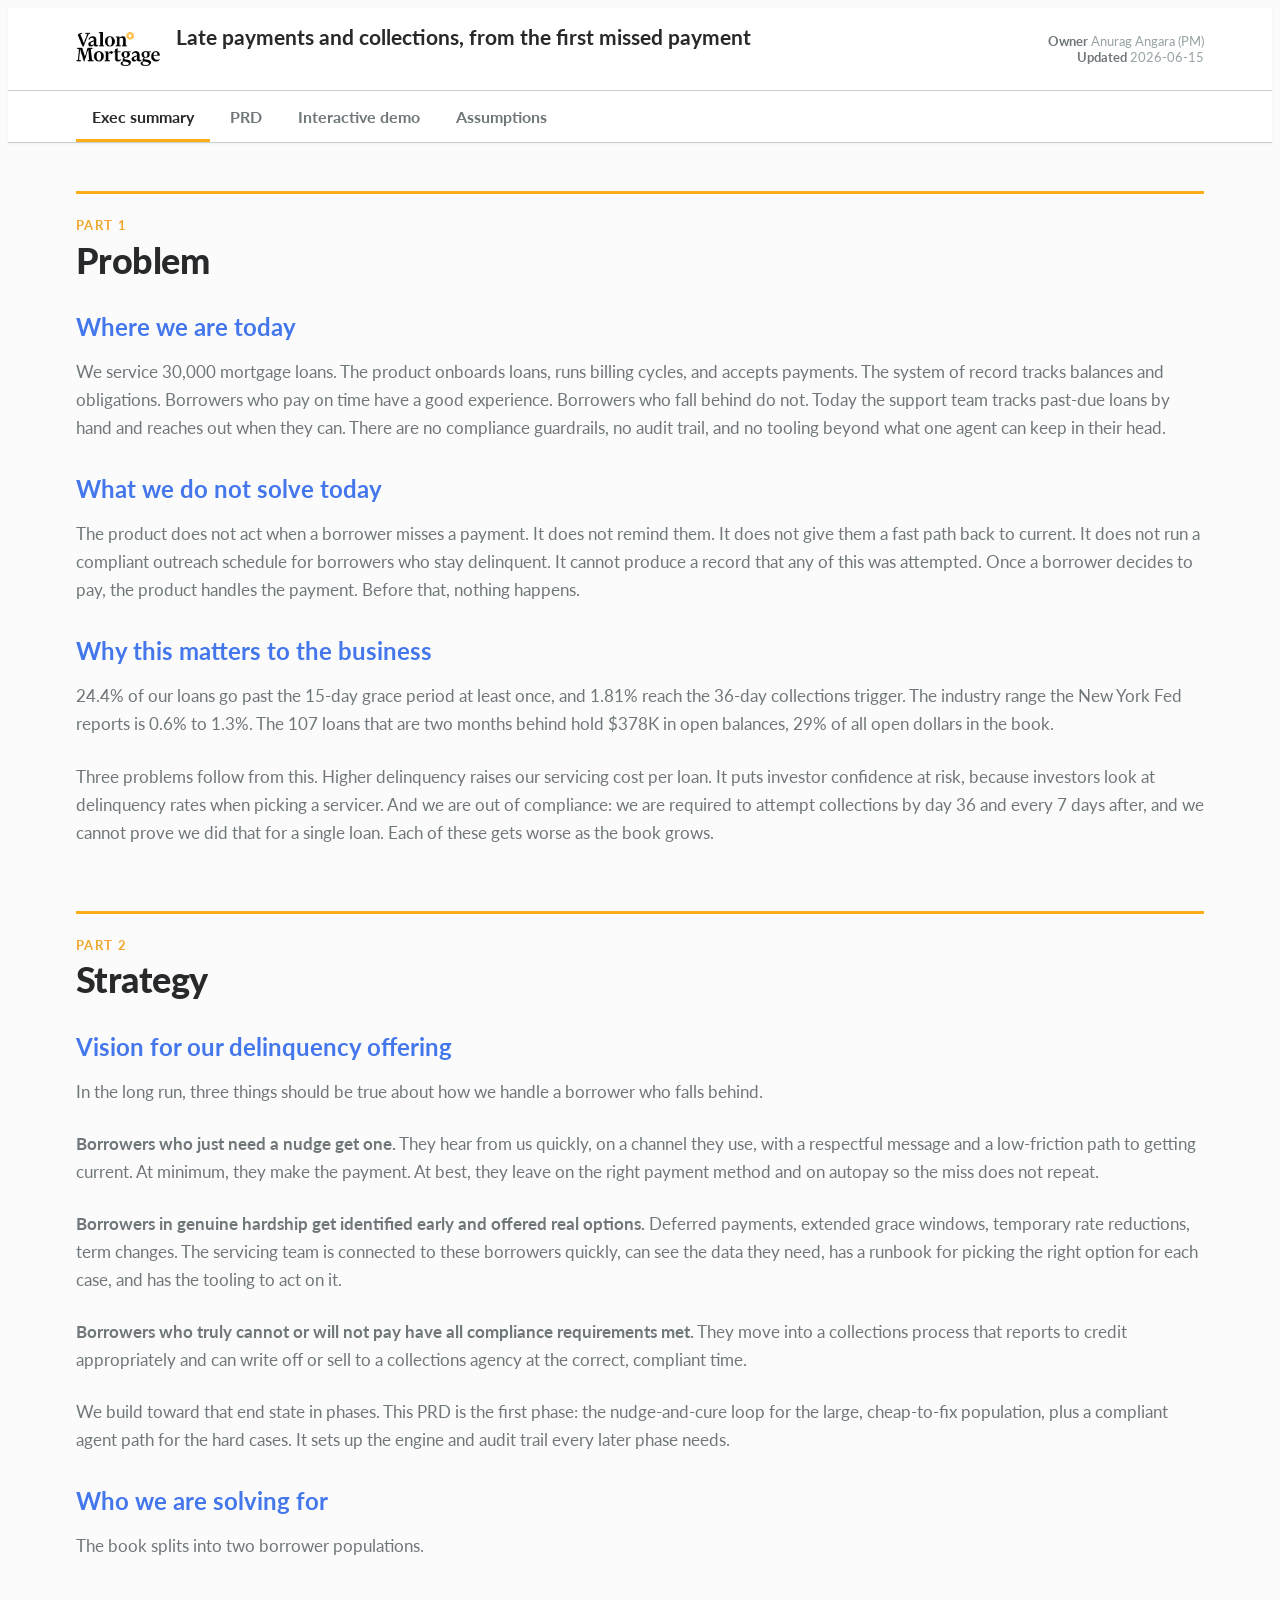
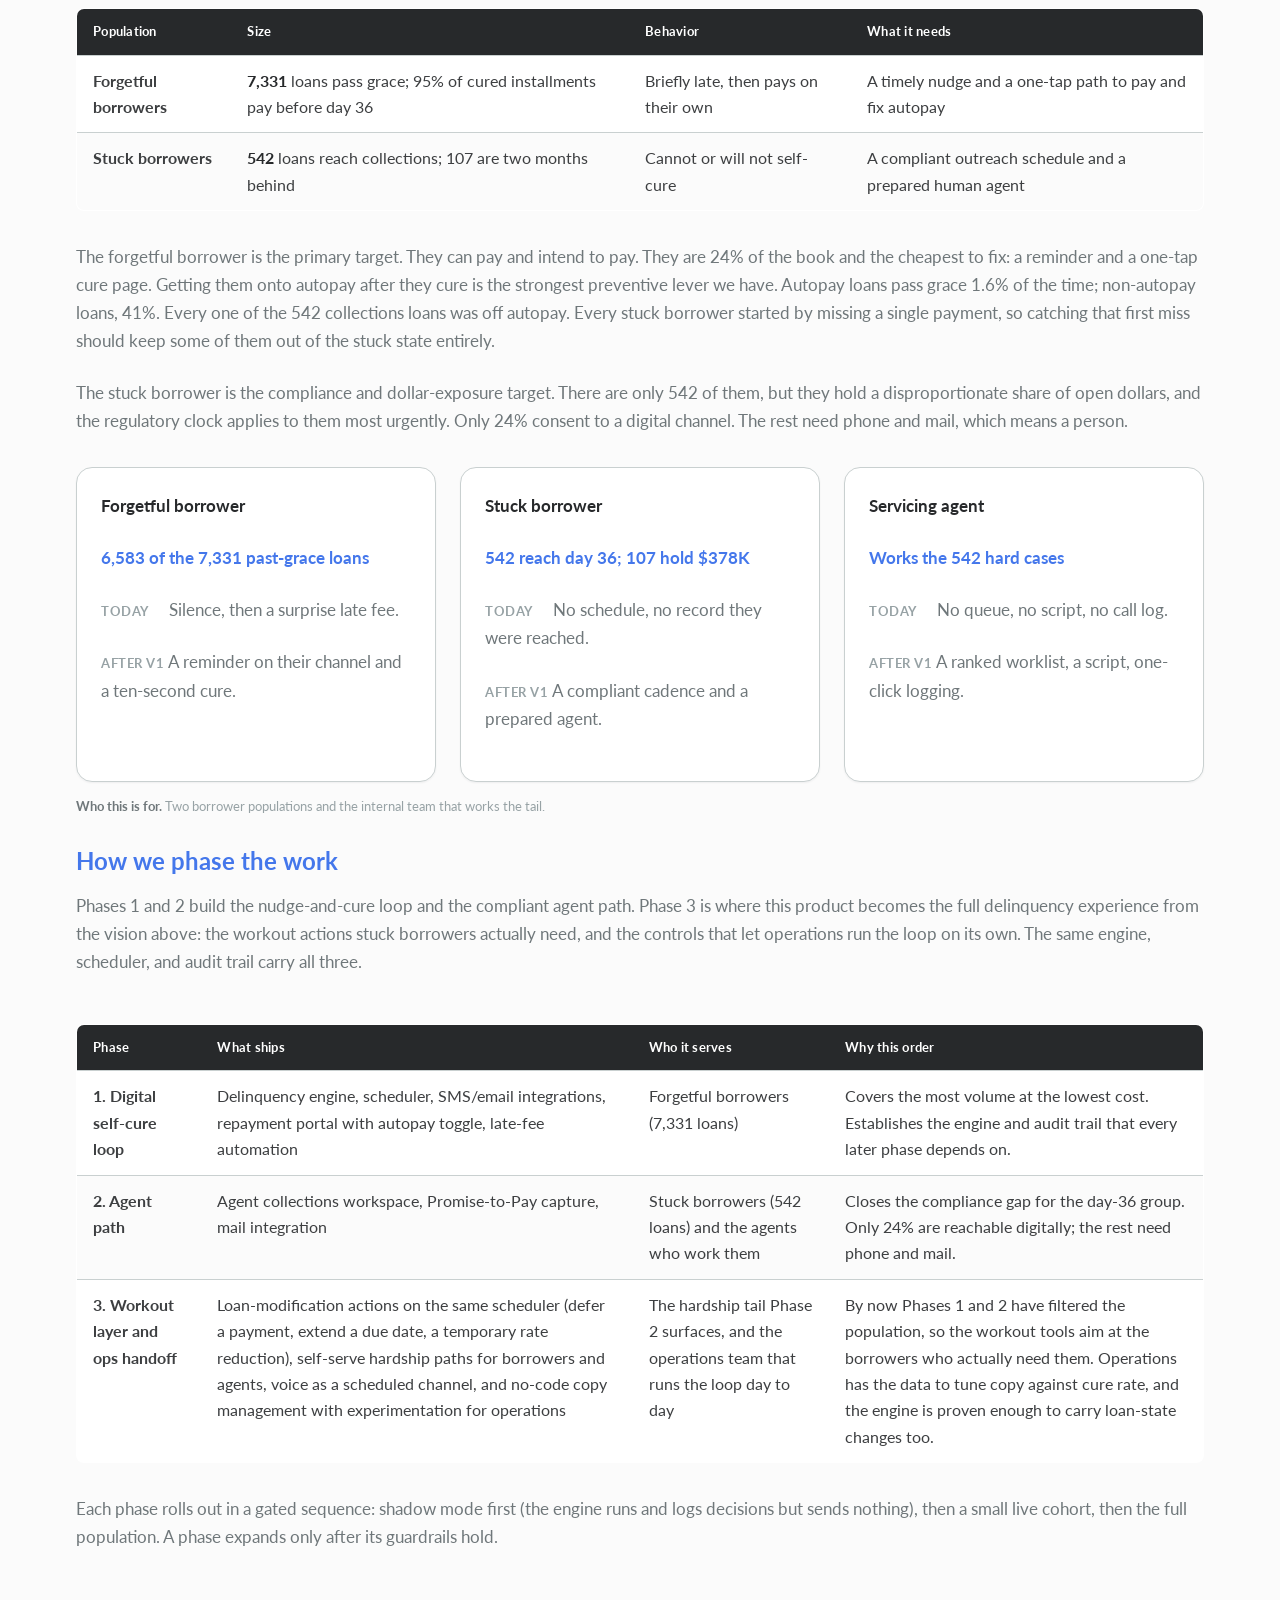
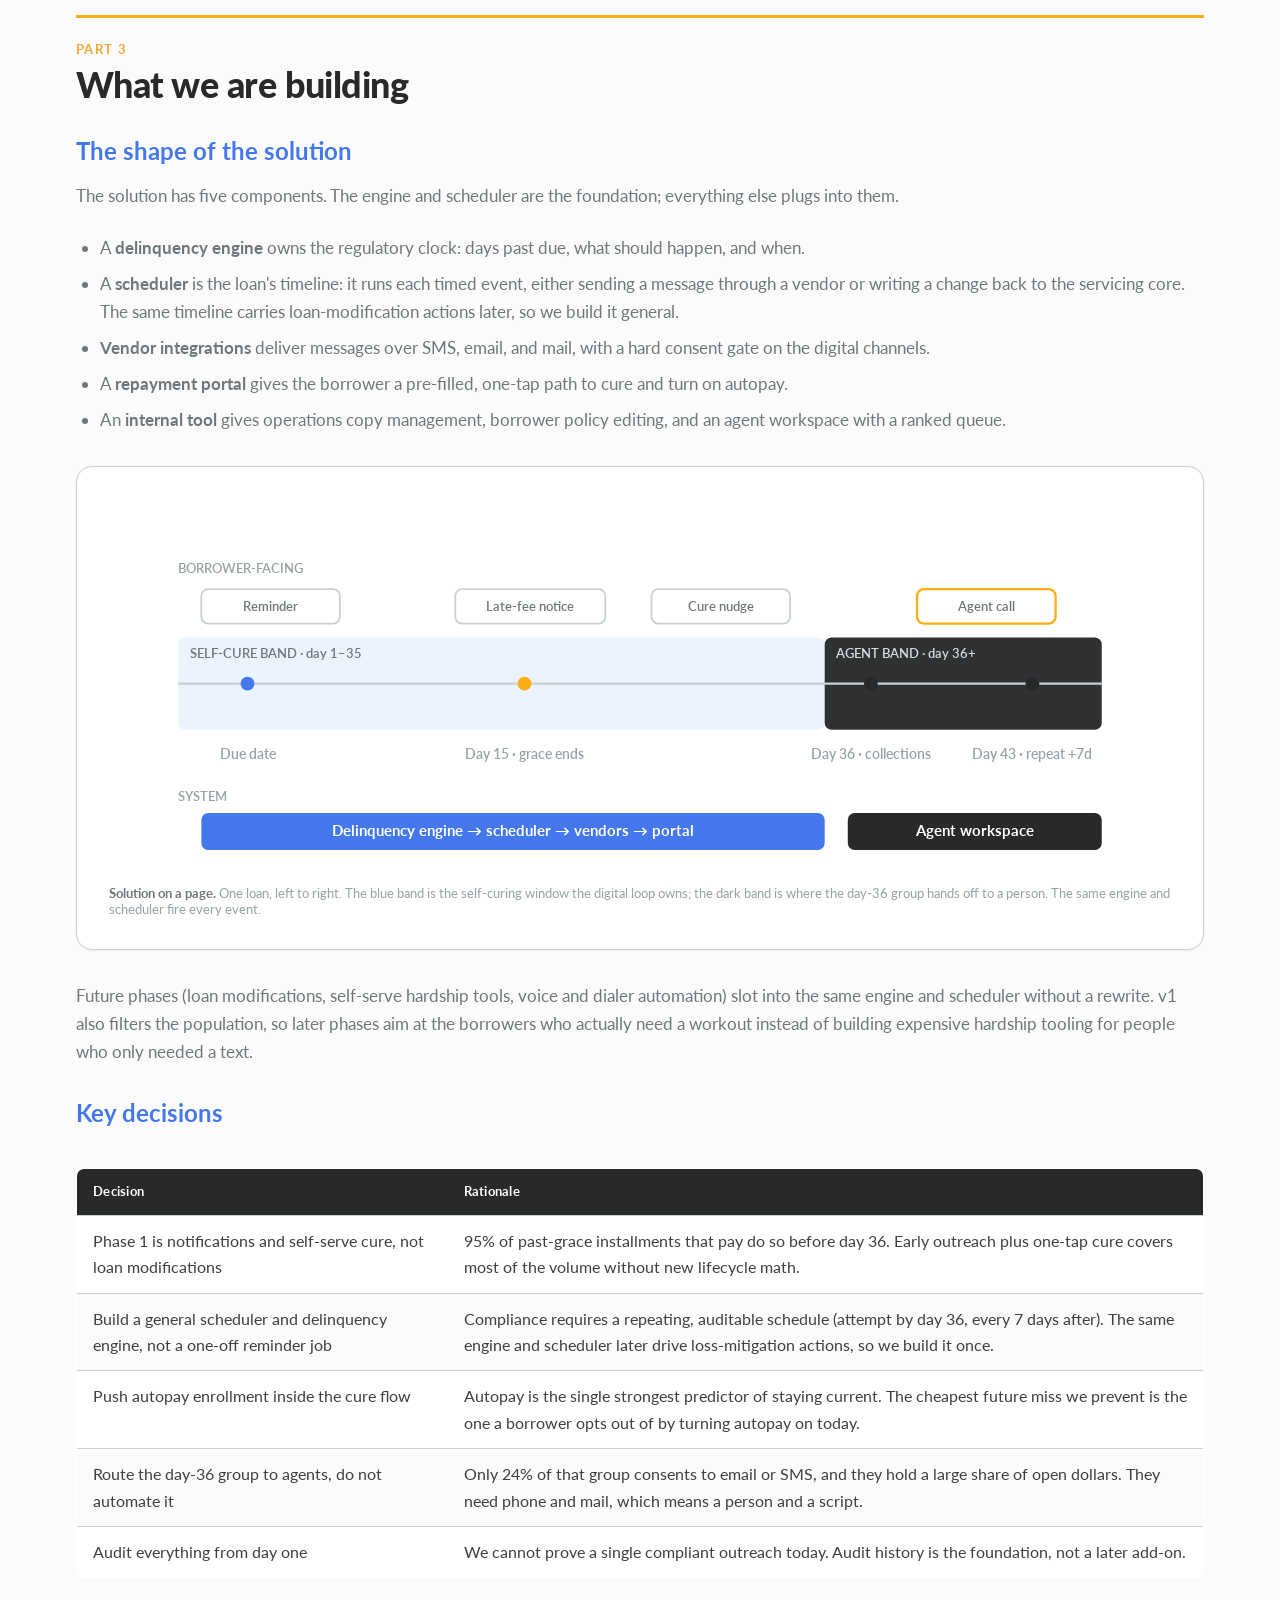
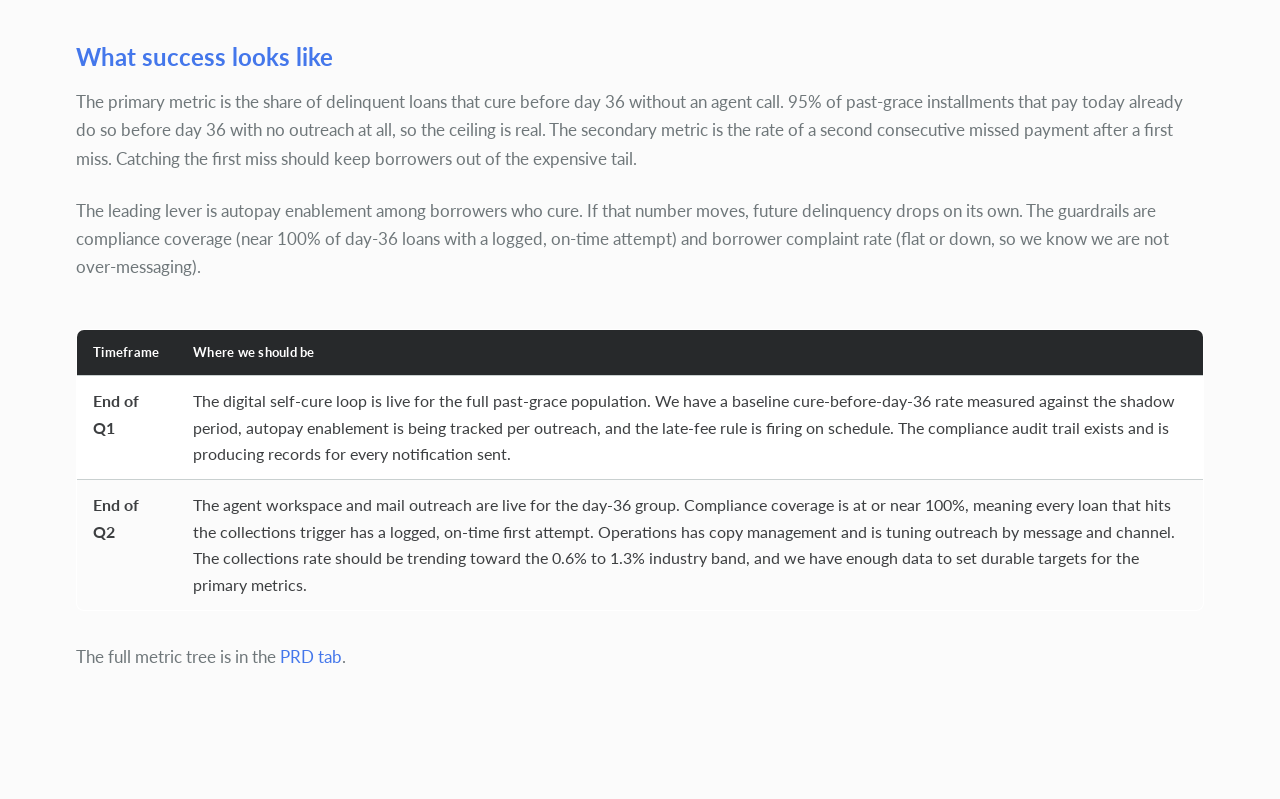
==== index.html @ 7417eda1 "Deploy PRD page" ====
<!DOCTYPE html>
<html lang="en">
<head>
  <meta charset="UTF-8">
  <meta name="viewport" content="width=device-width, initial-scale=1.0">
  <title>Valon PRD: Late payments and collections</title>
  <link rel="icon" href="brand/assets/logos/valon-brandmark.svg">
  <link rel="stylesheet" href="brand/styles.css">
  <style>
    /* ====================================================================
       Portal chrome. Colors and sizes pull from brand tokens in
       brand/styles.css; nothing here invents a new hex or font.
       ==================================================================== */

    html { scroll-behavior: smooth; }
    body.valon { background: var(--valon-off-white); }

    /* --- Sticky header ------------------------------------------------- */
    .portal-header {
      position: sticky;
      top: 0;
      z-index: 50;
      background: var(--valon-white);
      border-bottom: 1px solid var(--color-border);
      box-shadow: var(--shadow-sm);
    }
    .portal-header__bar {
      display: flex;
      align-items: center;
      gap: var(--space-4);
      padding: var(--space-4) var(--space-6);
      max-width: var(--container-max);
      margin-inline: auto;
      flex-wrap: wrap;
    }
    .portal-header__logo { height: 34px; width: auto; border-radius: 0; }
    .portal-header__title {
      font-family: var(--font-display);
      font-weight: var(--weight-bold);
      color: var(--color-heading);
      font-size: var(--text-md);
      line-height: var(--leading-snug);
      margin: 0;
    }
    .portal-header__meta {
      margin-left: auto;
      font-size: var(--text-xs);
      color: var(--valon-gray-mid);
      text-align: right;
      line-height: var(--leading-snug);
    }
    .portal-header__meta strong { color: var(--valon-gray); font-weight: var(--weight-bold); }

    /* --- Tab nav ------------------------------------------------------- */
    .tabnav {
      border-top: 1px solid var(--color-border);
      background: var(--valon-white);
    }
    .tabnav__inner {
      display: flex;
      gap: var(--space-1);
      max-width: var(--container-max);
      margin-inline: auto;
      padding-inline: var(--space-6);
      overflow-x: auto;
    }
    .tab-btn {
      appearance: none;
      background: transparent;
      border: 0;
      border-bottom: 3px solid transparent;
      font-family: var(--font-body);
      font-size: var(--text-sm);
      font-weight: var(--weight-bold);
      color: var(--valon-gray);
      padding: var(--space-4) var(--space-4) calc(var(--space-4) - 3px);
      cursor: pointer;
      white-space: nowrap;
      transition: color var(--transition), border-color var(--transition);
    }
    .tab-btn:hover { color: var(--valon-ink); }
    .tab-btn.is-active {
      color: var(--valon-ink);
      border-bottom-color: var(--valon-amber);
    }
    .tab-btn__tag {
      display: inline-block;
      margin-left: var(--space-2);
      font-size: 0.6875rem;
      font-weight: var(--weight-bold);
      letter-spacing: 0.04em;
      text-transform: uppercase;
      color: var(--valon-blue);
      background: var(--valon-blue-tint);
      border-radius: var(--radius-pill);
      padding: 2px 8px;
      vertical-align: middle;
    }

    /* --- Tab panels ---------------------------------------------------- */
    .tab-panel { display: none; }
    .tab-panel.is-active { display: block; animation: fade 200ms ease both; }
    /* Opacity-only: an animated transform (even the identity matrix left by
       animation-fill-mode:both) makes this panel a containing block for any
       position:fixed descendant, pinning the add-loan modal to the panel top
       instead of the viewport. Fade with opacity alone to avoid that. */
    @keyframes fade { from { opacity: 0; } to { opacity: 1; } }

    .doc {
      max-width: var(--container-max);
      margin-inline: auto;
      padding: var(--space-12) var(--space-6) var(--space-24);
    }

    /* ----------------------------------------------------------------------
       Document heading scale. The brand tokens step too finely between
       --text-lg/xl/2xl (and invert on mobile), so the doc sets its own
       explicit sizes in rem to keep a clear h2 > h3 > h4 ladder at every
       width. h2 carries a numbered amber rule so the top-level sections
       read as the document's primary structure; h3 and h4 are plainer.
       ---------------------------------------------------------------------- */
    .doc h2 {
      font-size: 2.25rem;
      line-height: var(--leading-tight);
      letter-spacing: -0.015em;
      font-weight: var(--weight-black);
      color: var(--color-heading);
      margin-top: var(--space-16);
      padding-top: var(--space-6);
      border-top: 3px solid var(--valon-amber);
      scroll-margin-top: 150px;
    }
    .doc h2:first-of-type { margin-top: 0; }
    .doc h3 {
      font-size: 1.5rem;
      line-height: var(--leading-snug);
      font-weight: var(--weight-bold);
      color: var(--valon-blue);
      margin-top: var(--space-8);
      scroll-margin-top: 150px;
    }
    .doc h4 {
      font-size: 1.1875rem;
      line-height: var(--leading-snug);
      font-weight: var(--weight-bold);
      color: var(--valon-ink-soft);
      margin-top: var(--space-6);
      margin-bottom: var(--space-2);
    }
    .doc p, .doc li { font-size: var(--text-base); line-height: var(--leading-relaxed); }
    .doc ul { padding-left: var(--space-6); margin: 0 0 var(--space-6); }
    .doc li { margin-bottom: var(--space-2); }
    .doc .lead {
      font-size: var(--text-md);
      color: var(--valon-ink-soft);
      line-height: var(--leading-normal);
    }
    /* Eyebrow kicker that sits above an h2 to number the section. */
    .doc .kicker {
      display: block;
      font-size: var(--text-xs);
      font-weight: var(--weight-bold);
      letter-spacing: 0.1em;
      text-transform: uppercase;
      color: var(--valon-amber-deep);
      margin-bottom: var(--space-2);
    }

    @media (max-width: 768px) {
      .doc h2 { font-size: 1.75rem; }
      .doc h3 { font-size: 1.3125rem; }
      .doc h4 { font-size: 1rem; }
    }

    /* Section divider rule between major blocks */
    .doc hr { margin: var(--space-16) 0; }

    /* --- Tables -------------------------------------------------------- */
    .doc table {
      width: 100%;
      border-collapse: collapse;
      margin: var(--space-6) 0 var(--space-8);
      font-size: var(--text-sm);
      background: var(--valon-white);
      border: 1px solid var(--color-border);
      border-radius: var(--radius);
      overflow: hidden;
    }
    .doc thead th {
      background: var(--valon-ink);
      color: var(--valon-white);
      text-align: left;
      font-weight: var(--weight-bold);
      padding: var(--space-3) var(--space-4);
      font-size: var(--text-xs);
      letter-spacing: 0.02em;
    }
    .doc tbody td {
      padding: var(--space-3) var(--space-4);
      border-top: 1px solid var(--color-border);
      vertical-align: top;
      color: var(--valon-ink-soft);
    }
    .doc tbody tr:nth-child(even) { background: var(--valon-off-white); }
    .doc tbody tr:hover { background: var(--valon-blue-tint); }
    .doc td .num { font-variant-numeric: tabular-nums; font-weight: var(--weight-bold); color: var(--valon-ink); }
    .table-wrap { overflow-x: auto; }

    /* Callout for the "shape of the solution" / brief lists */
    .callout {
      background: var(--valon-blue-tint);
      border-left: 4px solid var(--valon-blue);
      border-radius: var(--radius);
      padding: var(--space-4) var(--space-6);
      margin: var(--space-6) 0;
    }
    .callout p:last-child { margin-bottom: 0; }

    /* --- Figure / diagram frame --------------------------------------- */
    .figure {
      margin: var(--space-8) 0;
      background: var(--valon-white);
      border: 1px solid var(--color-border);
      border-radius: var(--radius-lg);
      padding: var(--space-8);
      box-shadow: var(--shadow-sm);
    }
    .figure__cap {
      margin-top: var(--space-4);
      font-size: var(--text-xs);
      color: var(--valon-gray-mid);
      line-height: var(--leading-snug);
    }
    .figure__cap b { color: var(--valon-gray); }
    .figure svg { display: block; width: 100%; height: auto; }

    /* --- In-page TOC --------------------------------------------------- */
    .toc {
      background: var(--valon-surface);
      border-radius: var(--radius-lg);
      padding: var(--space-6) var(--space-8);
      margin-bottom: var(--space-12);
    }
    .toc h4 {
      margin: 0 0 var(--space-4);
      font-size: var(--text-xs);
      text-transform: uppercase;
      letter-spacing: 0.08em;
      color: var(--valon-gray-mid);
    }
    .toc ul {
      list-style: none;
      padding: 0;
      margin: 0;
      columns: 2;
      column-gap: var(--space-8);
    }
    .toc li { margin-bottom: var(--space-2); break-inside: avoid; }
    .toc a { font-size: var(--text-sm); font-weight: var(--weight-medium); }

    /* --- Diagram primitives (shared by inline SVG labels) -------------- */
    .d-band-self { fill: var(--valon-blue-tint); }
    .d-band-agent { fill: #2f3133; }
    .d-line { stroke: var(--valon-gray-light); stroke-width: 2; }
    .d-axis { fill: var(--valon-gray-mid); font: 600 12px var(--font-body); }
    .d-node-fill { fill: var(--valon-white); stroke: var(--valon-gray-light); stroke-width: 1.5; }
    .d-node-ink { fill: var(--valon-ink); }
    .d-node-blue { fill: var(--valon-blue); }
    .d-node-amber { fill: var(--valon-amber); }
    .d-label { font: 700 13px var(--font-body); fill: var(--valon-ink); }
    .d-label-sm { font: 600 11px var(--font-body); fill: var(--valon-gray); }
    .d-label-white { font: 700 13px var(--font-body); fill: var(--valon-white); }
    .d-label-white-sm { font: 600 11px var(--font-body); fill: #d7dbdc; }
    .d-arrow { stroke: var(--valon-gray); stroke-width: 1.6; fill: none; }
    .d-arrow-dash { stroke: var(--valon-gray-mid); stroke-width: 1.6; fill: none; stroke-dasharray: 5 4; }

    /* --- Persona strip ------------------------------------------------- */
    .persona-grid {
      display: grid;
      grid-template-columns: repeat(auto-fit, minmax(220px, 1fr));
      gap: var(--space-6);
    }
    .persona {
      background: var(--valon-white);
      border: 1px solid var(--color-border);
      border-radius: var(--radius-lg);
      padding: var(--space-6);
      box-shadow: var(--shadow-sm);
    }
    .persona__role { font-family: var(--font-display); font-weight: var(--weight-bold); color: var(--valon-ink); font-size: var(--text-md); margin: 0 0 var(--space-1); }
    .persona__size { font-size: var(--text-xs); color: var(--valon-blue); font-weight: var(--weight-bold); margin-bottom: var(--space-4); }
    .persona__row { font-size: var(--text-sm); margin-bottom: var(--space-2); line-height: var(--leading-snug); }
    .persona__row .k { display: inline-block; min-width: 64px; font-weight: var(--weight-bold); color: var(--valon-gray-mid); font-size: var(--text-xs); text-transform: uppercase; letter-spacing: 0.04em; }

    /* --- Bar chart (benchmark) ----------------------------------------- */
    .bars { display: flex; flex-direction: column; gap: var(--space-4); margin-top: var(--space-2); }
    .bar-row { display: grid; grid-template-columns: 160px 1fr; align-items: center; gap: var(--space-4); }
    .bar-row__label { font-size: var(--text-sm); font-weight: var(--weight-bold); color: var(--valon-ink); text-align: right; }
    .bar-track { position: relative; height: 38px; background: var(--valon-surface); border-radius: var(--radius); overflow: hidden; }
    .bar-fill { height: 100%; border-radius: var(--radius); display: flex; align-items: center; padding-left: var(--space-3); color: var(--valon-white); font-weight: var(--weight-bold); font-size: var(--text-sm); }
    .bar-fill--us { background: var(--valon-red); }
    .bar-band { position: absolute; top: 0; bottom: 0; background: rgba(68,119,235,0.18); border-left: 2px dashed var(--valon-blue); border-right: 2px dashed var(--valon-blue); }
    .bar-band__lab { position: absolute; top: 50%; transform: translateY(-50%); font-size: var(--text-xs); font-weight: var(--weight-bold); color: var(--valon-blue-deep); }
    .bar-scale { grid-column: 2; display: flex; justify-content: space-between; font-size: 0.6875rem; color: var(--valon-gray-mid); margin-top: var(--space-1); }

    /* --- Phone wireframe ----------------------------------------------- */
    .phone {
      width: 300px;
      margin-inline: auto;
      border: 10px solid var(--valon-ink);
      border-radius: 32px;
      background: var(--valon-off-white);
      padding: var(--space-4);
      box-shadow: var(--shadow);
    }
    .phone__bar { height: 6px; width: 60px; background: var(--valon-gray-light); border-radius: var(--radius-pill); margin: 0 auto var(--space-4); }
    .phone__msg { font-size: var(--text-xs); color: var(--valon-gray-mid); text-transform: uppercase; letter-spacing: 0.06em; font-weight: var(--weight-bold); margin-bottom: var(--space-2); }
    .phone__amt { font-family: var(--font-display); font-size: var(--text-3xl); font-weight: var(--weight-black); color: var(--valon-ink); line-height: 1; }
    .phone__due { font-size: var(--text-sm); color: var(--valon-red); font-weight: var(--weight-bold); margin: var(--space-2) 0 var(--space-6); }
    .phone__pay {
      display: block; width: 100%; text-align: center;
      background: var(--valon-blue); color: var(--valon-white);
      font-weight: var(--weight-bold); font-size: var(--text-base);
      padding: var(--space-4); border-radius: var(--radius-pill); border: 0;
      margin-bottom: var(--space-4);
    }
    .phone__toggle {
      display: flex; align-items: center; gap: var(--space-3);
      background: var(--valon-white); border: 2px solid var(--valon-amber);
      border-radius: var(--radius); padding: var(--space-3) var(--space-4);
    }
    .phone__switch { width: 40px; height: 24px; border-radius: var(--radius-pill); background: var(--valon-amber); position: relative; flex: none; }
    .phone__switch::after { content: ""; position: absolute; top: 3px; right: 3px; width: 18px; height: 18px; border-radius: 50%; background: var(--valon-white); }
    .phone__toggle-txt { font-size: var(--text-xs); line-height: var(--leading-snug); }
    .phone__toggle-txt b { color: var(--valon-ink); display: block; font-size: var(--text-sm); }

    @media (max-width: 768px) {
      .toc ul { columns: 1; }
      .bar-row { grid-template-columns: 1fr; }
      .bar-row__label { text-align: left; }
      .portal-header__meta { display: none; }
    }

    /* ====================================================================
       Interactive delinquency workflow. A stage rail across the top; each
       stage opens a panel of expandable requirements. Colors and sizes are
       brand tokens only.
       ==================================================================== */
    .flow { margin: var(--space-8) 0; }

    /* --- Stage rail ---------------------------------------------------- */
    .flow__rail {
      display: flex;
      gap: var(--space-2);
      overflow-x: auto;
      padding-bottom: var(--space-2);
      margin-bottom: var(--space-6);
      scrollbar-width: thin;
    }
    .flow-step {
      appearance: none;
      flex: 1 0 auto;
      min-width: 150px;
      text-align: left;
      background: var(--valon-white);
      border: 1px solid var(--color-border);
      border-top: 3px solid var(--valon-gray-light);
      border-radius: var(--radius);
      padding: var(--space-3) var(--space-4);
      cursor: pointer;
      transition: border-color var(--transition), box-shadow var(--transition),
                  background-color var(--transition);
    }
    .flow-step:hover { box-shadow: var(--shadow-sm); border-top-color: var(--valon-gray-mid); }
    .flow-step:focus-visible { outline: 2px solid var(--valon-blue); outline-offset: 2px; }
    .flow-step__day {
      display: block;
      font-size: 0.6875rem;
      font-weight: var(--weight-bold);
      letter-spacing: 0.06em;
      text-transform: uppercase;
      color: var(--valon-gray-mid);
      margin-bottom: var(--space-1);
    }
    .flow-step__name {
      font-family: var(--font-display);
      font-weight: var(--weight-bold);
      color: var(--valon-ink);
      font-size: var(--text-sm);
      line-height: var(--leading-snug);
    }
    /* Active and tone variants recolor the top border and day label. */
    .flow-step.is-active { background: var(--valon-blue-tint); border-top-color: var(--valon-blue); box-shadow: var(--shadow-sm); }
    .flow-step.is-active .flow-step__day { color: var(--valon-blue-deep); }
    .flow-step[data-tone="warn"].is-active { background: rgba(241, 186, 80, 0.16); border-top-color: var(--valon-amber-deep); }
    .flow-step[data-tone="warn"].is-active .flow-step__day { color: var(--valon-amber-deep); }
    .flow-step[data-tone="risk"].is-active { background: rgba(179, 35, 22, 0.08); border-top-color: var(--valon-red); }
    .flow-step[data-tone="risk"].is-active .flow-step__day { color: var(--valon-red); }
    .flow-step[data-tone="good"].is-active { background: rgba(23, 115, 38, 0.08); border-top-color: var(--valon-green); }
    .flow-step[data-tone="good"].is-active .flow-step__day { color: var(--valon-green-deep); }

    /* --- Stage panel --------------------------------------------------- */
    .flow-panel { display: none; }
    .flow-panel.is-active { display: block; animation: flow-fade var(--transition); }
    @keyframes flow-fade { from { opacity: 0; transform: translateY(4px); } to { opacity: 1; transform: none; } }

    .flow-panel__head {
      background: var(--valon-white);
      border: 1px solid var(--color-border);
      border-left: 4px solid var(--valon-blue);
      border-radius: var(--radius);
      padding: var(--space-4) var(--space-6);
      margin-bottom: var(--space-4);
    }
    .flow-panel[data-tone="warn"] .flow-panel__head { border-left-color: var(--valon-amber-deep); }
    .flow-panel[data-tone="risk"] .flow-panel__head { border-left-color: var(--valon-red); }
    .flow-panel[data-tone="good"] .flow-panel__head { border-left-color: var(--valon-green); }
    .flow-panel__trigger { font-size: var(--text-xs); font-weight: var(--weight-bold); text-transform: uppercase; letter-spacing: 0.06em; color: var(--valon-gray-mid); margin: 0 0 var(--space-1); }
    .flow-panel__action { font-size: var(--text-base); color: var(--valon-ink-soft); margin: 0; }
    .flow-panel__action b { color: var(--valon-ink); }

    /* --- Expandable requirement groups (native details) ---------------- */
    .flow-req { border: 1px solid var(--color-border); border-radius: var(--radius); background: var(--valon-white); margin-bottom: var(--space-3); overflow: hidden; }
    .flow-req > summary {
      list-style: none;
      cursor: pointer;
      display: flex;
      align-items: center;
      gap: var(--space-3);
      padding: var(--space-3) var(--space-4);
      font-weight: var(--weight-bold);
      color: var(--valon-ink);
      font-size: var(--text-sm);
    }
    .flow-req > summary::-webkit-details-marker { display: none; }
    .flow-req > summary:hover { background: var(--valon-off-white); }
    .flow-req > summary:focus-visible { outline: 2px solid var(--valon-blue); outline-offset: -2px; }
    .flow-req__chev { flex: none; width: 16px; height: 16px; transition: transform var(--transition); color: var(--valon-gray-mid); }
    .flow-req[open] .flow-req__chev { transform: rotate(90deg); }
    .flow-req__owner {
      margin-left: auto;
      font-size: 0.6875rem;
      font-weight: var(--weight-bold);
      text-transform: uppercase;
      letter-spacing: 0.04em;
      color: var(--valon-gray);
      background: var(--valon-surface);
      border-radius: var(--radius-pill);
      padding: 3px 10px;
      white-space: nowrap;
    }
    .flow-req__body { padding: 0 var(--space-4) var(--space-4) calc(var(--space-4) + 16px + var(--space-3)); }
    .flow-req__body ul { margin: 0; padding-left: var(--space-6); }
    .flow-req__body li { font-size: var(--text-sm); color: var(--valon-gray); margin-bottom: var(--space-2); line-height: var(--leading-snug); }
    .flow-req__body li:last-child { margin-bottom: 0; }
    .flow-req__body li b { color: var(--valon-ink); font-weight: var(--weight-bold); }
    .flow-req__body code { font-size: 0.85em; }

    /* Compliance and exit rows sit below the requirement list. */
    .flow-foot { display: grid; grid-template-columns: 1fr 1fr; gap: var(--space-3); margin-top: var(--space-4); }
    .flow-foot__cell { background: var(--valon-surface); border-radius: var(--radius); padding: var(--space-3) var(--space-4); }
    .flow-foot__cell h5 { margin: 0 0 var(--space-2); font-size: 0.6875rem; text-transform: uppercase; letter-spacing: 0.06em; color: var(--valon-gray-mid); font-weight: var(--weight-bold); }
    .flow-foot__cell p { margin: 0; font-size: var(--text-sm); color: var(--valon-ink-soft); line-height: var(--leading-snug); }
    .flow-foot__cell--gate { background: var(--valon-blue-tint); }
    .flow-foot__cell--gate h5 { color: var(--valon-blue-deep); }

    .flow__hint { font-size: var(--text-xs); color: var(--valon-gray-mid); margin-top: var(--space-4); }

    @media (max-width: 768px) {
      .flow-foot { grid-template-columns: 1fr; }
      .flow-req__body { padding-left: var(--space-4); }
    }

    /* ====================================================================
       INTERACTIVE DEMO. A localStorage-backed model of the whole loop:
       a simulated clock the delinquency engine fires events on, a live
       repayment portal, the agent workspace, and one audit ledger that
       every action writes to. Everything namespaced .demo* so it does not
       collide with .flow. Brand tokens only; no new hex or font.
       ==================================================================== */
    .demo { max-width: var(--container-max); margin-inline: auto; padding: var(--space-8) var(--space-6) var(--space-24); }

    /* --- Top control bar: view switch + reset ------------------------- */
    .demo-bar {
      position: sticky; top: 118px; z-index: 20;
      display: flex; align-items: center; gap: var(--space-4); flex-wrap: wrap;
      background: var(--valon-white); border: 1px solid var(--color-border);
      border-radius: var(--radius-lg); box-shadow: var(--shadow-sm);
      padding: var(--space-3) var(--space-4); margin-bottom: var(--space-8);
    }
    .demo-seg { display: inline-flex; background: var(--valon-surface); border-radius: var(--radius-pill); padding: 4px; gap: 2px; }
    .demo-seg__btn {
      appearance: none; border: 0; background: transparent; cursor: pointer;
      font-family: var(--font-body); font-size: var(--text-sm); font-weight: var(--weight-bold);
      color: var(--valon-gray); padding: var(--space-2) var(--space-4); border-radius: var(--radius-pill);
      white-space: nowrap; transition: background var(--transition), color var(--transition);
    }
    .demo-seg__btn:hover { color: var(--valon-ink); }
    .demo-seg__btn.is-active { background: var(--valon-white); color: var(--valon-ink); box-shadow: var(--shadow-sm); }
    .demo-bar__store { font-size: var(--text-xs); color: var(--valon-gray-mid); display: flex; align-items: center; gap: var(--space-2); }
    .demo-bar__dot { width: 8px; height: 8px; border-radius: 50%; background: var(--valon-green); flex: none; }
    .demo-btn {
      appearance: none; cursor: pointer; font-family: var(--font-body); font-weight: var(--weight-bold);
      font-size: var(--text-sm); border-radius: var(--radius-pill); padding: var(--space-2) var(--space-4);
      border: 1px solid var(--color-border); background: var(--valon-white); color: var(--valon-ink);
      transition: background var(--transition), border-color var(--transition), color var(--transition);
    }
    .demo-btn:hover { background: var(--valon-surface); }
    .demo-btn:focus-visible { outline: 2px solid var(--valon-blue); outline-offset: 2px; }
    .demo-btn--primary { background: var(--valon-blue); border-color: var(--valon-blue); color: var(--valon-white); }
    .demo-btn--primary:hover { background: var(--valon-blue-strong); }
    .demo-btn--ghostdanger { color: var(--valon-red); border-color: rgba(179,35,22,0.3); }
    .demo-btn--ghostdanger:hover { background: rgba(179,35,22,0.06); }
    .demo-btn--amber { background: var(--valon-amber); border-color: var(--valon-amber); color: var(--valon-ink); }
    .demo-btn--amber:hover { background: var(--valon-amber-deep); }
    .demo-btn:disabled { opacity: 0.45; cursor: not-allowed; }
    .demo-btn--sm { font-size: var(--text-xs); padding: 6px var(--space-3); }

    .demo-view { display: none; }
    .demo-view.is-active { display: block; animation: flow-fade var(--transition); }

    /* --- Generic card + grid ------------------------------------------ */
    .demo-grid { display: grid; gap: var(--space-6); }
    @media (min-width: 900px) { .demo-grid--lr { grid-template-columns: 1.55fr 1fr; align-items: start; } }
    .demo-card { background: var(--valon-white); border: 1px solid var(--color-border); border-radius: var(--radius-lg); box-shadow: var(--shadow-sm); overflow: hidden; }
    .demo-card__head { padding: var(--space-4) var(--space-6); border-bottom: 1px solid var(--color-border); display: flex; align-items: center; gap: var(--space-3); flex-wrap: wrap; }
    .demo-card__title { font-family: var(--font-display); font-weight: var(--weight-bold); color: var(--valon-ink); font-size: var(--text-md); margin: 0; }
    .demo-card__sub { font-size: var(--text-xs); color: var(--valon-gray-mid); margin: 2px 0 0; }
    .demo-card__body { padding: var(--space-6); }
    .demo-card__body--flush { padding: 0; }

    /* --- Borrower picker chips ---------------------------------------- */
    .demo-borrowers { display: flex; gap: var(--space-3); flex-wrap: wrap; margin-bottom: var(--space-6); }
    .demo-bchip {
      appearance: none; cursor: pointer; text-align: left; background: var(--valon-white);
      border: 1px solid var(--color-border); border-radius: var(--radius); padding: var(--space-3) var(--space-4);
      min-width: 210px; transition: border-color var(--transition), box-shadow var(--transition);
    }
    .demo-bchip:hover { border-color: var(--valon-gray-mid); box-shadow: var(--shadow-sm); }
    .demo-bchip.is-active { border-color: var(--valon-blue); box-shadow: 0 0 0 1px var(--valon-blue); }
    .demo-bchip__name { font-weight: var(--weight-bold); color: var(--valon-ink); font-size: var(--text-sm); }
    .demo-bchip__meta { font-size: var(--text-xs); color: var(--valon-gray); margin-top: 2px; }
    .demo-bchip__tag { display: inline-block; margin-top: var(--space-2); font-size: 0.6875rem; font-weight: var(--weight-bold); letter-spacing: 0.04em; text-transform: uppercase; padding: 2px 8px; border-radius: var(--radius-pill); }
    .demo-tag--forget { color: var(--valon-blue); background: var(--valon-blue-tint); }
    .demo-tag--stuck { color: var(--valon-red); background: rgba(179,35,22,0.1); }
    .demo-tag--auto { color: var(--valon-green-deep); background: rgba(23,115,38,0.1); }

    /* --- Clock / status strip ----------------------------------------- */
    .demo-clock { display: flex; align-items: center; gap: var(--space-6); flex-wrap: wrap; background: var(--valon-ink); border-radius: var(--radius-lg); padding: var(--space-4) var(--space-6); color: var(--valon-white); margin-bottom: var(--space-6); }
    .demo-clock__day { font-family: var(--font-display); font-weight: var(--weight-black); font-size: var(--text-2xl); line-height: 1; }
    .demo-clock__day small { display: block; font-size: 0.6875rem; font-weight: var(--weight-bold); letter-spacing: 0.08em; text-transform: uppercase; color: var(--valon-gray-mid); margin-bottom: 4px; }
    .demo-clock__stat { display: flex; flex-direction: column; gap: 2px; }
    .demo-clock__stat .k { font-size: 0.6875rem; font-weight: var(--weight-bold); letter-spacing: 0.06em; text-transform: uppercase; color: var(--valon-gray-mid); }
    .demo-clock__stat .v { font-size: var(--text-base); font-weight: var(--weight-bold); }
    .demo-clock__stat .v.ok { color: #9be3a6; }
    .demo-clock__stat .v.warn { color: var(--valon-yellow); }
    .demo-clock__stat .v.risk { color: #f4a59c; }
    .demo-clock__ctrl { margin-left: auto; display: flex; gap: var(--space-2); flex-wrap: wrap; }
    .demo-clock__ctrl .demo-btn { border-color: rgba(255,255,255,0.18); background: rgba(255,255,255,0.06); color: var(--valon-white); }
    .demo-clock__ctrl .demo-btn:hover { background: rgba(255,255,255,0.14); }
    .demo-clock__ctrl .demo-btn--amber { background: var(--valon-amber); border-color: var(--valon-amber); color: var(--valon-ink); }
    .demo-clock__ctrl .demo-btn--amber:hover { background: var(--valon-amber-deep); }
    .demo-clock__ctrl .demo-btn:disabled { opacity: 0.4; }

    /* --- Timeline ----------------------------------------------------- */
    .demo-tl { position: relative; padding: var(--space-2) 0; }
    .demo-tl::before { content: ""; position: absolute; left: 7px; top: 10px; bottom: 10px; width: 2px; background: var(--valon-gray-light); }
    .demo-tl__item { position: relative; padding: 0 0 var(--space-6) var(--space-8); }
    .demo-tl__item:last-child { padding-bottom: 0; }
    .demo-tl__dot { position: absolute; left: 0; top: 2px; width: 16px; height: 16px; border-radius: 50%; background: var(--valon-white); border: 3px solid var(--valon-gray-mid); box-sizing: border-box; }
    .demo-tl__item[data-kind="reminder"] .demo-tl__dot { border-color: var(--valon-blue); }
    .demo-tl__item[data-kind="latefee"] .demo-tl__dot { border-color: var(--valon-amber-deep); }
    .demo-tl__item[data-kind="nudge"] .demo-tl__dot { border-color: var(--valon-blue); }
    .demo-tl__item[data-kind="agent"] .demo-tl__dot { border-color: var(--valon-ink); background: var(--valon-ink); }
    .demo-tl__item[data-kind="cure"] .demo-tl__dot, .demo-tl__item[data-kind="autopay"] .demo-tl__dot { border-color: var(--valon-green); background: var(--valon-green); }
    .demo-tl__item[data-kind="ptp"] .demo-tl__dot { border-color: var(--valon-green); }
    .demo-tl__when { font-size: 0.6875rem; font-weight: var(--weight-bold); letter-spacing: 0.04em; text-transform: uppercase; color: var(--valon-gray-mid); }
    .demo-tl__title { font-weight: var(--weight-bold); color: var(--valon-ink); font-size: var(--text-sm); margin: 2px 0; }
    .demo-tl__title .demo-pill { margin-left: var(--space-2); }
    .demo-tl__body { font-size: var(--text-sm); color: var(--valon-gray); line-height: var(--leading-snug); }
    .demo-tl__msg { margin-top: var(--space-2); background: var(--valon-surface); border-radius: var(--radius); padding: var(--space-3) var(--space-4); font-size: var(--text-sm); color: var(--valon-ink-soft); line-height: var(--leading-snug); }
    .demo-tl__msg .chan { display: block; font-size: 0.625rem; font-weight: var(--weight-bold); letter-spacing: 0.06em; text-transform: uppercase; color: var(--valon-blue); margin-bottom: 4px; }
    .demo-tl__msg.is-mail .chan { color: var(--valon-gray-mid); }
    .demo-tl__future { opacity: 0.5; }
    .demo-tl__future .demo-tl__dot { border-style: dashed; background: var(--valon-white); }
    .demo-tl__empty { font-size: var(--text-sm); color: var(--valon-gray-mid); font-style: italic; }
    .demo-tl__item.is-current { padding-left: var(--space-8); }
    .demo-tl__item.is-current::after { content: ""; position: absolute; left: -10px; top: -6px; right: -10px; bottom: var(--space-3); background: var(--valon-amber-tint, rgba(255,173,21,0.1)); border-left: 3px solid var(--valon-amber); border-radius: var(--radius); z-index: 0; }
    .demo-tl__item.is-current > * { position: relative; z-index: 1; }
    .demo-tl__item.is-current .demo-tl__dot { box-shadow: 0 0 0 4px rgba(255,173,21,0.22); }
    .demo-tl__actions { display: flex; align-items: center; flex-wrap: wrap; gap: var(--space-2); margin-top: var(--space-3); }
    .demo-tl__actlabel { font-size: 0.6875rem; font-weight: var(--weight-bold); letter-spacing: 0.04em; text-transform: uppercase; color: var(--valon-gray-mid); margin-right: 2px; }
    /* --- Loan terms config -------------------------------------------- */
    .demo-card--terms { margin-bottom: var(--space-4); }
    .demo-terms { display: grid; grid-template-columns: repeat(auto-fit, minmax(150px, 1fr)); gap: var(--space-4) var(--space-6); }
    .demo-term { min-width: 0; }
    .demo-terms__k { font-size: 0.6875rem; font-weight: var(--weight-bold); letter-spacing: 0.04em; text-transform: uppercase; color: var(--valon-gray-mid); margin-bottom: 2px; }
    .demo-terms__v { font-size: var(--text-sm); font-weight: var(--weight-medium); color: var(--valon-ink); }
    .demo-terms__v.is-on { color: var(--valon-green-deep); }
    .demo-terms__v.is-off { color: var(--valon-gray-mid); }
    .demo-terms__autopay { display: flex; align-items: center; justify-content: space-between; gap: var(--space-4); margin-top: var(--space-4); padding-top: var(--space-4); border-top: 1px solid var(--valon-gray-light); }
    .demo-terms__note { font-size: var(--text-sm); color: var(--valon-gray-mid); line-height: var(--leading-snug); margin: var(--space-3) 0 0; }
    .demo-chanchip { display: inline-block; font-size: 0.6875rem; font-weight: var(--weight-bold); padding: 2px 8px; border-radius: var(--radius-pill); margin: 0 4px 4px 0; }
    .demo-chanchip.is-on { color: var(--valon-blue); background: var(--valon-blue-tint); }
    .demo-chanchip.is-off { color: var(--valon-gray-mid); background: var(--valon-surface); text-decoration: line-through; }

    .demo-pill { display: inline-block; font-size: 0.625rem; font-weight: var(--weight-bold); letter-spacing: 0.04em; text-transform: uppercase; padding: 2px 8px; border-radius: var(--radius-pill); vertical-align: middle; }
    .demo-pill--sent { color: var(--valon-blue); background: var(--valon-blue-tint); }
    .demo-pill--fee { color: var(--valon-amber-deep); background: rgba(255,173,21,0.16); }
    .demo-pill--good { color: var(--valon-green-deep); background: rgba(23,115,38,0.1); }
    .demo-pill--risk { color: var(--valon-red); background: rgba(179,35,22,0.1); }
    .demo-pill--ink { color: var(--valon-white); background: var(--valon-ink); }
    .demo-pill--skip { color: var(--valon-gray); background: var(--valon-surface); }

    /* --- Live repayment portal (extends .phone) ----------------------- */
    .demo-portal { position: sticky; top: 188px; }
    .demo-portal .phone { box-shadow: var(--shadow); }
    .phone__pay { cursor: pointer; transition: background var(--transition); }
    .phone__pay:hover { background: var(--valon-blue-strong); }
    .phone__pay:disabled { background: var(--valon-gray-light); cursor: not-allowed; }
    .phone__toggle { cursor: pointer; user-select: none; }
    .phone__toggle.is-off { border-color: var(--valon-gray-light); }
    .phone__toggle.is-off .phone__switch { background: var(--valon-gray-light); }
    .phone__toggle.is-off .phone__switch::after { right: auto; left: 3px; }
    .phone__method { font-size: var(--text-xs); color: var(--valon-gray); margin-top: var(--space-3); text-align: center; }
    .phone__done { text-align: center; padding: var(--space-6) var(--space-2); }
    .phone__done .ico { width: 48px; height: 48px; margin: 0 auto var(--space-3); display: block; }
    .phone__done h4 { font-family: var(--font-display); font-weight: var(--weight-black); color: var(--valon-green-deep); font-size: var(--text-lg); margin: 0 0 var(--space-2); text-transform: none; letter-spacing: 0; }
    .phone__done p { font-size: var(--text-sm); color: var(--valon-ink-soft); margin: 0; line-height: var(--leading-snug); }
    .demo-portal__note { font-size: var(--text-xs); color: var(--valon-gray-mid); text-align: center; margin-top: var(--space-4); line-height: var(--leading-snug); }

    /* --- Agent worklist ----------------------------------------------- */
    .demo-worklist { width: 100%; border-collapse: collapse; font-size: var(--text-sm); }
    .demo-worklist thead th { background: var(--valon-ink); color: var(--valon-white); text-align: left; font-weight: var(--weight-bold); padding: var(--space-3) var(--space-4); font-size: var(--text-xs); letter-spacing: 0.02em; }
    .demo-worklist tbody td { padding: var(--space-3) var(--space-4); border-top: 1px solid var(--color-border); vertical-align: middle; color: var(--valon-ink-soft); }
    .demo-worklist tbody tr { cursor: pointer; transition: background var(--transition); }
    .demo-worklist tbody tr:hover { background: var(--valon-blue-tint); }
    .demo-worklist tbody tr.is-active { background: var(--valon-blue-tint); box-shadow: inset 3px 0 0 var(--valon-blue); }
    .demo-worklist tbody tr.is-done td { opacity: 0.55; }
    .demo-worklist .num { font-variant-numeric: tabular-nums; font-weight: var(--weight-bold); color: var(--valon-ink); }
    .demo-worklist__rank { display: inline-flex; align-items: center; justify-content: center; width: 22px; height: 22px; border-radius: 50%; background: var(--valon-surface); font-size: var(--text-xs); font-weight: var(--weight-bold); color: var(--valon-gray); }

    /* --- Agent case panel + script ------------------------------------ */
    .demo-script__step { border: 1px solid var(--color-border); border-radius: var(--radius); padding: var(--space-4); margin-bottom: var(--space-3); }
    .demo-script__step h5 { margin: 0 0 var(--space-2); font-size: var(--text-xs); text-transform: uppercase; letter-spacing: 0.04em; color: var(--valon-blue); font-weight: var(--weight-bold); }
    .demo-script__say { font-size: var(--text-sm); color: var(--valon-ink-soft); line-height: var(--leading-snug); margin: 0 0 var(--space-3); }
    .demo-script__say b { color: var(--valon-ink); }
    .demo-field { margin-bottom: var(--space-3); }
    .demo-field > label { display: block; font-size: var(--text-xs); font-weight: var(--weight-bold); color: var(--valon-gray); margin-bottom: var(--space-2); }
    .demo-input, .demo-select, .demo-textarea {
      width: 100%; font-family: var(--font-body); font-size: var(--text-sm); color: var(--valon-ink);
      border: 1px solid var(--color-border); border-radius: var(--radius); padding: var(--space-2) var(--space-3); background: var(--valon-white); box-sizing: border-box;
    }
    .demo-input:focus, .demo-select:focus, .demo-textarea:focus { outline: 2px solid var(--valon-blue); outline-offset: -1px; border-color: var(--valon-blue); }
    .demo-textarea { min-height: 64px; resize: vertical; }
    .demo-radio { display: inline-flex; gap: var(--space-2); flex-wrap: wrap; }
    .demo-radio label { display: inline-flex; align-items: center; gap: 6px; font-size: var(--text-sm); color: var(--valon-ink-soft); border: 1px solid var(--color-border); border-radius: var(--radius-pill); padding: 6px var(--space-3); cursor: pointer; }
    .demo-radio input { accent-color: var(--valon-blue); }
    .demo-empty { text-align: center; padding: var(--space-12) var(--space-6); color: var(--valon-gray-mid); }
    .demo-empty svg { width: 40px; height: 40px; margin: 0 auto var(--space-3); display: block; opacity: 0.5; }
    .demo-empty p { font-size: var(--text-sm); margin: 0; }

    /* --- Audit ledger ------------------------------------------------- */
    .demo-audit { max-height: 460px; overflow-y: auto; }
    .demo-audit__row { display: grid; grid-template-columns: 104px 1fr; gap: var(--space-3); padding: var(--space-3) var(--space-4); border-top: 1px solid var(--color-border); font-size: var(--text-sm); }
    .demo-audit__row:first-child { border-top: 0; }
    .demo-audit__ts { font-variant-numeric: tabular-nums; font-size: var(--text-xs); color: var(--valon-gray-mid); font-weight: var(--weight-bold); }
    .demo-audit__what { color: var(--valon-ink-soft); line-height: var(--leading-snug); }
    .demo-audit__what b { color: var(--valon-ink); }
    .demo-audit__who { font-size: var(--text-xs); color: var(--valon-gray-mid); margin-top: 2px; }
    .demo-audit__empty { padding: var(--space-8); text-align: center; color: var(--valon-gray-mid); font-size: var(--text-sm); }
    .demo-audit--solo { max-height: none; }
    .demo-audit__row--solo { grid-template-columns: 36px 1fr; gap: var(--space-2); padding: var(--space-3) 0; }

    /* --- v3: internal tool case grid (actions + per-borrower audit) --- */
    .demo-acct__case { display: inline-block; margin-left: var(--space-2); font-size: var(--text-xs); font-weight: var(--weight-bold); color: var(--valon-red); }
    .demo-casegrid { display: grid; grid-template-columns: 1fr; gap: var(--space-5); }
    @media (min-width: 1080px) { .demo-casegrid { grid-template-columns: 1.35fr 1fr; align-items: start; } }
    .demo-casegrid__audithead { font-size: var(--text-xs); text-transform: uppercase; letter-spacing: 0.04em; color: var(--valon-gray); font-weight: var(--weight-bold); margin-bottom: var(--space-2); }
    .demo-casegrid__audit { border: 1px solid var(--color-border); border-radius: var(--radius); padding: var(--space-4); background: var(--valon-surface); }
    .demo-service, .demo-case, .demo-phase2 { border: 1px solid var(--color-border); border-radius: var(--radius); padding: var(--space-4); margin-bottom: var(--space-4); }
    .demo-service__head, .demo-phase2__head { display: flex; align-items: baseline; justify-content: space-between; gap: var(--space-3); margin-bottom: var(--space-3); }
    .demo-service__head h5, .demo-phase2__head h5 { margin: 0; font-size: var(--text-xs); text-transform: uppercase; letter-spacing: 0.04em; color: var(--valon-blue); font-weight: var(--weight-bold); }
    .demo-service__sub { font-size: var(--text-xs); color: var(--valon-gray-mid); text-align: right; }
    .demo-service__row { display: flex; flex-wrap: wrap; gap: var(--space-2); }
    .demo-btn.is-on { background: var(--valon-ink); border-color: var(--valon-ink); color: var(--valon-white); }
    .demo-case { border-color: var(--valon-amber); background: rgba(255,173,21,0.06); }
    .demo-case__flag { font-size: var(--text-xs); text-transform: uppercase; letter-spacing: 0.04em; font-weight: var(--weight-black); color: var(--valon-amber-deep); margin-bottom: var(--space-3); }
    .demo-phase2 { border-style: dashed; background: var(--valon-surface); }
    .demo-phase2__head h5 { color: var(--valon-gray); }
    .demo-phase2__tag { font-size: var(--text-xs); font-weight: var(--weight-bold); color: var(--valon-gray-mid); border: 1px solid var(--color-border); border-radius: var(--radius-pill); padding: 2px var(--space-2); }
    .demo-phase2 .demo-btn[disabled] { opacity: 0.5; cursor: not-allowed; }

    /* --- Compliance summary cards ------------------------------------- */
    .demo-statgrid { display: grid; grid-template-columns: repeat(auto-fit, minmax(170px, 1fr)); gap: var(--space-4); margin-bottom: var(--space-6); }
    .demo-stat { background: var(--valon-white); border: 1px solid var(--color-border); border-radius: var(--radius-lg); padding: var(--space-4) var(--space-6); box-shadow: var(--shadow-sm); }
    .demo-stat__v { font-family: var(--font-display); font-weight: var(--weight-black); font-size: var(--text-2xl); color: var(--valon-ink); line-height: 1; }
    .demo-stat__k { font-size: var(--text-xs); color: var(--valon-gray); margin-top: var(--space-2); line-height: var(--leading-snug); }
    .demo-stat--good .demo-stat__v { color: var(--valon-green-deep); }
    .demo-stat--blue .demo-stat__v { color: var(--valon-blue); }

    .demo-hint { font-size: var(--text-xs); color: var(--valon-gray-mid); margin-top: var(--space-4); line-height: var(--leading-snug); }
    .demo-toast {
      position: fixed; left: 50%; bottom: var(--space-8); transform: translateX(-50%) translateY(20px);
      background: var(--valon-ink); color: var(--valon-white); font-size: var(--text-sm); font-weight: var(--weight-bold);
      padding: var(--space-3) var(--space-6); border-radius: var(--radius-pill); box-shadow: var(--shadow-lg);
      opacity: 0; pointer-events: none; transition: opacity var(--transition), transform var(--transition); z-index: 80;
    }
    .demo-toast.is-show { opacity: 1; transform: translateX(-50%) translateY(0); }

    @media (max-width: 768px) {
      .demo-bar { top: 104px; }
      .demo-portal { position: static; }
      .demo-clock__ctrl { margin-left: 0; width: 100%; }
    }
    /* --- v3: portfolio list + detail ---------------------------------- */
    .demo-clock__day small { color: var(--valon-gray-mid); }
    @media (min-width: 900px) { .demo-grid--lr.demo-grid--portfolio { grid-template-columns: 0.85fr 1.4fr; } }
    .demo-portfolio .demo-card { position: sticky; top: 188px; }
    .demo-acctlist { display: flex; flex-direction: column; }
    .demo-acct {
      appearance: none; cursor: pointer; text-align: left; width: 100%; background: var(--valon-white);
      border: 0; border-top: 1px solid var(--color-border); padding: var(--space-4) var(--space-6);
      transition: background var(--transition); display: block;
    }
    .demo-acct:first-child { border-top: 0; }
    .demo-acct:hover { background: var(--valon-surface); }
    .demo-acct.is-active { background: var(--valon-blue-tint); box-shadow: inset 3px 0 0 var(--valon-blue); }
    .demo-acct__top { display: flex; align-items: center; justify-content: space-between; gap: var(--space-3); }
    .demo-acct__name { font-weight: var(--weight-bold); color: var(--valon-ink); font-size: var(--text-sm); }
    .demo-acct__meta { font-size: var(--text-xs); color: var(--valon-gray-mid); margin-top: 2px; }
    .demo-acct__bal { font-size: var(--text-xs); color: var(--valon-gray); margin-top: var(--space-2); font-variant-numeric: tabular-nums; }
    .demo-acct--add { color: var(--valon-blue); font-weight: var(--weight-bold); font-size: var(--text-sm); text-align: center; background: var(--valon-surface); }
    .demo-acct--add:hover { background: var(--valon-blue-tint); }
    .demo-detail { display: flex; flex-direction: column; gap: var(--space-6); }
    .demo-detail .demo-card { margin-bottom: 0; }
    /* The lifecycle timeline scrolls within its card instead of growing the
       page. Extra side padding keeps the current-step highlight (which bleeds
       a few px left/right) from being clipped by overflow. */
    .demo-card__body--scroll { max-height: 620px; overflow-y: auto; padding-left: calc(var(--space-6) + 10px); padding-right: calc(var(--space-6) + 10px); }

    /* --- v3: loan state + amortization -------------------------------- */
    .demo-state { display: grid; grid-template-columns: repeat(auto-fit, minmax(120px, 1fr)); gap: var(--space-4) var(--space-6); margin-bottom: var(--space-4); }
    .demo-state__cell .demo-terms__v .ok { color: var(--valon-green-deep); }
    .demo-state__cell .demo-terms__v .warn { color: var(--valon-amber-deep); }
    .demo-state__cell .demo-terms__v .risk { color: var(--valon-red); }
    .demo-amort__wrap { margin-top: var(--space-2); }
    .demo-amort { width: 100%; border-collapse: collapse; font-size: var(--text-sm); }
    .demo-amort thead th { text-align: right; font-size: 0.6875rem; font-weight: var(--weight-bold); letter-spacing: 0.03em; text-transform: uppercase; color: var(--valon-gray-mid); padding: var(--space-2) var(--space-3); border-bottom: 1px solid var(--color-border); }
    .demo-amort thead th:first-child, .demo-amort thead th:nth-child(2) { text-align: left; }
    .demo-amort tbody td { padding: var(--space-2) var(--space-3); border-bottom: 1px solid var(--valon-gray-light); color: var(--valon-ink-soft); }
    .demo-amort .num { text-align: right; font-variant-numeric: tabular-nums; }
    .demo-amort__future td { opacity: 0.5; }
    .demo-amort__pending { font-style: italic; color: var(--valon-gray-mid); }
    .demo-amort .demo-pill { margin-left: 4px; }
    .demo-amort__note { font-size: var(--text-xs); color: var(--valon-gray-mid); line-height: var(--leading-snug); margin: var(--space-3) 0 0; }

    /* --- v3: conversion-ranked outreach ladder (collapsible) ---------- */
    .demo-channels { margin-top: var(--space-3); padding-top: var(--space-3); border-top: 1px solid var(--valon-gray-light); }
    .demo-channels__head { display: flex; align-items: center; gap: var(--space-3); flex-wrap: wrap; cursor: pointer; list-style: none; }
    .demo-channels__head::-webkit-details-marker { display: none; }
    .demo-channels__head .demo-terms__k { margin-bottom: 0; }
    .demo-channels__head .demo-reaches { margin-left: auto; }
    .demo-channels__toggle { font-size: 0.625rem; font-weight: var(--weight-bold); letter-spacing: 0.04em; text-transform: uppercase; color: var(--valon-blue); display: inline-flex; align-items: center; gap: 4px; }
    .demo-channels__toggle::after { content: "\25B8"; transition: transform var(--transition); }
    .demo-channels[open] .demo-channels__toggle::after { transform: rotate(90deg); }
    .demo-channels[open] .demo-ladder { margin-top: var(--space-3); }
    .demo-reaches { display: inline-flex; align-items: center; gap: var(--space-2); }
    .demo-reaches__lbl { font-size: 0.625rem; font-weight: var(--weight-bold); letter-spacing: 0.06em; text-transform: uppercase; color: var(--valon-gray-mid); }
    .demo-reaches__chip { font-size: var(--text-xs); font-weight: var(--weight-bold); color: var(--valon-white); background: var(--valon-blue); padding: 3px 10px; border-radius: var(--radius-pill); }
    .demo-ladder { display: flex; flex-direction: column; gap: 6px; }
    .demo-ladder__row { display: grid; grid-template-columns: 56px 64px 44px 60px auto; align-items: center; gap: var(--space-3); padding: 4px 0; }
    .demo-ladder__bar { position: relative; height: 8px; background: var(--valon-surface); border-radius: var(--radius-pill); overflow: hidden; }
    .demo-ladder__fill { position: absolute; left: 0; top: 0; bottom: 0; background: var(--valon-gray-light); border-radius: var(--radius-pill); }
    .demo-ladder__row.is-approved .demo-ladder__fill { background: var(--valon-blue); }
    .demo-ladder__row.is-routed .demo-ladder__fill { background: var(--valon-amber); }
    .demo-ladder__name { font-size: var(--text-sm); font-weight: var(--weight-medium); color: var(--valon-ink); }
    .demo-ladder__row.is-off .demo-ladder__name { color: var(--valon-gray-mid); text-decoration: line-through; }
    .demo-ladder__rate { font-size: var(--text-xs); font-variant-numeric: tabular-nums; color: var(--valon-gray); text-align: right; }
    .demo-ladder__route { font-size: 0.625rem; font-weight: var(--weight-bold); letter-spacing: 0.04em; text-transform: uppercase; color: var(--valon-amber-deep); }
    .demo-ladder__row.is-routed .demo-ladder__name { color: var(--valon-amber-deep); }
    .demo-ladder__act {
      appearance: none; cursor: pointer; justify-self: end; font-size: 0.6875rem; font-weight: var(--weight-bold);
      border: 1px solid var(--color-border); background: var(--valon-white); color: var(--valon-blue);
      border-radius: var(--radius-pill); padding: 3px 10px; transition: background var(--transition), color var(--transition);
    }
    .demo-ladder__act:hover { background: var(--valon-blue-tint); }
    .demo-ladder__row.is-off .demo-ladder__act { color: var(--valon-gray-mid); }
    .demo-ladder__act--fixed { cursor: default; color: var(--valon-gray-mid); background: var(--valon-surface); border-color: transparent; }
    .demo-ladder__act--fixed:hover { background: var(--valon-surface); }
    .demo-channels__note { font-size: var(--text-xs); color: var(--valon-gray-mid); line-height: var(--leading-snug); margin: var(--space-3) 0 0; }

    /* --- v3: clickable timeline (jump the clock) ---------------------- */
    .demo-tl__click { cursor: pointer; }
    .demo-tl__click:hover { opacity: 0.85; }
    .demo-tl__click:hover .demo-tl__dot { border-color: var(--valon-blue); }
    .demo-tl__click:focus-visible { outline: 2px solid var(--valon-blue); outline-offset: 4px; border-radius: var(--radius); }
    .demo-tl__jump { font-size: 0.625rem; font-weight: var(--weight-bold); letter-spacing: 0.03em; text-transform: uppercase; color: var(--valon-blue); margin-left: var(--space-2); }
    .demo-tl__item.is-clk .demo-tl__dot { box-shadow: 0 0 0 4px rgba(68,119,235,0.22); border-color: var(--valon-blue); }

    /* --- v3: schedule-event controls ---------------------------------- */
    .demo-events__row { display: flex; align-items: center; gap: var(--space-3); flex-wrap: wrap; }
    .demo-events .demo-field { margin-bottom: 0; }

    /* --- v3: terms + state two-column snapshot (compact) -------------- */
    /* Tightened so the lifecycle timeline below it stays close to the fold. */
    .demo-card--snapshot .demo-card__body { padding: var(--space-4) var(--space-6); }
    .demo-snapshot { display: grid; grid-template-columns: minmax(0, 0.95fr) minmax(0, 1.05fr); gap: var(--space-4) var(--space-6); align-items: start; }
    .demo-snapshot__state { min-width: 0; padding-left: var(--space-6); border-left: 1px solid var(--valon-gray-light); }
    .demo-snapshot__terms { min-width: 0; }
    .demo-snapshot .demo-terms { grid-template-columns: repeat(2, minmax(0, 1fr)); gap: var(--space-3) var(--space-4); }
    .demo-snapshot .demo-state { grid-template-columns: repeat(2, 1fr); gap: var(--space-3) var(--space-4); margin-bottom: var(--space-3); }
    .demo-snapshot .demo-terms__v { font-size: var(--text-sm); }
    .demo-snapshot .demo-amort__wrap { margin-top: 0; }
    .demo-snapshot .demo-amort thead th, .demo-snapshot .demo-amort tbody td { padding: 5px var(--space-2); }
    .demo-snapshot .demo-amort__note { margin-top: var(--space-2); }
    @media (max-width: 720px) {
      .demo-snapshot { grid-template-columns: 1fr; }
      .demo-snapshot__state { padding-left: 0; border-left: 0; padding-top: var(--space-4); border-top: 1px solid var(--valon-gray-light); }
    }
    /* Full-width terms+state card sits above the portfolio/lifecycle row. */
    .demo-card--full { margin-bottom: var(--space-6); }
    @media (min-width: 900px) {
      .demo-snapshot--wide { grid-template-columns: minmax(0, 1.05fr) minmax(0, 1fr); gap: var(--space-4) var(--space-8); }
      .demo-snapshot--wide .demo-terms { grid-template-columns: repeat(3, minmax(0, 1fr)); }
      .demo-snapshot--wide .demo-state { grid-template-columns: repeat(3, minmax(0, 1fr)); }
    }

    /* --- v3: inline schedule at the current-day timeline step --------- */
    .demo-tl__item.is-clk { padding-bottom: var(--space-6); }
    .demo-tl__item.is-clk::after { content: ""; position: absolute; left: -10px; top: -8px; right: -10px; bottom: var(--space-3); background: var(--valon-amber-tint, rgba(255,173,21,0.09)); border-left: 3px solid var(--valon-amber); border-radius: var(--radius); z-index: 0; }
    .demo-tl__item.is-clk > * { position: relative; z-index: 1; }
    .demo-tl__item.is-clk .demo-tl__dot { box-shadow: 0 0 0 4px rgba(255,173,21,0.25); border-color: var(--valon-amber); background: var(--valon-amber); }
    .demo-tl__sched { margin-top: var(--space-3); background: var(--valon-white); border: 1px solid var(--valon-amber); border-radius: var(--radius); padding: var(--space-3) var(--space-4); }
    .demo-tl__schedlabel { font-size: 0.625rem; font-weight: var(--weight-bold); letter-spacing: 0.06em; text-transform: uppercase; color: var(--valon-amber-deep); margin-bottom: var(--space-2); }

    /* --- v3: add-loan modal ------------------------------------------- */
    .demo-modal { position: fixed; inset: 0; z-index: 90; display: none; align-items: center; justify-content: center; padding: var(--space-6); }
    .demo-modal.is-open { display: flex; }
    .demo-modal__scrim { position: absolute; inset: 0; background: rgba(39,41,43,0.5); }
    .demo-modal__panel {
      position: relative; width: min(520px, 100%); max-height: calc(100vh - var(--space-12)); overflow-y: auto;
      background: var(--valon-white); border-radius: var(--radius-lg); box-shadow: var(--shadow-lg);
    }
    .demo-modal__head { padding: var(--space-6) var(--space-6) var(--space-4); border-bottom: 1px solid var(--color-border); }
    .demo-modal__title { font-family: var(--font-display); font-weight: var(--weight-black); color: var(--valon-ink); font-size: var(--text-lg); margin: 0; }
    .demo-modal__sub { font-size: var(--text-sm); color: var(--valon-gray); line-height: var(--leading-snug); margin: var(--space-2) 0 0; }
    .demo-modal__body { padding: var(--space-6); }
    .demo-modal__foot { padding: var(--space-4) var(--space-6); border-top: 1px solid var(--color-border); display: flex; justify-content: flex-end; gap: var(--space-3); }
    .demo-modal__consent { display: flex; align-items: center; gap: var(--space-3); flex-wrap: wrap; }
    .demo-check { display: inline-flex; align-items: center; gap: 6px; font-size: var(--text-sm); color: var(--valon-ink-soft); cursor: pointer; }
    .demo-check input { accent-color: var(--valon-blue); }
  </style>
</head>
<body class="valon">

  <!-- ====================================================================
       Header + tab nav
       ==================================================================== -->
  <header class="portal-header">
    <div class="portal-header__bar">
      <img class="portal-header__logo" src="brand/assets/logos/valon-wordmark-dark.png" alt="Valon">
      <p class="portal-header__title">Late payments and collections, from the first missed payment</p>
      <div class="portal-header__meta">
        <div><strong>Owner</strong> Anurag Angara (PM)</div>
        <div><strong>Updated</strong> 2026-06-15</div>
      </div>
    </div>
    <nav class="tabnav" aria-label="Sections">
      <div class="tabnav__inner" role="tablist">
        <button class="tab-btn" role="tab" data-tab="exec">Exec summary</button>
        <button class="tab-btn" role="tab" data-tab="prd">PRD</button>
        <button class="tab-btn" role="tab" data-tab="demo">Interactive demo</button>
        <button class="tab-btn" role="tab" data-tab="assumptions">Assumptions</button>
      </div>
    </nav>
  </header>

  <main>
    <!-- Panels are injected below; each <section class="tab-panel" id="panel-..."> -->
    <section class="tab-panel" id="panel-exec" role="tabpanel">
      <article class="doc">

        <!-- ============ THE PROBLEM ============ -->
        <h2><span class="kicker">Part 1</span>Problem</h2>

        <h3>Where we are today</h3>
        <p>We service 30,000 mortgage loans. The product onboards loans, runs billing cycles, and accepts payments. The system of record tracks balances and obligations. Borrowers who pay on time have a good experience. Borrowers who fall behind do not. Today the support team tracks past-due loans by hand and reaches out when they can. There are no compliance guardrails, no audit trail, and no tooling beyond what one agent can keep in their head.</p>

        <h3>What we do not solve today</h3>
        <p>The product does not act when a borrower misses a payment. It does not remind them. It does not give them a fast path back to current. It does not run a compliant outreach schedule for borrowers who stay delinquent. It cannot produce a record that any of this was attempted. Once a borrower decides to pay, the product handles the payment. Before that, nothing happens.</p>

        <h3>Why this matters to the business</h3>
        <p>24.4% of our loans go past the 15-day grace period at least once, and 1.81% reach the 36-day collections trigger. The industry range the New York Fed reports is 0.6% to 1.3%. The 107 loans that are two months behind hold $378K in open balances, 29% of all open dollars in the book.</p>
        <p>Three problems follow from this. Higher delinquency raises our servicing cost per loan. It puts investor confidence at risk, because investors look at delinquency rates when picking a servicer. And we are out of compliance: we are required to attempt collections by day 36 and every 7 days after, and we cannot prove we did that for a single loan. Each of these gets worse as the book grows.</p>

        <!-- ============ THE STRATEGY ============ -->
        <h2><span class="kicker">Part 2</span>Strategy</h2>

        <h3>Vision for our delinquency offering</h3>
        <p>In the long run, three things should be true about how we handle a borrower who falls behind.</p>
        <p><b>Borrowers who just need a nudge get one.</b> They hear from us quickly, on a channel they use, with a respectful message and a low-friction path to getting current. At minimum, they make the payment. At best, they leave on the right payment method and on autopay so the miss does not repeat.</p>
        <p><b>Borrowers in genuine hardship get identified early and offered real options.</b> Deferred payments, extended grace windows, temporary rate reductions, term changes. The servicing team is connected to these borrowers quickly, can see the data they need, has a runbook for picking the right option for each case, and has the tooling to act on it.</p>
        <p><b>Borrowers who truly cannot or will not pay have all compliance requirements met.</b> They move into a collections process that reports to credit appropriately and can write off or sell to a collections agency at the correct, compliant time.</p>
        <p>We build toward that end state in phases. This PRD is the first phase: the nudge-and-cure loop for the large, cheap-to-fix population, plus a compliant agent path for the hard cases. It sets up the engine and audit trail every later phase needs.</p>

        <h3>Who we are solving for</h3>
        <p>The book splits into two borrower populations.</p>

        <div class="table-wrap">
          <table>
            <thead>
              <tr><th>Population</th><th>Size</th><th>Behavior</th><th>What it needs</th></tr>
            </thead>
            <tbody>
              <tr>
                <td><b>Forgetful borrowers</b></td>
                <td><span class="num">7,331</span> loans pass grace; 95% of cured installments pay before day 36</td>
                <td>Briefly late, then pays on their own</td>
                <td>A timely nudge and a one-tap path to pay and fix autopay</td>
              </tr>
              <tr>
                <td><b>Stuck borrowers</b></td>
                <td><span class="num">542</span> loans reach collections; 107 are two months behind</td>
                <td>Cannot or will not self-cure</td>
                <td>A compliant outreach schedule and a prepared human agent</td>
              </tr>
            </tbody>
          </table>
        </div>

        <p>The forgetful borrower is the primary target. They can pay and intend to pay. They are 24% of the book and the cheapest to fix: a reminder and a one-tap cure page. Getting them onto autopay after they cure is the strongest preventive lever we have. Autopay loans pass grace 1.6% of the time; non-autopay loans, 41%. Every one of the 542 collections loans was off autopay. Every stuck borrower started by missing a single payment, so catching that first miss should keep some of them out of the stuck state entirely.</p>

        <p>The stuck borrower is the compliance and dollar-exposure target. There are only 542 of them, but they hold a disproportionate share of open dollars, and the regulatory clock applies to them most urgently. Only 24% consent to a digital channel. The rest need phone and mail, which means a person.</p>

        <!-- ======= DIAGRAM 2: three-persona strip ======= -->
        <figure class="figure" style="background:transparent;border:0;box-shadow:none;padding:0">
          <div class="persona-grid">
            <div class="persona">
              <p class="persona__role">Forgetful borrower</p>
              <p class="persona__size">6,583 of the 7,331 past-grace loans</p>
              <p class="persona__row"><span class="k">Today</span> Silence, then a surprise late fee.</p>
              <p class="persona__row"><span class="k">After v1</span> A reminder on their channel and a ten-second cure.</p>
            </div>
            <div class="persona">
              <p class="persona__role">Stuck borrower</p>
              <p class="persona__size">542 reach day 36; 107 hold $378K</p>
              <p class="persona__row"><span class="k">Today</span> No schedule, no record they were reached.</p>
              <p class="persona__row"><span class="k">After v1</span> A compliant cadence and a prepared agent.</p>
            </div>
            <div class="persona">
              <p class="persona__role">Servicing agent</p>
              <p class="persona__size">Works the 542 hard cases</p>
              <p class="persona__row"><span class="k">Today</span> No queue, no script, no call log.</p>
              <p class="persona__row"><span class="k">After v1</span> A ranked worklist, a script, one-click logging.</p>
            </div>
          </div>
          <figcaption class="figure__cap"><b>Who this is for.</b> Two borrower populations and the internal team that works the tail.</figcaption>
        </figure>

        <h3>How we phase the work</h3>
        <p>Phases 1 and 2 build the nudge-and-cure loop and the compliant agent path. Phase 3 is where this product becomes the full delinquency experience from the vision above: the workout actions stuck borrowers actually need, and the controls that let operations run the loop on its own. The same engine, scheduler, and audit trail carry all three.</p>

        <div class="table-wrap">
          <table>
            <thead><tr><th>Phase</th><th>What ships</th><th>Who it serves</th><th>Why this order</th></tr></thead>
            <tbody>
              <tr><td><b>1. Digital self-cure loop</b></td><td>Delinquency engine, scheduler, SMS/email integrations, repayment portal with autopay toggle, late-fee automation</td><td>Forgetful borrowers (7,331 loans)</td><td>Covers the most volume at the lowest cost. Establishes the engine and audit trail that every later phase depends on.</td></tr>
              <tr><td><b>2. Agent path</b></td><td>Agent collections workspace, Promise-to-Pay capture, mail integration</td><td>Stuck borrowers (542 loans) and the agents who work them</td><td>Closes the compliance gap for the day-36 group. Only 24% are reachable digitally; the rest need phone and mail.</td></tr>
              <tr><td><b>3. Workout layer and ops handoff</b></td><td>Loan-modification actions on the same scheduler (defer a payment, extend a due date, a temporary rate reduction), self-serve hardship paths for borrowers and agents, voice as a scheduled channel, and no-code copy management with experimentation for operations</td><td>The hardship tail Phase 2 surfaces, and the operations team that runs the loop day to day</td><td>By now Phases 1 and 2 have filtered the population, so the workout tools aim at the borrowers who actually need them. Operations has the data to tune copy against cure rate, and the engine is proven enough to carry loan-state changes too.</td></tr>
            </tbody>
          </table>
        </div>

        <p>Each phase rolls out in a gated sequence: shadow mode first (the engine runs and logs decisions but sends nothing), then a small live cohort, then the full population. A phase expands only after its guardrails hold.</p>

        <!-- ============ THE SOLUTION ============ -->
        <h2><span class="kicker">Part 3</span>What we are building</h2>

        <h3>The shape of the solution</h3>
        <p>The solution has five components. The engine and scheduler are the foundation; everything else plugs into them.</p>
        <ul>
          <li>A <b>delinquency engine</b> owns the regulatory clock: days past due, what should happen, and when.</li>
          <li>A <b>scheduler</b> is the loan's timeline: it runs each timed event, either sending a message through a vendor or writing a change back to the servicing core. The same timeline carries loan-modification actions later, so we build it general.</li>
          <li><b>Vendor integrations</b> deliver messages over SMS, email, and mail, with a hard consent gate on the digital channels.</li>
          <li>A <b>repayment portal</b> gives the borrower a pre-filled, one-tap path to cure and turn on autopay.</li>
          <li>An <b>internal tool</b> gives operations copy management, borrower policy editing, and an agent workspace with a ranked queue.</li>
        </ul>

        <!-- ======= DIAGRAM 1: solution-on-a-page timeline ======= -->
        <figure class="figure">
          <svg viewBox="0 0 920 320" role="img" aria-label="A timeline of one delinquent loan from the due date through day 43 and beyond, showing borrower-facing events above the line and the system components that fire them below, with a self-cure band through day 35 and an agent band from day 36.">
            <!-- bands -->
            <rect class="d-band-self" x="60" y="120" width="560" height="80" rx="6"></rect>
            <rect class="d-band-agent" x="620" y="120" width="240" height="80" rx="6"></rect>
            <text class="d-label-sm" x="70" y="138">SELF-CURE BAND &middot; day 1&ndash;35</text>
            <text class="d-label-white-sm" x="630" y="138">AGENT BAND &middot; day 36+</text>

            <!-- the timeline axis -->
            <line class="d-line" x1="60" y1="160" x2="860" y2="160"></line>

            <!-- day markers -->
            <g>
              <circle class="d-node-blue" cx="120" cy="160" r="6"></circle>
              <text class="d-axis" x="120" y="225" text-anchor="middle">Due date</text>
              <circle class="d-node-amber" cx="360" cy="160" r="6"></circle>
              <text class="d-axis" x="360" y="225" text-anchor="middle">Day 15 &middot; grace ends</text>
              <circle class="d-node-ink" cx="660" cy="160" r="6"></circle>
              <text class="d-axis" x="660" y="225" text-anchor="middle">Day 36 &middot; collections</text>
              <circle class="d-node-ink" cx="800" cy="160" r="6"></circle>
              <text class="d-axis" x="800" y="225" text-anchor="middle">Day 43 &middot; repeat +7d</text>
            </g>

            <!-- borrower-facing events ABOVE -->
            <g>
              <rect class="d-node-fill" x="80" y="78" width="120" height="30" rx="6"></rect>
              <text class="d-label-sm" x="140" y="97" text-anchor="middle">Reminder</text>
              <rect class="d-node-fill" x="300" y="78" width="130" height="30" rx="6"></rect>
              <text class="d-label-sm" x="365" y="97" text-anchor="middle">Late-fee notice</text>
              <rect class="d-node-fill" x="470" y="78" width="120" height="30" rx="6"></rect>
              <text class="d-label-sm" x="530" y="97" text-anchor="middle">Cure nudge</text>
              <rect class="d-node-fill" x="700" y="78" width="120" height="30" rx="6" style="stroke:var(--valon-amber);stroke-width:2"></rect>
              <text class="d-label-sm" x="760" y="97" text-anchor="middle">Agent call</text>
            </g>
            <text class="d-label-sm" x="60" y="64" style="fill:var(--valon-gray-mid)">BORROWER-FACING</text>

            <!-- system components BELOW -->
            <text class="d-label-sm" x="60" y="262" style="fill:var(--valon-gray-mid)">SYSTEM</text>
            <g>
              <rect class="d-node-blue" x="80" y="272" width="540" height="32" rx="6"></rect>
              <text class="d-label-white" x="350" y="292" text-anchor="middle">Delinquency engine &rarr; scheduler &rarr; vendors &rarr; portal</text>
              <rect class="d-node-ink" x="640" y="272" width="220" height="32" rx="6"></rect>
              <text class="d-label-white" x="750" y="292" text-anchor="middle">Agent workspace</text>
            </g>
          </svg>
          <figcaption class="figure__cap"><b>Solution on a page.</b> One loan, left to right. The blue band is the self-curing window the digital loop owns; the dark band is where the day-36 group hands off to a person. The same engine and scheduler fire every event.</figcaption>
        </figure>

        <p>Future phases (loan modifications, self-serve hardship tools, voice and dialer automation) slot into the same engine and scheduler without a rewrite. v1 also filters the population, so later phases aim at the borrowers who actually need a workout instead of building expensive hardship tooling for people who only needed a text.</p>

        <h3>Key decisions</h3>
        <div class="table-wrap">
          <table>
            <thead><tr><th>Decision</th><th>Rationale</th></tr></thead>
            <tbody>
              <tr><td>Phase 1 is notifications and self-serve cure, not loan modifications</td><td>95% of past-grace installments that pay do so before day 36. Early outreach plus one-tap cure covers most of the volume without new lifecycle math.</td></tr>
              <tr><td>Build a general scheduler and delinquency engine, not a one-off reminder job</td><td>Compliance requires a repeating, auditable schedule (attempt by day 36, every 7 days after). The same engine and scheduler later drive loss-mitigation actions, so we build it once.</td></tr>
              <tr><td>Push autopay enrollment inside the cure flow</td><td>Autopay is the single strongest predictor of staying current. The cheapest future miss we prevent is the one a borrower opts out of by turning autopay on today.</td></tr>
              <tr><td>Route the day-36 group to agents, do not automate it</td><td>Only 24% of that group consents to email or SMS, and they hold a large share of open dollars. They need phone and mail, which means a person and a script.</td></tr>
              <tr><td>Audit everything from day one</td><td>We cannot prove a single compliant outreach today. Audit history is the foundation, not a later add-on.</td></tr>
            </tbody>
          </table>
        </div>

        <h3>What success looks like</h3>
        <p>The primary metric is the share of delinquent loans that cure before day 36 without an agent call. 95% of past-grace installments that pay today already do so before day 36 with no outreach at all, so the ceiling is real. The secondary metric is the rate of a second consecutive missed payment after a first miss. Catching the first miss should keep borrowers out of the expensive tail.</p>
        <p>The leading lever is autopay enablement among borrowers who cure. If that number moves, future delinquency drops on its own. The guardrails are compliance coverage (near 100% of day-36 loans with a logged, on-time attempt) and borrower complaint rate (flat or down, so we know we are not over-messaging).</p>

        <div class="table-wrap">
          <table>
            <thead><tr><th>Timeframe</th><th>Where we should be</th></tr></thead>
            <tbody>
              <tr><td><b>End of Q1</b></td><td>The digital self-cure loop is live for the full past-grace population. We have a baseline cure-before-day-36 rate measured against the shadow period, autopay enablement is being tracked per outreach, and the late-fee rule is firing on schedule. The compliance audit trail exists and is producing records for every notification sent.</td></tr>
              <tr><td><b>End of Q2</b></td><td>The agent workspace and mail outreach are live for the day-36 group. Compliance coverage is at or near 100%, meaning every loan that hits the collections trigger has a logged, on-time first attempt. Operations has copy management and is tuning outreach by message and channel. The collections rate should be trending toward the 0.6% to 1.3% industry band, and we have enough data to set durable targets for the primary metrics.</td></tr>
            </tbody>
          </table>
        </div>
        <p>The full metric tree is in the <a href="#prd" onclick="document.querySelector('[data-tab=prd]').click();return false;">PRD tab</a>.</p>
      </article>
    </section>
    <section class="tab-panel" id="panel-prd" role="tabpanel">
      <article class="doc">

        <nav class="toc" aria-label="On this page">
          <h4>On this page</h4>
          <ul>
            <li><a href="#background">1. Background and context</a></li>
            <li><a href="#problem">2. The problem we are solving</a></li>
            <li><a href="#impact">3. User impact</a></li>
            <li><a href="#solution">4. The shape of the solution</a></li>
            <li><a href="#rollout">5. Rollout</a></li>
            <li><a href="#ask">6. The ask</a></li>
            <li><a href="#appendix">7. Appendix</a></li>
          </ul>
        </nav>

        <!-- ==================================================================
             1. BACKGROUND AND CONTEXT
             ================================================================== -->
        <h2 id="background"><span class="kicker">Section 1</span>Background and context</h2>

        <h3>Where we are today</h3>
        <p>We service 30,000 mortgage loans. The product onboards a loan with its terms, notification preferences, autopay status, and payment method. It runs billing cycles, tracks due dates and amortization, and accepts payments, including late ones. The system of record tracks balances and obligations, and the on-time experience is good. The payment rail handles late payments too: 24,761 payments in the sample arrived after their due date and were applied correctly, the deepest at 62 days past due.</p>
        <p>The past-due experience is where the product falls short. It leans on the support team to track who is behind and on borrowers to use the tools we offer to get current. Our team knows each borrower's preferred channels and can pull up a past-due loan to reach out, but that is the whole of our delinquency capability, and it lives in people's heads. There is no compliant schedule, no audit trail, and no tooling beyond what one agent can track by hand. The product does not act on its own when a borrower misses a payment.</p>

        <h3>Where we want to head</h3>
        <p>Servicing is judged on three things at once: collecting for the investor, treating the borrower well, and meeting the rules. Delinquency is where all three are decided, because it is when the borrower is most at risk and the servicer is most visible. Our strategy is to make that moment a product instead of a manual scramble.</p>
        <p>We need to build now for two reasons. First, the book is growing, and a manual process that strains at 30,000 loans does not survive at 100,000. Second, the regulatory clock does not wait. We are required to attempt collections by day 36 and every 7 days after, and to charge a late fee once an installment passes the 15-day grace. We can run those rules by hand for a few hundred loans today, but we cannot prove we ran them, and we cannot keep running them by hand as we scale.</p>
        <p>The direction is a delinquency experience that reaches every borrower on a channel they use, gives the ones who can pay a path back in seconds, routes the ones who cannot to a prepared agent, and logs every step so we can show a regulator exactly what we did. This document covers the first phase of that build and sets up the rest.</p>

        <hr>

        <!-- ==================================================================
             2. THE PROBLEM WE ARE SOLVING
             ================================================================== -->
        <h2 id="problem"><span class="kicker">Section 2</span>The problem we are solving</h2>

        <h3>The ideal world</h3>
        <p>When a borrower falls behind, the path should sort into one of three outcomes.</p>
        <p><b>Borrowers who just need a nudge get one.</b> They hear from us quickly, on a channel they use, with a respectful message and a low-friction path to getting current. At minimum, they make the payment. At best, they leave on the right payment method and on autopay so the miss does not repeat.</p>
        <p><b>Borrowers in genuine hardship get identified early and offered real options.</b> Deferred payments, extended grace windows, temporary rate reductions, term changes. The servicing team is connected to these borrowers quickly, can see the data they need, has a runbook for picking the right option for each case, and has the tooling to act on it.</p>
        <p><b>Borrowers who truly cannot or will not pay have all compliance requirements met.</b> They move into a collections process that reports to credit appropriately and can write off or sell to a collections agency at the correct, compliant time.</p>

        <h3>What we are solving now, and why this first</h3>
        <p>This phase builds the timely, compliant, low-friction nudge: catch the miss early and give the borrower a one-tap path to pay and to turn on autopay. We start here for three reasons.</p>
        <p><b>It helps every past-grace borrower, in three different ways.</b> A quarter of the book passes the 15-day grace at least once, and the borrowers who do split into three groups. Most pay back within a few weeks; a smaller group drags on past day 36; a small tail never pays at all. A reminder and a cure page is the same cheap tool for all three. For the first group, it heads off a late fee they would otherwise pay. For the second, it pulls them onto autopay so the next miss does not happen, which matters because off-autopay loans pass grace at 41% against 1.6% on. For the third, it is the start of the compliance trail the regulatory clock requires.</p>
        <p><b>It builds the foundation everything else needs.</b> The engine, scheduler, and audit trail are not throwaway pieces for a notification feature. Later phases will give operators more options for borrowers in genuine hardship, and the same scheduler that sends a payment reminder today is what later fires a due-date change and the confirmation message that goes with it. Building these now means later phases plug in instead of forcing a rewrite.</p>
        <p><b>It clears the noise so the next problem is easier to see.</b> Once the borrowers who just needed a nudge have self-cured, the ones left are the ones who need a workout. That makes Phase 2 cheaper to design and run, because hardship tooling aims at borrowers who actually need it.</p>

        <h3>What we are not solving now, and how we get there</h3>
        <p>The vision in Section 2 has three borrower outcomes: a nudge for the forgetful, real workout options for the genuinely stuck, and a compliant collections path for the ones who cannot or will not pay. This phase covers the first one and the regulatory floor of the third one. The middle outcome waits for Phase 2.</p>
        <p><b>The forgetful borrower is covered now.</b> A reminder, a one-tap cure, and an autopay prompt. That is the bulk of the volume and the cheapest fix per loan.</p>
        <p><b>The stuck borrower is reached now, but not yet served.</b> The day-36 compliance attempt happens, an agent picks up the call, and the reason for delinquency is recorded. But this phase does not give that borrower a workout. Deferred payments, term changes, rate reductions, and the rest of loss mitigation are Phase 2. We need to talk to the borrower before we can design what to offer them, and we need to clear the forgetful group out of the queue so the work that remains is genuine hardship.</p>
        <p><b>The unrecoverable borrower is out of scope.</b> Credit reporting, charge-off, and sale to a collections agency follow the workout phase, because they are the path for borrowers we have already tried to help and could not.</p>
        <p>Two other things are deliberately left out: voice and dialer automation, because the day-36 group needs a person and voice can be added later as one more channel; and granular roles and permissions for operations, because the audit log tied to SSO identity is enough accountability for the team size we have today.</p>

        <h3>What we already do, so scope is clear</h3>
        <p>We already accept late payments and recalculate the balance when one lands. The 24,761 late payments in the sample prove the rail is in place. The gap is not taking a late payment. The gap is having no experience that prevents the miss, resolves it fast when it happens, and stays compliant throughout.</p>

        <div class="table-wrap">
          <table>
            <thead><tr><th>Late payments we already accept</th><th>Count</th><th>Share of late payments</th></tr></thead>
            <tbody>
              <tr><td>Paid 1 to 15 days late (within grace)</td><td><span class="num">16,127</span></td><td>65.1%</td></tr>
              <tr><td>Paid 16 to 35 days late (past grace, pre-collections)</td><td><span class="num">8,199</span></td><td>33.1%</td></tr>
              <tr><td>Paid 36+ days late (at or after trigger)</td><td><span class="num">435</span></td><td>1.8%</td></tr>
            </tbody>
          </table>
        </div>
        <p>Two thirds of late payers are only a few days late. Those are the people a nudge reaches before a late fee, or before they notice a problem at all.</p>

        <h3>Why a product, not better borrower behavior</h3>
        <p>Our current product gives a borrower the option to pay and the option to set up autopay. It does not act when they do neither, and the 41% past-grace rate on autopay-off loans is what leaving it to the borrower produces. Offering options is not the same as running a process. A servicer's job in delinquency is to run the process: remind on a schedule, apply fees by the rule, attempt collections by the deadline, and give the borrower a frictionless way back. None of that happens on its own. We offer the tools to make late payments, but no dedicated experience to prevent or collect on them, which is one of the main reasons our delinquency rate is far above the industry standard.</p>

        <!-- ======= DIAGRAM: benchmark bar ======= -->
        <figure class="figure">
          <div class="bars">
            <div class="bar-row">
              <div class="bar-row__label">ServicerOne</div>
              <div class="bar-track">
                <div class="bar-fill bar-fill--us" style="width:60.3%">1.81%</div>
              </div>
            </div>
            <div class="bar-row">
              <div class="bar-row__label">Industry band<br><small style="font-weight:400;color:var(--valon-gray-mid)">NY Fed</small></div>
              <div class="bar-track">
                <div class="bar-band" style="left:20%;width:23.3%">
                  <span class="bar-band__lab" style="left:8px">0.6&ndash;1.3%</span>
                </div>
              </div>
            </div>
            <div class="bar-scale"><span>0%</span><span>1%</span><span>2%</span><span>3%</span></div>
          </div>
          <figcaption class="figure__cap"><b>Above the market.</b> Our day-36 collections proxy sits at 1.81%, past the top of the 0.6% to 1.3% band the New York Fed reports for the industry. Source: Liberty Street Economics, Feb 2026.</figcaption>
        </figure>

        <h3>Goals and non-goals for this phase</h3>
        <p>What this phase commits to, and what it leaves for later.</p>
        <div class="table-wrap">
          <table>
            <thead><tr><th>Goals</th><th>Non-goals (this phase)</th></tr></thead>
            <tbody>
              <tr><td>Run a compliant, auditable outreach schedule from the first missed payment</td><td>Build loan modifications or deferral math</td></tr>
              <tr><td>Give borrowers a low-friction path to cure and to enable autopay</td><td>Auto-detect hardship beyond routing deep delinquency to agents</td></tr>
              <tr><td>Give operations a workspace to work the hard cases and tune copy</td><td>Ship voice or predictive dialer automation</td></tr>
              <tr><td>Apply late fees by the 15-day rule, on schedule</td><td>Build granular ops roles and permissions (handled by process for now)</td></tr>
              <tr><td>Produce an audit record sufficient for regulatory review</td><td>Sell or write off loans (out of scope until the funnel is built)</td></tr>
            </tbody>
          </table>
        </div>

        <hr>

        <!-- ==================================================================
             3. USER IMPACT
             ================================================================== -->
        <h2 id="impact"><span class="kicker">Section 3</span>User impact</h2>
        <p>There are two borrower populations and one internal team. Each carries a different business cost. Full segment sizes and rules are in <a href="#appendix-a">Appendix A</a>.</p>

        <h3>Borrower Segments</h3>
        <p>We segment borrowers on two behaviors that predict most repayment behavior: whether a loan is on autopay, and how deep its delinquency runs. Autopay is the strongest single predictor. A loan on autopay passes the 15-day grace 1.6% of the time; a loan off autopay, 41%. Every one of the 542 loans that reached collections was off autopay. Depth then separates the borrower who slips once and recovers from the one who is stuck. Those two cuts produce the two populations below.</p>

        <div class="table-wrap">
          <table>
            <thead>
              <tr><th>Population</th><th>Size</th><th>Behavior</th><th>What it needs</th></tr>
            </thead>
            <tbody>
              <tr>
                <td><b>Forgetful borrowers</b></td>
                <td><span class="num">7,331</span> loans pass grace; 95% of cured installments pay before day 36</td>
                <td>Briefly late, then pays on their own</td>
                <td>A timely nudge and a one-tap path to pay and fix autopay</td>
              </tr>
              <tr>
                <td><b>Stuck borrowers</b></td>
                <td><span class="num">542</span> loans reach collections; 107 are two months behind</td>
                <td>Cannot or will not self-cure</td>
                <td>A compliant outreach schedule and a prepared human agent</td>
              </tr>
            </tbody>
          </table>
        </div>

        <h3>The forgetful borrower (primary)</h3>
        <p>This is where the volume and the cheapest wins are. The forgetful borrower can pay and intends to pay. They missed a due date because life got in the way, autopay was never set up, or a card expired. In the data, they are the 6,583 loans that pass grace and cure on their own, plus most of the wider 7,331 past-grace group. They do not need help. They need a reminder and a path that takes ten seconds.</p>
        <p>Today, their experience is silence, then a surprise late fee. The current product gives them the option to pay and walk into the portal on their own, and 41% of off-autopay loans pass grace anyway. The option is not enough. After this phase: a reminder on a channel they chose, a clear statement of what is owed, and a pre-filled page where they pay in one tap and are asked whether they want autopay on so it does not happen again.</p>
        <p><b>Value to the business.</b> They move the headline delinquency number at the lowest cost per loan. The autopay ask at the cure moment is the strongest lever we have against future misses. If their behavior shifts, the whole funnel narrows, which keeps servicing cost per loan flat as the book grows.</p>

        <h3>The stuck borrower (secondary: route, do not solve)</h3>
        <p>The 542 loans that reach day 36 are small in count but heavy in dollars and compliance exposure. Inside them, 107 are two full months behind and hold $378K, 29% of all open dollars. Some face real hardship, some are unreachable, some are both. A reminder will not fix a borrower two months behind.</p>
        <p>Today there is no schedule that guarantees they are reached and no record that they were. The current process leans on an agent remembering to follow up, which does not survive scale and cannot be proven to a regulator. After this phase: a compliant outreach cadence that does not let them fall through a crack and, when reached, a prepared agent who states the amount, seeks a Promise-to-Pay, and records whether the hardship is temporary or permanent.</p>
        <p><b>Value to the business.</b> They are the regulatory requirement and the dollar concentration. We must attempt collections by day 36 and every 7 days after, and prove it, which today we cannot do for a single loan. We capture what they need now so Phase 2 can serve the workout. We are not building the workout itself in this phase.</p>

        <h3>The servicing agent (internal)</h3>
        <p>The agent is the person who works the stuck-borrower tail. Today they have no queue, no script, and no record of what was said. Compliance rests on individual memory, and the work does not scale past a handful of agents. After this phase they get a worklist ranked by days past due and balance, a script that walks the required disclosures and the Promise-to-Pay ask, and a one-click way to log the call and capture the reason for delinquency. They can also edit borrower policy (autopay, payment method) and seed a one-off communication. Each action is logged with who acted and an optional reason.</p>
        <p><b>Value to the business.</b> The stuck-borrower group cannot be automated away. Only 24% consent to a digital channel and the rest need phone and mail. Equipping the agent makes the compliance requirement achievable as the book grows, instead of a cost that scales with delinquent loans.</p>

        <!-- ======= DIAGRAM: three-persona strip ======= -->
        <figure class="figure" style="background:transparent;border:0;box-shadow:none;padding:0">
          <div class="persona-grid">
            <div class="persona">
              <p class="persona__role">Forgetful borrower</p>
              <p class="persona__size">6,583 of the 7,331 past-grace loans</p>
              <p class="persona__row"><span class="k">Today</span> Silence, then a surprise late fee.</p>
              <p class="persona__row"><span class="k">After v1</span> A reminder on their channel and a ten-second cure.</p>
            </div>
            <div class="persona">
              <p class="persona__role">Stuck borrower</p>
              <p class="persona__size">542 reach day 36; 107 hold $378K</p>
              <p class="persona__row"><span class="k">Today</span> No schedule, no record they were reached.</p>
              <p class="persona__row"><span class="k">After v1</span> A compliant cadence and a prepared agent.</p>
            </div>
            <div class="persona">
              <p class="persona__role">Servicing agent</p>
              <p class="persona__size">Works the 542 hard cases</p>
              <p class="persona__row"><span class="k">Today</span> No queue, no script, no call log.</p>
              <p class="persona__row"><span class="k">After v1</span> A ranked worklist, a script, one-click logging.</p>
            </div>
          </div>
          <figcaption class="figure__cap"><b>Who this is for.</b> Two borrower populations and the internal team that works the tail.</figcaption>
        </figure>

        <hr>

        <!-- ==================================================================
             4. THE SHAPE OF THE SOLUTION
             ================================================================== -->
        <h2 id="solution"><span class="kicker">Section 4</span>The shape of the solution</h2>
        <p>The solution is five parts. The engine and the timeline are the core that everything else plugs into, and they lean on the servicing core we already run. In one line each:</p>
        <ul>
          <li><b>Delinquency engine.</b> Watches each loan and decides what should happen and when: a late fee here, a reminder there, a collections attempt by day 36.</li>
          <li><b>Scheduler, the timeline.</b> Holds those decisions as timed events and runs each one on its day, either sending a message or writing a change back to the servicing core.</li>
          <li><b>Vendor integrations.</b> The connection to SMS, email, and mail, with a consent check before any digital message goes out.</li>
          <li><b>Internal tool.</b> Where operations sets the message copy, edits a borrower's autopay or payment method, and works the agent queue. Every action is logged.</li>
          <li><b>Repayment portal.</b> The page a nudge links to, where the borrower pays in one tap and can turn on autopay.</li>
        </ul>
        <p>The map below shows how they connect. Each part then gets its own section: what it does now, what it sets up for later, how we know it worked, and the decisions behind it.</p>

        <!-- ======= DIAGRAM: component architecture ======= -->
        <figure class="figure">
          <svg viewBox="0 0 920 380" role="img" aria-label="A map of the five parts. The servicing core, the existing system of record, feeds loan state to the engine. The engine decides what should happen and when, and writes events to the timeline. The timeline runs each event on its day and resolves it one of two ways: it tells a vendor to send a message, or it writes a change back to the servicing core. A vendor message links the borrower to the repayment portal, the one-tap cure page. The internal operations tool acts through the same timeline.">
            <defs>
              <marker id="ah" markerWidth="9" markerHeight="9" refX="7" refY="3" orient="auto" markerUnits="strokeWidth">
                <path d="M0,0 L7,3 L0,6 Z" fill="var(--valon-gray)"></path>
              </marker>
            </defs>

            <!-- Servicing core: context box (already exists) -->
            <rect x="40" y="36" width="180" height="60" rx="8" fill="var(--valon-off-white)" stroke="var(--valon-gray-light)" stroke-width="1.5"></rect>
            <text class="d-label" x="130" y="62" text-anchor="middle" style="fill:var(--valon-ink-soft)">Servicing core</text>
            <text class="d-label-sm" x="130" y="80" text-anchor="middle" style="fill:var(--valon-gray-mid)">system of record (exists)</text>

            <!-- Engine -->
            <rect class="d-node-blue" x="40" y="170" width="180" height="64" rx="8"></rect>
            <text class="d-label-white" x="130" y="197" text-anchor="middle">Engine</text>
            <text class="d-label-white-sm" x="130" y="216" text-anchor="middle">decides what and when</text>

            <!-- Timeline (hub) -->
            <rect class="d-node-blue" x="370" y="160" width="190" height="84" rx="8"></rect>
            <text class="d-label-white" x="465" y="190" text-anchor="middle">Timeline</text>
            <text class="d-label-white-sm" x="465" y="210" text-anchor="middle">runs each event</text>
            <text class="d-label-white-sm" x="465" y="226" text-anchor="middle">on its day</text>

            <!-- Internal tool -->
            <rect class="d-node-ink" x="370" y="300" width="190" height="60" rx="8"></rect>
            <text class="d-label-white" x="465" y="326" text-anchor="middle">Internal tool</text>
            <text class="d-label-white-sm" x="465" y="344" text-anchor="middle">ops: copy, policy, agents</text>

            <!-- Vendors -->
            <rect class="d-node-fill" x="710" y="36" width="180" height="64" rx="8"></rect>
            <text class="d-label" x="800" y="63" text-anchor="middle">Vendors</text>
            <text class="d-label-sm" x="800" y="82" text-anchor="middle">send SMS, email, mail</text>

            <!-- Portal -->
            <rect class="d-node-amber" x="710" y="300" width="180" height="64" rx="8"></rect>
            <text class="d-label" x="800" y="327" text-anchor="middle" style="fill:var(--valon-ink)">Repayment portal</text>
            <text class="d-label-sm" x="800" y="346" text-anchor="middle" style="fill:var(--valon-ink-soft)">one-tap cure</text>

            <!-- arrows -->
            <!-- servicing core -> engine -->
            <path class="d-arrow" marker-end="url(#ah)" d="M130,96 L130,168"></path>
            <text class="d-label-sm" x="138" y="136">loan state</text>

            <!-- engine -> timeline -->
            <path class="d-arrow" marker-end="url(#ah)" d="M220,202 L368,202"></path>
            <text class="d-label-sm" x="246" y="194">writes events</text>

            <!-- timeline -> vendor (send) -->
            <path class="d-arrow" marker-end="url(#ah)" d="M560,188 C640,165 660,120 706,92"></path>
            <text class="d-label-sm" x="566" y="150">send a message</text>

            <!-- timeline -> servicing core (writeback) -->
            <path class="d-arrow" marker-end="url(#ah)" d="M400,160 C360,120 260,96 222,84"></path>
            <text class="d-label-sm" x="250" y="120" style="fill:var(--valon-ink-soft)">or write a change back</text>

            <!-- vendor -> portal (nudge links borrower to cure page) -->
            <path class="d-arrow" marker-end="url(#ah)" d="M800,100 L800,296"></path>
            <text class="d-label-sm" x="808" y="200">nudge links here</text>

            <!-- internal tool -> timeline -->
            <path class="d-arrow" marker-end="url(#ah)" d="M465,300 L465,248"></path>
            <text class="d-label-sm" x="473" y="280">acts through</text>
          </svg>
          <figcaption class="figure__cap"><b>How the five parts fit together.</b> The engine watches loan state and decides what should happen. It writes those decisions as events onto the timeline, which runs each one on its day. Every event ends in one of two places: a message sent through a vendor, or a change written back to the servicing core. Operations works through the same timeline. The next diagram walks one loan through these parts in order.</figcaption>
        </figure>

        <h3>1. Delinquency engine</h3>
        <p>The engine owns the regulatory clock. It decides what should happen on a loan and when, then writes timed events to the scheduler. It does not send messages or change loan state directly.</p>

        <h4>Functionality</h4>
        <ul>
          <li>Compute days past due for every loan, every day a case is open, against the installment due date.</li>
          <li>Open a delinquency case when the servicing core reports an unpaid installment, and close it when a qualifying payment posts.</li>
          <li>Write timed events to the scheduler for the lifecycle: grace reminders, late fee, day-36 attempt, and 7-day repeat attempts.</li>
          <li>Pause and resume the schedule based on payment, Promise-to-Pay, and broken-promise events.</li>
          <li>Expose a read/write API: the servicing core posts payment and policy events into it; internal tooling reads case state and seeds agent-initiated actions.</li>
        </ul>

        <h4>Business rules</h4>
        <ul>
          <li><b>Grace window.</b> No outreach or fee before day 16. The 15-day grace is fixed policy.</li>
          <li><b>Late fee.</b> Applied once, the first time days past due exceeds 15 for an installment. Never twice for the same installment, even on reprocess.</li>
          <li><b>First collections attempt.</b> Fires no later than day 36 from the installment due date, with margin so processing delays do not push it past the deadline.</li>
          <li><b>Repeat attempts.</b> Every 7 days after the last attempt while the case is open. The cadence never silently lapses.</li>
          <li><b>Pause conditions.</b> A qualifying payment closes the case. A recorded Promise-to-Pay pauses attempts until the promised date. If the promise date passes unpaid, the cadence resumes.</li>
          <li><b>Idempotency.</b> A late payment that lands before the engine opens the case reconciles cleanly: if the servicing core has already applied it, no case opens.</li>
          <li><b>Snapshot at open.</b> The opening event records the loan, installment, due date, amount due, and the borrower's notification preferences, payment method, and autopay status at that moment.</li>
        </ul>

        <h3>2. Scheduler (the timeline)</h3>
        <p>The scheduler is the loan's timeline. It holds every timed event and runs each one when its day arrives. An event resolves one of two ways: it tells a vendor to send a message, or it writes a change back to the servicing core. The same timeline that fires a day-36 reminder today will later post a due-date extension to the servicing core and send the letter that goes with it.</p>

        <h4>Functionality</h4>
        <ul>
          <li>Hold the full set of planned events for each open case, with their fire dates and the channel rules to apply at fire time.</li>
          <li>Run each event on its day and route it to its sink: a vendor connector for an outreach event, or the servicing core for a state-change event (late fee today, autopay and loan modifications later).</li>
          <li>Pick the channel for an outreach event at fire time, against the borrower's current consent and the channel-ranking rule.</li>
          <li>Insert, reschedule, and cancel events on a loan, whether the source is the engine, an agent action, or a future loan-modification action.</li>
          <li>Write an audit record for every scheduled and fired event: what was planned, what fired, on which channel, what the vendor returned, and the borrower policy snapshot at that moment.</li>
          <li>Expose a queryable schedule for one loan so the internal tool can show an agent what is planned and when.</li>
        </ul>

        <h4>Business rules</h4>
        <ul>
          <li><b>Channel selection.</b> Pick the top-ranked consented channel at fire time. A preference change before the event still routes correctly, because the channel is not frozen at plan time.</li>
          <li><b>Channel ranking.</b> Driven by what the borrower consents to and what the data says drives cure. Operations can adjust the ranking; the engine cannot bypass consent.</li>
          <li><b>Delivery fallback.</b> If the vendor reports a failed send, the scheduler falls back to the next eligible channel rather than going silent.</li>
          <li><b>Honor opt-outs immediately.</b> An opt-out posted between plan time and fire time removes the channel from eligibility for that event and future events.</li>
          <li><b>Audit completeness.</b> No event fires without producing an audit record. A missing delivery status is recorded as missing, not omitted.</li>
          <li><b>Copy pulled at send time.</b> The wording for an outreach event is fetched from copy management when the event fires, so an operations update applies to the next send without a deploy.</li>
        </ul>

        <h3>3. Vendor integrations</h3>
        <p>Vendor integrations are the connectors for the three channels in this phase: SMS, email, and mail. Each connector accepts a send request from the scheduler, delivers it, and reports status back. Voice is a likely future channel and the integration layer is designed to take it without rework.</p>

        <h4>Functionality</h4>
        <ul>
          <li>Accept a send request from the scheduler with the resolved channel, recipient, and copy.</li>
          <li>Deliver the message through the vendor.</li>
          <li>Return delivery status (queued, sent, delivered, failed, bounced) so the scheduler can write a complete audit record.</li>
          <li>Surface vendor errors in a normalized form so a failed send can fall back to the next channel.</li>
        </ul>

        <h4>Business rules</h4>
        <ul>
          <li><b>Consent gate.</b> SMS and email are sent only to borrowers who have consented to that channel. The gate is a hard constraint in the integration layer, not a config a campaign can override.</li>
          <li><b>Phone and mail.</b> Always permitted under the regulatory rules. Phone calls happen through the agent workspace, not the connector.</li>
          <li><b>Send-time check.</b> Consent is checked at send time against current preferences, not at plan time.</li>
          <li><b>Opt-out propagation.</b> An opt-out received from a vendor (an SMS STOP, an email unsubscribe) updates the borrower's preferences and removes the channel from future eligibility.</li>
          <li><b>Status reporting.</b> No send is considered complete until the connector returns a final status. Missing status is recorded as such and surfaced to operations.</li>
        </ul>

        <h3>4. Internal tool (operations)</h3>
        <p>The internal tool has three capabilities. Every change to any of them carries an audit log: timestamp, who acted (via SSO), and an optional reason. Granular roles and permissions are out of scope for this phase. Every action is tied to an SSO identity, which is enough to start.</p>

        <h4>Functionality</h4>
        <ul>
          <li><b>No-code copy management.</b> Operations sets the copy for each message permutation and filters by the conditions that trigger it (channel, day-30 message, late-fee notice, and so on). The first version sets copy. A later version adds variant experiments to find what drives cure rate per message and channel.</li>
          <li><b>Borrower policy updates.</b> Operations can edit autopay status and payment method on a borrower's behalf, for example when a borrower asks to turn autopay on during a call.</li>
          <li><b>Agent collections workspace.</b> A worklist ranked by days past due and balance, seeded from the day-36 group. A script prompts the agent through the required disclosures and the Promise-to-Pay ask. The agent can log a contact, capture a reason for delinquency, and seed a follow-up event on the scheduler.</li>
        </ul>

        <h4>Business rules</h4>
        <ul>
          <li><b>Copy changes apply to the next send.</b> No deploy is required and no backfill rewrites past sends. Audit records of past sends keep the copy as it was at fire time.</li>
          <li><b>Policy edits are logged with actor and reason.</b> Autopay and payment-method changes flow through the same writeback path the borrower uses, so the servicing core sees one source of truth.</li>
          <li><b>Worklist ranking.</b> Days past due first, then balance. The worklist refreshes as cases pause, close, or advance.</li>
          <li><b>Agent script captures required fields.</b> The total amount due, a Promise-to-Pay date if offered, the reason for delinquency, and whether the hardship is temporary or permanent. Calls cannot be logged without these fields.</li>
          <li><b>Manual outreach.</b> A seeded message routes through the scheduler and the consent gate like any other event. Agents cannot bypass channel rules.</li>
          <li><b>SSO accountability.</b> Every change is tied to the actor's SSO identity. Operations acts under their own login.</li>
        </ul>

        <h3>5. Low-friction repayment portal</h3>
        <p>The repayment portal is the borrower-facing destination for every nudge. A nudge does not drop the borrower on a generic dashboard. It links to a page scoped to the exact action the message is about, pre-filled.</p>

        <h4>Functionality</h4>
        <ul>
          <li>Render a cure page scoped to a single loan and a single past-due balance, pre-filled with the amount and the borrower's payment method.</li>
          <li>Offer one primary action (pay the past-due amount) and one secondary action (turn on autopay), with nothing else competing for the tap.</li>
          <li>Post a payment to the servicing core, which notifies the engine, which closes the case and cancels the rest of the schedule.</li>
          <li>Persist an autopay enablement made from the page so the next billing cycle uses it.</li>
        </ul>

        <h4>Business rules</h4>
        <ul>
          <li><b>Pre-filled amount.</b> The page shows the current past-due amount from the servicing core, including any late fee. If the balance has changed since the nudge fired, the page reflects the current balance.</li>
          <li><b>Pre-filled method.</b> The default payment method is the one on file. The borrower can change it on the page.</li>
          <li><b>Autopay prompt.</b> Shown by default on the cure page for any borrower not currently on autopay. Hidden when autopay is already on. The prompt explains that autopay takes effect on the next due date.</li>
          <li><b>One-tap path.</b> A successful payment closes the case in one round trip. The portal does not require a separate login flow from a deep link.</li>
          <li><b>Deep-link scope.</b> Each link is scoped to a single loan and installment. A link cannot be reused to act on a different loan.</li>
          <li><b>Failure handling.</b> A failed payment leaves the case open and the schedule untouched. The borrower sees a clear error and can retry.</li>
        </ul>

        <!-- ======= DIAGRAM 5: repayment portal wireframe ======= -->
        <figure class="figure">
          <div class="phone">
            <div class="phone__bar"></div>
            <p class="phone__msg">From a text you got</p>
            <p class="phone__amt">$1,842</p>
            <p class="phone__due">Due 18 days ago</p>
            <button class="phone__pay" type="button">Pay $1,842 now</button>
            <div class="phone__toggle">
              <span class="phone__switch" aria-hidden="true"></span>
              <span class="phone__toggle-txt"><b>Turn on autopay</b>So this does not happen again.</span>
            </div>
          </div>
          <figcaption class="figure__cap"><b>The ten-second cure.</b> One screen, one decision. The amount and method come pre-filled from the loan, and the autopay toggle sits in context, where a borrower paying off a miss is most likely to take it.</figcaption>
        </figure>

        <h3>How the pieces fire, end to end</h3>

        <!-- ======= DIAGRAM 6: sequence of one delinquency ======= -->
        <figure class="figure">
          <svg viewBox="0 0 920 470" role="img" aria-label="A sequence diagram of one delinquency. The due date passes, the engine marks days past due, on day 16 it schedules a late fee and a reminder, the vendor sends, the borrower opens the portal, pays and enables autopay, the servicing core notifies the engine, and the engine closes the schedule. A second path shows a loan that does not cure reaching day 36 and entering the agent worklist.">
            <!-- lifelines -->
            <!-- columns at x: 70,210,350,490,630,770,880 -->
            <g class="d-label-sm" text-anchor="middle">
              <text x="70" y="24">Borrower</text>
              <text x="210" y="24">Servicing core</text>
              <text x="350" y="24">Engine</text>
              <text x="490" y="24">Scheduler</text>
              <text x="630" y="24">Vendor</text>
              <text x="770" y="24">Portal</text>
              <text x="880" y="24">Agent</text>
            </g>
            <g class="d-line" stroke-dasharray="3 4">
              <line x1="70" y1="34" x2="70" y2="440"></line>
              <line x1="210" y1="34" x2="210" y2="440"></line>
              <line x1="350" y1="34" x2="350" y2="440"></line>
              <line x1="490" y1="34" x2="490" y2="440"></line>
              <line x1="630" y1="34" x2="630" y2="440"></line>
              <line x1="770" y1="34" x2="770" y2="440"></line>
              <line x1="880" y1="34" x2="880" y2="440"></line>
            </g>

            <defs>
              <marker id="sa" markerWidth="9" markerHeight="9" refX="7" refY="3" orient="auto" markerUnits="strokeWidth">
                <path d="M0,0 L7,3 L0,6 Z" fill="var(--valon-gray)"></path>
              </marker>
              <marker id="sag" markerWidth="9" markerHeight="9" refX="7" refY="3" orient="auto" markerUnits="strokeWidth">
                <path d="M0,0 L7,3 L0,6 Z" fill="var(--valon-green)"></path>
              </marker>
            </defs>

            <!-- cure path (blue/green) -->
            <g class="d-arrow" marker-end="url(#sa)">
              <line x1="210" y1="70" x2="348" y2="70"></line>
              <line x1="350" y1="104" x2="488" y2="104"></line>
              <line x1="490" y1="138" x2="628" y2="138"></line>
              <line x1="630" y1="172" x2="72" y2="172"></line>
              <line x1="70" y1="206" x2="768" y2="206"></line>
            </g>
            <g class="d-arrow" marker-end="url(#sag)" stroke="var(--valon-green)">
              <line x1="770" y1="240" x2="212" y2="240"></line>
              <line x1="210" y1="274" x2="348" y2="274"></line>
            </g>
            <g class="d-label-sm">
              <text x="214" y="64">due date passes</text>
              <text x="354" y="98">day 16: late fee + reminder</text>
              <text x="494" y="132">send request</text>
              <text x="120" y="166">SMS arrives</text>
              <text x="120" y="200">opens cure page</text>
              <text x="320" y="234" fill="var(--valon-green-deep)">pays + enables autopay</text>
              <text x="214" y="268" fill="var(--valon-green-deep)">notify: paid</text>
            </g>
            <g>
              <rect x="300" y="288" width="100" height="22" rx="5" class="d-node-amber"></rect>
              <text class="d-label-sm" x="350" y="303" text-anchor="middle" style="fill:var(--valon-ink)">engine closes</text>
            </g>

            <!-- divider -->
            <line x1="40" y1="338" x2="900" y2="338" class="d-line" stroke-dasharray="2 5"></line>
            <text class="d-label-sm" x="40" y="332" style="fill:var(--valon-gray-mid)">SECOND LOAN: does not cure</text>

            <!-- non-cure path (ink) -->
            <g class="d-arrow" marker-end="url(#sa)" stroke="var(--valon-ink)">
              <line x1="350" y1="372" x2="488" y2="372"></line>
              <line x1="490" y1="406" x2="878" y2="406"></line>
            </g>
            <g class="d-label-sm">
              <text x="354" y="366">day 36: no payment</text>
              <text x="500" y="400">add to worklist</text>
            </g>
            <g>
              <rect x="820" y="416" width="90" height="22" rx="5" class="d-node-ink"></rect>
              <text class="d-label-white-sm" x="865" y="431" text-anchor="middle">agent works it</text>
            </g>
          </svg>
          <figcaption class="figure__cap"><b>One loan, end to end.</b> The top path is a cure: the engine schedules, the vendor sends, the borrower pays and turns on autopay, the engine closes. The bottom path is the loan that does not cure and lands in the agent worklist at day 36.</figcaption>
        </figure>

        <!-- ============ INTERACTIVE DELINQUENCY WORKFLOW ============ -->
        <h3 id="workflow">The delinquency workflow, stage by stage</h3>
        <p>The diagram above is the path; this is the operating spec. Pick a stage to see what the tooling does at that moment and the requirements behind it. Each requirement group expands, and each group names the component that owns it, so this doubles as the build checklist for the five components. The day numbers are the engine's clock: grace ends at day 15, the late fee lands the day after, and the first collections attempt is due by day 36.</p>

        <div class="flow" id="flow">
          <div class="flow__rail" role="tablist" aria-label="Delinquency stages">
            <button class="flow-step is-active" role="tab" aria-selected="true" data-flow="s1" data-tone="neutral" aria-controls="flow-s1">
              <span class="flow-step__day">Day 0</span>
              <span class="flow-step__name">Missed payment</span>
            </button>
            <button class="flow-step" role="tab" aria-selected="false" data-flow="s2" data-tone="neutral" aria-controls="flow-s2">
              <span class="flow-step__day">Days 1 to 15</span>
              <span class="flow-step__name">Grace window</span>
            </button>
            <button class="flow-step" role="tab" aria-selected="false" data-flow="s3" data-tone="warn" aria-controls="flow-s3">
              <span class="flow-step__day">Day 16</span>
              <span class="flow-step__name">Late fee + first nudge</span>
            </button>
            <button class="flow-step" role="tab" aria-selected="false" data-flow="s4" data-tone="risk" aria-controls="flow-s4">
              <span class="flow-step__day">Day 36</span>
              <span class="flow-step__name">Collections trigger</span>
            </button>
            <button class="flow-step" role="tab" aria-selected="false" data-flow="s5" data-tone="risk" aria-controls="flow-s5">
              <span class="flow-step__day">Day 36+, every 7</span>
              <span class="flow-step__name">Sustained collections</span>
            </button>
            <button class="flow-step" role="tab" aria-selected="false" data-flow="s6" data-tone="good" aria-controls="flow-s6">
              <span class="flow-step__day">Any time</span>
              <span class="flow-step__name">Resolution</span>
            </button>
          </div>

          <!-- Stage 1 -->
          <div class="flow-panel is-active" id="flow-s1" role="tabpanel" data-tone="neutral">
            <div class="flow-panel__head">
              <p class="flow-panel__trigger">Trigger: a scheduled installment is not paid by its due date</p>
              <p class="flow-panel__action">The servicing core tells the engine the installment came due unpaid. The engine <b>opens a delinquency case</b> on the loan, starts the days-past-due count from the due date, and writes the opening event to the audit trail. Nothing is sent to the borrower yet.</p>
            </div>

            <details class="flow-req" open>
              <summary><svg class="flow-req__chev" viewBox="0 0 16 16" aria-hidden="true"><path d="M5 3l6 5-6 5" fill="none" stroke="currentColor" stroke-width="2" stroke-linecap="round" stroke-linejoin="round"/></svg>Detect the miss and open a case<span class="flow-req__owner">Delinquency engine</span></summary>
              <div class="flow-req__body">
                <ul>
                  <li>On a <code>payment.due_unpaid</code> event from the servicing core, the engine opens a case keyed to the loan and the installment within one processing cycle.</li>
                  <li>Days past due is computed as calendar days from the due date, recomputed each day the case is open, so a regulator reading the record sees the same number the rules act on.</li>
                  <li>A late payment that lands before the case opens reconciles cleanly: if the servicing core has already applied the payment, the engine opens no case.</li>
                  <li>The opening event records the loan, installment, due date, amount due, and the borrower's notification preferences, payment method, and autopay status at that moment.</li>
                </ul>
              </div>
            </details>

            <details class="flow-req">
              <summary><svg class="flow-req__chev" viewBox="0 0 16 16" aria-hidden="true"><path d="M5 3l6 5-6 5" fill="none" stroke="currentColor" stroke-width="2" stroke-linecap="round" stroke-linejoin="round"/></svg>Set the schedule for this case<span class="flow-req__owner">Scheduler</span></summary>
              <div class="flow-req__body">
                <ul>
                  <li>When the engine opens the case it asks the scheduler to lay down the planned events for the lifecycle: the grace reminders, the day-16 late fee and notice, and the day-36 attempt.</li>
                  <li>Each planned event carries its fire date and the channel rule to apply when it fires, not a frozen channel, so a preference change before the event still routes correctly.</li>
                  <li>The schedule is queryable for one loan, so the internal tool can show an agent exactly what is planned and when.</li>
                </ul>
              </div>
            </details>

            <div class="flow-foot">
              <div class="flow-foot__cell flow-foot__cell--gate">
                <h5>Compliance gate</h5>
                <p>No borrower contact in this stage. The only obligation is an accurate, timestamped record that the case opened and the clock started.</p>
              </div>
              <div class="flow-foot__cell">
                <h5>Exit conditions</h5>
                <p>Payment posts and the engine closes the case, or the clock advances into the grace window.</p>
              </div>
            </div>
          </div>

          <!-- Stage 2 -->
          <div class="flow-panel" id="flow-s2" role="tabpanel" data-tone="neutral">
            <div class="flow-panel__head">
              <p class="flow-panel__trigger">Days 1 to 15 past due, inside grace, no late fee yet</p>
              <p class="flow-panel__action">The engine schedules <b>light, respectful reminders</b> on the borrower's consented channels. The aim is the ten-second cure: a borrower who simply forgot pays from the nudge, and most do, well before any fee applies.</p>
            </div>

            <details class="flow-req" open>
              <summary><svg class="flow-req__chev" viewBox="0 0 16 16" aria-hidden="true"><path d="M5 3l6 5-6 5" fill="none" stroke="currentColor" stroke-width="2" stroke-linecap="round" stroke-linejoin="round"/></svg>Pick the channel and send the reminder<span class="flow-req__owner">Scheduler + vendors</span></summary>
              <div class="flow-req__body">
                <ul>
                  <li>The scheduler ranks the borrower's consented channels by what the data says drives a cure, and sends on the top eligible one.</li>
                  <li>SMS and email go only to borrowers who have consented to that channel. Mail is always permitted. The check happens at send time against current preferences.</li>
                  <li>The vendor connector returns a delivery status, and the scheduler writes it to the case, so a failed send can fall back to the next channel rather than going silent.</li>
                  <li>Copy is whatever operations has set for this message type and channel, pulled at send time so a wording change needs no deploy.</li>
                </ul>
              </div>
            </details>

            <details class="flow-req">
              <summary><svg class="flow-req__chev" viewBox="0 0 16 16" aria-hidden="true"><path d="M5 3l6 5-6 5" fill="none" stroke="currentColor" stroke-width="2" stroke-linecap="round" stroke-linejoin="round"/></svg>Land the borrower on a one-action page<span class="flow-req__owner">Repayment portal</span></summary>
              <div class="flow-req__body">
                <ul>
                  <li>Every reminder links to a page scoped to this loan and this balance, with the amount and payment method pre-filled.</li>
                  <li>The page offers one primary action, pay the past-due amount, and one secondary, turn on autopay, with nothing else competing for the tap.</li>
                  <li>A payment on the page posts to the servicing core, which notifies the engine, which closes the case and cancels the rest of the schedule.</li>
                </ul>
              </div>
            </details>

            <div class="flow-foot">
              <div class="flow-foot__cell flow-foot__cell--gate">
                <h5>Compliance gate</h5>
                <p>Send only on consented channels. Honor any opt-out immediately and record it. No late fee may be charged before day 16.</p>
              </div>
              <div class="flow-foot__cell">
                <h5>Exit conditions</h5>
                <p>Borrower pays and the case closes, or day 15 passes without payment and the case enters the late-fee stage.</p>
              </div>
            </div>
          </div>

          <!-- Stage 3 -->
          <div class="flow-panel" id="flow-s3" role="tabpanel" data-tone="warn">
            <div class="flow-panel__head">
              <p class="flow-panel__trigger">Day 16: the installment passes the 15-day grace</p>
              <p class="flow-panel__action">The engine <b>applies the late fee</b> and schedules a clear notice that names the fee and the new amount due. The tone of outreach steps up from a gentle reminder to a direct, still respectful, prompt.</p>
            </div>

            <details class="flow-req" open>
              <summary><svg class="flow-req__chev" viewBox="0 0 16 16" aria-hidden="true"><path d="M5 3l6 5-6 5" fill="none" stroke="currentColor" stroke-width="2" stroke-linecap="round" stroke-linejoin="round"/></svg>Apply the late fee exactly once<span class="flow-req__owner">Delinquency engine</span></summary>
              <div class="flow-req__body">
                <ul>
                  <li>The fee is applied the first time days past due exceeds 15, and never twice for the same installment, even if the engine reprocesses the case.</li>
                  <li>The fee posts through the servicing core so the borrower's balance and the portal show the same number.</li>
                  <li>The fee event is timestamped and tied to the rule that triggered it, so the charge is reproducible from the record.</li>
                </ul>
              </div>
            </details>

            <details class="flow-req">
              <summary><svg class="flow-req__chev" viewBox="0 0 16 16" aria-hidden="true"><path d="M5 3l6 5-6 5" fill="none" stroke="currentColor" stroke-width="2" stroke-linecap="round" stroke-linejoin="round"/></svg>Notify the borrower of the fee and the path back<span class="flow-req__owner">Scheduler + vendors</span></summary>
              <div class="flow-req__body">
                <ul>
                  <li>The notice states the fee, the updated total due, and a link to the cure page, in the copy operations has set for the late-fee message.</li>
                  <li>It routes by the same consent and ranking rules, so a borrower who only allows mail gets a mailed notice and the fee is not the first they hear of it on a channel they never approved.</li>
                  <li>The send and its delivery status are written to the case.</li>
                </ul>
              </div>
            </details>

            <div class="flow-foot">
              <div class="flow-foot__cell flow-foot__cell--gate">
                <h5>Compliance gate</h5>
                <p>The fee follows the disclosed grace rule and is charged once. The borrower is told the fee was applied through a channel they consented to.</p>
              </div>
              <div class="flow-foot__cell">
                <h5>Exit conditions</h5>
                <p>Borrower pays the past-due amount and fee and the case closes, or the clock continues toward day 36.</p>
              </div>
            </div>
          </div>

          <!-- Stage 4 -->
          <div class="flow-panel" id="flow-s4" role="tabpanel" data-tone="risk">
            <div class="flow-panel__head">
              <p class="flow-panel__trigger">Day 36: the regulatory first-attempt deadline</p>
              <p class="flow-panel__action">The engine fires the <b>first required collections attempt</b> and adds the loan to the agent worklist. This is the handoff from automated nudging to a person, and it is the moment the small stuck tail, the 542 loans, becomes work a human owns.</p>
            </div>

            <details class="flow-req" open>
              <summary><svg class="flow-req__chev" viewBox="0 0 16 16" aria-hidden="true"><path d="M5 3l6 5-6 5" fill="none" stroke="currentColor" stroke-width="2" stroke-linecap="round" stroke-linejoin="round"/></svg>Fire the attempt by the deadline<span class="flow-req__owner">Delinquency engine + scheduler</span></summary>
              <div class="flow-req__body">
                <ul>
                  <li>The first attempt is scheduled to fire no later than day 36, measured from the due date, with margin so a processing delay never pushes it past the deadline.</li>
                  <li>The attempt and its timestamp are recorded as the compliance artifact that proves the deadline was met.</li>
                  <li>If the borrower already made a Promise-to-Pay or a qualifying payment, the schedule is paused and the attempt does not fire.</li>
                </ul>
              </div>
            </details>

            <details class="flow-req">
              <summary><svg class="flow-req__chev" viewBox="0 0 16 16" aria-hidden="true"><path d="M5 3l6 5-6 5" fill="none" stroke="currentColor" stroke-width="2" stroke-linecap="round" stroke-linejoin="round"/></svg>Build the agent worklist and script<span class="flow-req__owner">Internal tool (agent workspace)</span></summary>
              <div class="flow-req__body">
                <ul>
                  <li>The loan enters a worklist ranked by days past due and balance, so the deepest and largest cases surface first.</li>
                  <li>The agent view shows the loan state, the contact history with channels and delivery status, and the amount due, all from the case record.</li>
                  <li>A script prompts the agent to state the total due, seek a Promise-to-Pay, and record the reason for delinquency and whether the hardship is temporary or permanent.</li>
                  <li>The agent can log the contact outcome and seed a follow-up, which the scheduler picks up as a new event on the loan.</li>
                </ul>
              </div>
            </details>

            <div class="flow-foot">
              <div class="flow-foot__cell flow-foot__cell--gate">
                <h5>Compliance gate</h5>
                <p>An attempt is made and recorded by day 36. Every contact carries the channel, time, and actor, so the first-attempt obligation is provable.</p>
              </div>
              <div class="flow-foot__cell">
                <h5>Exit conditions</h5>
                <p>Promise-to-Pay or payment pauses the case, or it advances to repeat attempts every 7 days.</p>
              </div>
            </div>
          </div>

          <!-- Stage 5 -->
          <div class="flow-panel" id="flow-s5" role="tabpanel" data-tone="risk">
            <div class="flow-panel__head">
              <p class="flow-panel__trigger">After day 36: a required attempt every 7 days until resolved</p>
              <p class="flow-panel__action">The engine schedules a <b>repeat attempt every 7 days</b> and keeps the case live until the past-due amount is paid or a Promise-to-Pay holds it. A kept promise pauses the cadence; a broken one resumes it.</p>
            </div>

            <details class="flow-req" open>
              <summary><svg class="flow-req__chev" viewBox="0 0 16 16" aria-hidden="true"><path d="M5 3l6 5-6 5" fill="none" stroke="currentColor" stroke-width="2" stroke-linecap="round" stroke-linejoin="round"/></svg>Hold the 7-day cadence<span class="flow-req__owner">Delinquency engine + scheduler</span></summary>
              <div class="flow-req__body">
                <ul>
                  <li>Each attempt is scheduled 7 days after the last while the case is open, so the cadence is continuous and provable.</li>
                  <li>Every attempt is recorded with its channel and time, building the run of evidence a regulator expects across a long delinquency.</li>
                  <li>The cadence runs until a pause condition is met, never silently lapsing.</li>
                </ul>
              </div>
            </details>

            <details class="flow-req">
              <summary><svg class="flow-req__chev" viewBox="0 0 16 16" aria-hidden="true"><path d="M5 3l6 5-6 5" fill="none" stroke="currentColor" stroke-width="2" stroke-linecap="round" stroke-linejoin="round"/></svg>Honor a Promise-to-Pay<span class="flow-req__owner">Delinquency engine + agent workspace</span></summary>
              <div class="flow-req__body">
                <ul>
                  <li>An agent records a Promise-to-Pay with a date, and the engine pauses attempts until that date.</li>
                  <li>If the promised payment arrives, the case closes. If the date passes unpaid, the cadence resumes automatically.</li>
                  <li>The promise, its date, and the agent who recorded it are in the audit trail.</li>
                </ul>
              </div>
            </details>

            <div class="flow-foot">
              <div class="flow-foot__cell flow-foot__cell--gate">
                <h5>Compliance gate</h5>
                <p>Attempts continue on the required cadence and stay on consented channels. A Promise-to-Pay is the only thing that pauses outreach, and it is logged.</p>
              </div>
              <div class="flow-foot__cell">
                <h5>Exit conditions</h5>
                <p>Payment resolves and closes the case, or both installments go unpaid and the loan routes to the workout group for Phase 2.</p>
              </div>
            </div>
          </div>

          <!-- Stage 6 -->
          <div class="flow-panel" id="flow-s6" role="tabpanel" data-tone="good">
            <div class="flow-panel__head">
              <p class="flow-panel__trigger">Resolution: the case closes, or the loan routes onward</p>
              <p class="flow-panel__action">A case ends one of two ways. Most end in a <b>cure</b>: the borrower pays, and ideally turns on autopay so it does not happen again. A few <b>route</b> to the hardship path, where Phase 2 loss-mitigation tools take over. Either way the loan leaves the automated cadence with a complete record.</p>
            </div>

            <details class="flow-req" open>
              <summary><svg class="flow-req__chev" viewBox="0 0 16 16" aria-hidden="true"><path d="M5 3l6 5-6 5" fill="none" stroke="currentColor" stroke-width="2" stroke-linecap="round" stroke-linejoin="round"/></svg>Close on a cure and prevent the next miss<span class="flow-req__owner">Delinquency engine + portal</span></summary>
              <div class="flow-req__body">
                <ul>
                  <li>On a qualifying payment the engine closes the case, cancels remaining scheduled events, and stops any late-fee accrual for that installment.</li>
                  <li>If the borrower turns on autopay from the cure page, operations or the portal records the change, and the data backs why this matters: autopay loans almost never pass grace.</li>
                  <li>The close event is recorded so the loan's path from miss to cure is reproducible end to end.</li>
                </ul>
              </div>
            </details>

            <details class="flow-req">
              <summary><svg class="flow-req__chev" viewBox="0 0 16 16" aria-hidden="true"><path d="M5 3l6 5-6 5" fill="none" stroke="currentColor" stroke-width="2" stroke-linecap="round" stroke-linejoin="round"/></svg>Route a stuck loan to the workout path<span class="flow-req__owner">Internal tool + scheduler</span></summary>
              <div class="flow-req__body">
                <ul>
                  <li>A loan the agent marks as genuine hardship is tagged for the workout group, the 107 two-months-behind loans being the clearest case.</li>
                  <li>In this phase the route is a clean handoff with the reason and history attached. The loss-mitigation actions themselves, deferral and term changes, are Phase 2.</li>
                  <li>The handoff preserves the full case record, so the next step starts from the same facts rather than a cold file.</li>
                </ul>
              </div>
            </details>

            <div class="flow-foot">
              <div class="flow-foot__cell flow-foot__cell--gate">
                <h5>Compliance gate</h5>
                <p>The closed or routed state is recorded with its reason and timestamp, so the loan's full timeline can be reconstructed on demand.</p>
              </div>
              <div class="flow-foot__cell">
                <h5>Feeds the metric</h5>
                <p>Cures, autopay enrollments at cure, and routes to workout are the events behind the success measures in the next section.</p>
              </div>
            </div>
          </div>

          <p class="flow__hint">Click a stage to move through the lifecycle. Open a requirement to read its acceptance criteria. Every group names the component that owns it.</p>
        </div>

        <!-- ============ WHAT IT SOLVES: COMPLIANCE ============ -->
        <h3>What it solves: compliance, mapped to the build</h3>
        <p>Compliance is not a separate section, it is the reason the engine and scheduler exist. Each rule maps to a component and an audit artifact, so a regulator's question has a record behind it.</p>
        <div class="table-wrap">
          <table>
            <thead><tr><th>Regulatory rule</th><th>Where it lives</th><th>Audit artifact</th></tr></thead>
            <tbody>
              <tr><td>Late fee after the 15-day grace</td><td>Delinquency engine</td><td>Fee event with the days-past-due that triggered it</td></tr>
              <tr><td>First collections attempt by day 36</td><td>Engine schedules, scheduler fires</td><td>Timestamped attempt with channel</td></tr>
              <tr><td>Repeat attempt every 7 days until paid or Promise-to-Pay</td><td>Engine cadence, scheduler</td><td>Sequence of attempts, with the stop condition recorded</td></tr>
              <tr><td>SMS or email only with consent</td><td>Vendor integration gate</td><td>Channel choice logged against consent at send time</td></tr>
              <tr><td>Phone call: state amount, seek Promise-to-Pay, record reason and temporary vs permanent</td><td>Agent workspace script</td><td>Call log with the captured fields</td></tr>
            </tbody>
          </table>
        </div>

        <!-- ============ HOW WE MEASURE SUCCESS ============ -->
        <h3>How we measure success</h3>
        <p>When this is built, the world looks like this: a borrower who misses a payment hears from us in days, most cure themselves before a late fee, more of them leave on autopay, and every loan that reaches day 36 has a logged, on-time attempt behind it. The metric tree below makes that picture measurable. It has one primary outcome, the leading behavioral bet that drives it, and guardrails so we do not win the metric by harming the borrower or breaking a rule.</p>
        <div class="table-wrap">
          <table>
            <thead><tr><th>Type</th><th>Metric</th><th>Why this one</th><th>Direction</th></tr></thead>
            <tbody>
              <tr><td><b>Primary</b></td><td>Share of delinquent loans that cure before day 36 without an agent call</td><td>The whole self-cure thesis in one number; 95% of past-grace installments that pay already do so before day 36, so the ceiling is real</td><td>Up</td></tr>
              <tr><td><b>Primary</b></td><td>Rate of a second consecutive missed payment after a first miss</td><td>Catching the first miss should stop the slide into the expensive tail</td><td>Down</td></tr>
              <tr><td>Leading</td><td>Autopay enablement rate among borrowers who cure after a miss</td><td>The strongest predictor of staying current; the lever that bends future delinquency</td><td>Up</td></tr>
              <tr><td>Leading</td><td>Median days-past-due at cure</td><td>Faster cures mean fewer late fees and lower exposure</td><td>Down</td></tr>
              <tr><td>Guardrail</td><td>Collections rate (loans reaching day 36)</td><td>The headline business number we are trying to move below the 0.6% to 1.3% band</td><td>Down</td></tr>
              <tr><td>Guardrail</td><td>Compliance attempt coverage: share of day-36 loans with a logged, on-time first attempt</td><td>This must be at or near 100% or the product is not compliant</td><td>Up, to ~100%</td></tr>
              <tr><td>Guardrail</td><td>Borrower complaint and opt-out rate on outreach</td><td>Nudges must stay respectful; a spike means we are over-messaging</td><td>Down or flat</td></tr>
            </tbody>
          </table>
        </div>
        <p>Targets get set against a baseline once we instrument the current book, because today we have no outreach to measure against. The first release's job is partly to establish that baseline honestly.</p>

        <!-- ======= DIAGRAM 7: metric tree ======= -->
        <figure class="figure">
          <svg viewBox="0 0 920 340" role="img" aria-label="A metric tree. The top goal, lower delinquency cost and a compliant experience, splits into two primary metrics: cure before day 36 without an agent, and fewer second misses. Under those sit the leading levers, autopay enablement and faster cure. A side rail lists the three guardrails.">
            <!-- top -->
            <rect x="300" y="20" width="320" height="50" rx="8" class="d-node-ink"></rect>
            <text class="d-label-white" x="460" y="42" text-anchor="middle">Lower delinquency cost</text>
            <text class="d-label-white" x="460" y="60" text-anchor="middle">+ compliant experience</text>

            <!-- connectors to primaries -->
            <path class="d-arrow" d="M380,70 L250,120"></path>
            <path class="d-arrow" d="M540,70 L670,120"></path>

            <!-- primaries -->
            <rect x="120" y="122" width="260" height="50" rx="8" class="d-node-blue"></rect>
            <text class="d-label-white" x="250" y="144" text-anchor="middle">Cure before day 36</text>
            <text class="d-label-white-sm" x="250" y="161" text-anchor="middle">no agent call &middot; PRIMARY</text>

            <rect x="540" y="122" width="260" height="50" rx="8" class="d-node-blue"></rect>
            <text class="d-label-white" x="670" y="144" text-anchor="middle">Fewer second misses</text>
            <text class="d-label-white-sm" x="670" y="161" text-anchor="middle">PRIMARY</text>

            <!-- connectors to levers -->
            <path class="d-arrow" d="M200,172 L170,222"></path>
            <path class="d-arrow" d="M300,172 L470,222"></path>
            <path class="d-arrow" d="M640,172 L500,222"></path>

            <!-- leading levers -->
            <rect class="d-node-fill" x="60" y="224" width="220" height="46" rx="8" style="stroke:var(--valon-amber);stroke-width:2"></rect>
            <text class="d-label" x="170" y="246" text-anchor="middle">Autopay enablement</text>
            <text class="d-label-sm" x="170" y="262" text-anchor="middle">leading lever</text>

            <rect class="d-node-fill" x="390" y="224" width="220" height="46" rx="8" style="stroke:var(--valon-amber);stroke-width:2"></rect>
            <text class="d-label" x="500" y="246" text-anchor="middle">Faster cure</text>
            <text class="d-label-sm" x="500" y="262" text-anchor="middle">lower days-past-due at cure</text>

            <!-- guardrail side rail -->
            <rect x="660" y="200" width="240" height="120" rx="8" fill="var(--valon-surface)" stroke="var(--valon-gray-light)"></rect>
            <text class="d-label-sm" x="676" y="222" style="fill:var(--valon-gray-mid)">GUARDRAILS</text>
            <text class="d-label-sm" x="676" y="246">&bull; Collections rate (day 36)</text>
            <text class="d-label-sm" x="676" y="270">&bull; Compliance coverage ~100%</text>
            <text class="d-label-sm" x="676" y="294">&bull; Complaint / opt-out rate</text>
          </svg>
          <figcaption class="figure__cap"><b>How one number rolls up.</b> The top goal breaks into two primary outcomes, each fed by a leading lever the team can move first. The side rail holds the three guardrails that gate every expansion.</figcaption>
        </figure>

        <!-- ============ KEY DESIGN DECISIONS ============ -->
        <h3>Key design decisions</h3>
        <p>Five choices shaped the design more than any others. Each had a credible alternative; the tradeoffs are in <a href="#appendix-b">Appendix B</a>.</p>
        <div class="table-wrap">
          <table>
            <thead><tr><th>Decision</th><th>Why</th></tr></thead>
            <tbody>
              <tr><td>Phase 1 is notifications and self-serve cure, not loan modifications</td><td>95% of past-grace installments that pay do so before day 36. Early outreach plus a one-tap cure covers most of the volume without new lifecycle math.</td></tr>
              <tr><td>Build a general scheduler and delinquency engine, not a one-off reminder job</td><td>Compliance needs a repeating, auditable schedule anyway, and the same engine later drives loss-mitigation actions. Build once.</td></tr>
              <tr><td>Push autopay enrollment inside the cure flow</td><td>Autopay is the strongest predictor of staying current (1.6% vs 41% past grace). The cure moment is the highest-intent moment to prevent the next miss.</td></tr>
              <tr><td>Route the day-36 group to agents, do not automate it</td><td>Only 24% consent to a digital channel, and the rule requires spoken disclosures on calls. The hard cases need a person.</td></tr>
              <tr><td>Snapshot borrower policy at every send, and audit from day one</td><td>We cannot prove a single compliant outreach today, and measuring whether a nudge caused an autopay change needs the before-and-after.</td></tr>
            </tbody>
          </table>
        </div>

        <hr>

        <!-- ==================================================================
             5. ROLLOUT
             ================================================================== -->
        <h2 id="rollout"><span class="kicker">Section 5</span>Rollout</h2>
        <p>The rollout does two things in order. First, prove the rules before any borrower is touched. Then expand toward the full delinquency experience one validated step at a time. The phasing is how we build toward Section 2: every borrower is reached, the self-curing top handles itself, and the stuck tail is worked by a person with a record behind every contact.</p>

        <h3>What ships first, and why</h3>
        <p>Two questions decide the order: does it unblock compliance, and does it move the primary metric. The digital self-cure loop and the engine answer both, so they go first. The agent and mail path follows for the hard cases. Operations controls come last, once there is a working loop to tune.</p>
        <div class="table-wrap">
          <table>
            <thead><tr><th>Priority</th><th>Capability</th><th>Why it ranks here</th></tr></thead>
            <tbody>
              <tr><td><b>P0</b></td><td>Delinquency engine + scheduler + audit</td><td>Nothing is compliant or measurable without this foundation. It is also the hardest to retrofit.</td></tr>
              <tr><td><b>P0</b></td><td>SMS and email integration with consent gate</td><td>The cheapest channels reach 73% of the book and cover most of the self-curing top.</td></tr>
              <tr><td><b>P0</b></td><td>Repayment portal with one-tap pay and autopay toggle</td><td>This is the conversion surface for the primary metric. A nudge with no easy action is wasted.</td></tr>
              <tr><td><b>P0</b></td><td>Late-fee application on the 15-day rule</td><td>A direct regulatory requirement, and simple given the engine.</td></tr>
              <tr><td>P1</td><td>Mail integration</td><td>Required to reach the day-36 group, 80% of whom take mail, but slower and less urgent than digital for the wide top.</td></tr>
              <tr><td>P1</td><td>Agent collections workspace + Promise-to-Pay capture</td><td>Needed for the day-36 compliance attempts and the human side of the rule. Smaller population, so it can follow the digital top by a beat.</td></tr>
              <tr><td>P1</td><td>No-code copy management for operations</td><td>High leverage on the metric, but the system can launch with seeded copy and hand the keys to ops shortly after.</td></tr>
              <tr><td>P2</td><td>Copy experimentation (test variants)</td><td>The optimization layer on top of copy management. Valuable, not launch-blocking.</td></tr>
            </tbody>
          </table>
        </div>

        <h3>Testing</h3>
        <ul>
          <li>Unit and scenario tests on the engine's clock: grace boundary at day 15, first attempt by day 36, the 7-day cadence, and correct pause on payment and on Promise-to-Pay. These are the rules a regulator would check, so they get the most coverage.</li>
          <li>A compliance dry run: replay the current book through the engine in a non-sending mode and confirm every loan that reached day 36 would have had a logged, on-time attempt. This both validates the engine and produces the baseline.</li>
          <li>Channel-gate tests proving we never send SMS or email without consent.</li>
          <li>Portal usability testing on the cure-and-autopay flow, because taps lost here are cures lost.</li>
        </ul>

        <h3>The staged sequence</h3>
        <p>A staged rollout that earns trust before it scales. Each step builds on the last, and the order walks straight from no borrower contact to the full experience.</p>
        <ol style="padding-left:var(--space-6)">
          <li><b>Shadow mode.</b> The engine runs and logs what it would do, sends nothing. We compare its decisions against the regulatory rules and fix gaps with no borrower impact.</li>
          <li><b>Small live cohort.</b> Turn on real sends for a few percent of the past-grace population, digital channels only. Watch cure rate, opt-outs, and complaints.</li>
          <li><b>Expand the digital top.</b> Roll out to the full self-curing population as the cure metric holds and guardrails stay flat.</li>
          <li><b>Turn on the agent path.</b> Bring the day-36 workspace and mail outreach online for the hard cases once the digital loop is proven.</li>
          <li><b>Hand copy to operations.</b> Open no-code copy management, then later the experimentation layer.</li>
        </ol>

        <!-- ======= DIAGRAM 8: rollout funnel / phased timeline ======= -->
        <figure class="figure">
          <svg viewBox="0 0 920 230" role="img" aria-label="A phased rollout bar from left to right: shadow, small cohort digital, full digital top, agent plus mail, and ops copy control. Under each phase is the guardrail watched before advancing.">
            <defs>
              <marker id="ra" markerWidth="10" markerHeight="10" refX="8" refY="3" orient="auto" markerUnits="strokeWidth">
                <path d="M0,0 L8,3 L0,6 Z" fill="var(--valon-gray-mid)"></path>
              </marker>
            </defs>
            <!-- phase blocks, deepening tint to suggest progression -->
            <g>
              <rect x="20" y="40" width="160" height="56" rx="8" fill="#dbe6fb"></rect>
              <text class="d-label" x="100" y="65" text-anchor="middle">Shadow</text>
              <text class="d-label-sm" x="100" y="82" text-anchor="middle">no sends</text>

              <rect x="195" y="40" width="160" height="56" rx="8" fill="#b9d0f7"></rect>
              <text class="d-label" x="275" y="65" text-anchor="middle">Small cohort</text>
              <text class="d-label-sm" x="275" y="82" text-anchor="middle">digital only</text>

              <rect x="370" y="40" width="160" height="56" rx="8" fill="#7ea8f0"></rect>
              <text class="d-label-white" x="450" y="65" text-anchor="middle">Full digital top</text>

              <rect x="545" y="40" width="160" height="56" rx="8" fill="var(--valon-blue)"></rect>
              <text class="d-label-white" x="625" y="65" text-anchor="middle">Agent + mail</text>

              <rect x="720" y="40" width="180" height="56" rx="8" class="d-node-ink"></rect>
              <text class="d-label-white" x="810" y="65" text-anchor="middle">Ops copy control</text>
            </g>

            <!-- progression arrows -->
            <g stroke="var(--valon-gray-mid)" stroke-width="1.6">
              <line x1="182" y1="68" x2="193" y2="68" marker-end="url(#ra)"></line>
              <line x1="357" y1="68" x2="368" y2="68" marker-end="url(#ra)"></line>
              <line x1="532" y1="68" x2="543" y2="68" marker-end="url(#ra)"></line>
              <line x1="707" y1="68" x2="718" y2="68" marker-end="url(#ra)"></line>
            </g>

            <!-- guardrail watched under each -->
            <text class="d-label-sm" x="100" y="130" text-anchor="middle" style="fill:var(--valon-gray-mid)">WATCH</text>
            <text class="d-label-sm" x="100" y="150" text-anchor="middle">rule-match</text>
            <text class="d-label-sm" x="275" y="150" text-anchor="middle">opt-out,</text>
            <text class="d-label-sm" x="275" y="166" text-anchor="middle">complaints</text>
            <text class="d-label-sm" x="450" y="150" text-anchor="middle">cure rate</text>
            <text class="d-label-sm" x="450" y="166" text-anchor="middle">holds</text>
            <text class="d-label-sm" x="625" y="150" text-anchor="middle">compliance</text>
            <text class="d-label-sm" x="625" y="166" text-anchor="middle">coverage ~100%</text>
            <text class="d-label-sm" x="810" y="150" text-anchor="middle">cure rate per</text>
            <text class="d-label-sm" x="810" y="166" text-anchor="middle">message / channel</text>
          </svg>
          <figcaption class="figure__cap"><b>A gated rollout, not a launch.</b> Each phase opens only after the guardrail under it holds. Shadow mode proves the rules and builds the baseline before a single borrower is messaged.</figcaption>
        </figure>

        <h3>Measuring</h3>
        <p>Instrument from shadow mode so the baseline is honest. The primary readout is the cure-before-day-36 rate against that baseline, with the second-miss rate close behind. Autopay enablement is the leading indicator we expect to move first. The guardrails (compliance coverage, opt-out and complaint rate) gate every expansion step: if compliance coverage is not at or near 100%, or complaints spike, we hold.</p>

        <h3>What each team needs to know to execute</h3>
        <p>A short brief per function so eng, design, and operations can run with this.</p>
        <p><b>Engineering.</b> The engine and scheduler are the foundation and the hard part, so build them general and auditable, not as a reminder cron. The any-installment rollup and the day-count rules in the data layer are the source of truth for delinquency state; keep one definition. The consent gate is a hard constraint in the integration layer, not a config a campaign can override. Every scheduled event must snapshot borrower preferences, payment method, and autopay status at fire time so success is measurable.</p>
        <p><b>Design.</b> The cure page is the conversion surface for the primary metric, so optimize for one screen and one decision, with the autopay prompt in context rather than buried. Outreach copy and cadence must read as respectful, because the guardrail is borrower trust. The agent workspace is a real product too: a ranked worklist and a script that makes the required disclosures impossible to skip.</p>
        <p><b>Operations.</b> You own the metric once copy is in your hands. Plan for tuning copy by message and channel against cure rate. The agent script is not boilerplate, it encodes the regulatory call requirements, so changes to it run through compliance. Until granular roles exist, the audit log plus SSO identity is how we stay accountable, so act under your own login.</p>

        <!-- ============ WHERE THE ROLLOUT LEADS ============ -->
        <h3 id="future-phases">Where the rollout leads: Phase 3 and the full vision</h3>
        <p>Phases 1 and 2 stop short of the Section 2 vision in one specific way: when a borrower cannot self-cure, we have a prepared agent and a compliant trail, but we do not yet have the workout actions the agent needs to actually resolve the case. Phase 3 closes that gap. By then Phases 1 and 2 have filtered out the borrowers who only needed a nudge, so the workout tools aim at the small, dollar-heavy tail that actually needs them. The same engine, scheduler, and audit trail carry every new action, so this is capability added on top, not a second system.</p>
        <p>Phase 3 has four pieces, in rough order:</p>
        <ul>
          <li><b>Loan modifications on the same scheduler.</b> The workout actions the agent path leads to: defer a payment, extend a due date, a temporary rate reduction, a term change. Each writes back to the servicing core through the same timeline that fires today's late-fee event, and each is bundled with the compliant communication that explains the new terms. A loan's state stays reproducible from its timeline.</li>
          <li><b>Hardship identification and self-serve options.</b> With the noise filtered out, we can spot genuine hardship earlier and surface a subset of the workout actions to the borrower directly, with the agent path as the fallback for cases that need a conversation.</li>
          <li><b>Voice as a scheduled channel.</b> 76% of the stuck group has no digital channel, so phone is the only way to reach them at scale. Phase 3 makes outbound voice a scheduled, audited event through the integration layer, alongside SMS, email, and mail, so the cadence and the record stay uniform across channels.</li>
          <li><b>Operations runs the loop.</b> No-code copy management and an experimentation layer so operations can tune outreach by message and channel against cure rate without an engineering ticket. Granular roles and permissions land here too, once the action surface is wide enough to justify them.</li>
        </ul>
        <p>At the end of Phase 3, the three borrower outcomes from the Section 2 vision are all served by one product: a nudge for the borrower who just needs reminding, a real workout for the borrower in hardship, and a compliant collections process for the borrower who will not pay. Operations owns the metric and the copy, engineering maintains the engine, and every action is on the same audited timeline.</p>

        <hr>

        <!-- ==================================================================
             6. THE ASK
             ================================================================== -->
        <h2 id="ask"><span class="kicker">Section 6</span>The ask</h2>
        <p>This document asks for alignment on four things, so we can start building the first phase.</p>
        <ol style="padding-left:var(--space-6)">
          <li><b>The problem.</b> Our delinquency rate runs above industry norms and gets more expensive as the book grows, we have no first-class experience for borrowers who fall behind, and we cannot prove a single compliant collections attempt today. Offering borrowers the option to pay has not closed the gap, and it will not.</li>
          <li><b>Who we solve for, and why this first.</b> The forgetful borrower, who can pay and just needs a timely, low-friction nudge. They are the largest, cheapest win, and serving them clears the noise so we can see who genuinely needs a workout.</li>
          <li><b>The shape of the solution.</b> A delinquency engine and scheduler with full audit history, digital outreach with a consent gate, a one-tap cure-and-autopay portal, and an agent workspace for the day-36 tail.</li>
          <li><b>The key decisions and the long-term vision.</b> Build a general engine rather than a reminder job, push autopay at the cure moment, route the hard cases to people, and audit everything from day one, all chosen so the later phases of the delinquency experience plug into the same foundation.</li>
        </ol>

        <h3>Open questions to settle as we build</h3>
        <p>A few decisions are deliberately left open here, because they are better made with the team and with early data.</p>
        <ul>
          <li>What is the right first-touch timing inside the grace window? The data shows two thirds of late payers cure within 15 days, so a gentle pre-grace reminder may lift cure rate, but it risks over-messaging. Test it.</li>
          <li>Do we apply the late fee silently or pair it with the notice? Pairing is more transparent and likely better for trust, and it is the default assumption here.</li>
          <li>What is the Promise-to-Pay policy when a borrower commits but misses the commitment? The engine needs a defined resume behavior, which is a compliance and operations decision.</li>
          <li>How hard do we push autopay for borrowers who repeatedly opt out? There is a respect-versus-effectiveness line here worth setting deliberately.</li>
        </ul>

        <hr>

        <!-- ==================================================================
             7. APPENDIX
             ================================================================== -->
        <h2 id="appendix"><span class="kicker">Section 7</span>Appendix</h2>

        <h3 id="appendix-a">Appendix A: Deeper user segmentation</h3>
        <p>The book splits into six segments. Each loan sits in exactly one, by first rule matched. This is the precise version of the two-population story in the summary.</p>
        <div class="table-wrap">
          <table>
            <thead><tr><th>Segment</th><th>Loans</th><th>Share</th><th>One-line read</th></tr></thead>
            <tbody>
              <tr><td>On autopay, on time</td><td><span class="num">12,460</span></td><td>41.5%</td><td>The healthy core. Prevention already works for them.</td></tr>
              <tr><td>Off autopay, on time</td><td><span class="num">10,209</span></td><td>34.0%</td><td>Fine today, but carry the 41% past-grace risk of being off autopay. The biggest prevention opportunity.</td></tr>
              <tr><td>Off autopay, briefly late, self-cures</td><td><span class="num">6,583</span></td><td>21.9%</td><td>The primary target. A nudge and one-tap cure plus an autopay ask.</td></tr>
              <tr><td>Reached collections, phone or mail only</td><td><span class="num">414</span></td><td>1.4%</td><td>The hard core of the tail. Compliant phone and mail outreach, agent-worked.</td></tr>
              <tr><td>Reached collections, reachable digitally</td><td><span class="num">128</span></td><td>0.4%</td><td>The day-36 group we can still reach cheaply. Digital attempts before phone.</td></tr>
              <tr><td>On autopay, late at least once</td><td><span class="num">206</span></td><td>0.7%</td><td>A small residual. Worth watching for failed drafts, but rare.</td></tr>
              <tr><td>(memo) Two months behind</td><td><span class="num">107</span></td><td>0.4%</td><td>Sits inside the two collections rows. The hardship group for Phase 2; holds 29% of open dollars.</td></tr>
            </tbody>
          </table>
        </div>
        <p>A few observations that shaped the design:</p>
        <p>The two on-time segments (75.5% of the book) need almost nothing from this product beyond clear status. The 10,209 off-autopay on-time loans are healthy today but sit on the same 41% past-grace risk that produced the whole problem. They are the prevention prize a later autopay-recovery phase aims at.</p>
        <p>The primary target, the 6,583 self-curing loans, is large enough to move the headline number and forgiving enough that a light touch works. For them, a ten-second cure flow is the entire fix.</p>
        <p>The collections tail splits on channel, and that split decides the whole plan. Of the 542 day-36 loans, only 128 consent to a digital channel; 414 are phone or mail only. You cannot automate your way to the 414. That is why the agent workspace exists and why mail is a P1 instead of something we skip.</p>

        <p>Autopay is the dominant predictor under all of it:</p>
        <div class="table-wrap">
          <table>
            <thead><tr><th>Segment</th><th>Loans</th><th>Past grace</th><th>Reached collections</th></tr></thead>
            <tbody>
              <tr><td>Autopay on</td><td><span class="num">12,666</span></td><td>1.63%</td><td>0.00%</td></tr>
              <tr><td>Autopay off</td><td><span class="num">17,334</span></td><td>41.10%</td><td>3.13%</td></tr>
            </tbody>
          </table>
        </div>
        <p>One caution on the zero. No autopay loan reached collections in this sample, but the sample is two months of one book. Treat it as a very low rate, not a guarantee that a draft never fails. The "on autopay, late" residual is worth monitoring for that reason.</p>

        <p>Channel reach is the other half of the picture, and it differs sharply between the book and the collections tail:</p>
        <div class="table-wrap">
          <table>
            <thead><tr><th>Channel</th><th>Whole book</th><th>Collections group (542)</th></tr></thead>
            <tbody>
              <tr><td>Phone</td><td>100.0%</td><td>100.0%</td></tr>
              <tr><td>Email</td><td>72.8%</td><td>22.1%</td></tr>
              <tr><td>Mail</td><td>42.7%</td><td>80.1%</td></tr>
              <tr><td>SMS</td><td>18.8%</td><td>3.0%</td></tr>
              <tr><td>Email or SMS</td><td>73.2%</td><td>23.6%</td></tr>
            </tbody>
          </table>
        </div>
        <p>The book is reachable cheaply: 73% take email or SMS. The tail is the mirror image: 24% digital, 80% mail, with phone the only universal channel. The two populations need different channel strategies, which is why the product treats them differently.</p>

        <h3 id="appendix-b">Appendix B: Alternatives considered and tradeoffs</h3>
        <p>Each major decision had a credible alternative. The reasoning for the path chosen:</p>
        <div class="table-wrap">
          <table>
            <thead><tr><th>Decision</th><th>Alternative considered</th><th>Tradeoff</th><th>Why we chose as we did</th></tr></thead>
            <tbody>
              <tr><td>Build a general scheduler and engine</td><td>A single hardcoded reminder job (day 16, day 36, repeat)</td><td>The cron is faster to ship and cheaper now. It cannot drive loss-mitigation actions later, has weaker audit, and would be thrown away.</td><td>Compliance needs an auditable, repeating schedule anyway, and the same engine powers Phase 2. Build once.</td></tr>
              <tr><td>Phase 1 = notifications + self-serve cure</td><td>Lead with loan modifications and hardship tooling</td><td>Loan mods help the deep-delinquency dollars directly. But they need lifecycle math we do not have, serve only the 107-loan tail, and miss the wide volume.</td><td>95% of past-grace cures happen before day 36. The biggest, cheapest win is the self-curing top, so it goes first.</td></tr>
              <tr><td>Route the day-36 group to agents</td><td>Automate collections outreach for everyone</td><td>Full automation is cheaper per contact. But 76% of the tail does not consent to digital channels, and the rule requires specific spoken disclosures on calls.</td><td>The hard cases legally and practically need a person. Automation cannot satisfy the phone-call requirement or reach the 414 phone-or-mail-only loans.</td></tr>
              <tr><td>Push autopay inside the cure flow</td><td>Treat autopay enrollment as a separate later campaign</td><td>A standalone campaign is simpler to build now and keeps the cure page minimal.</td><td>The cure moment is the highest-intent moment to prevent the next miss. Given autopay's 1.6% vs 41% effect, in-context enrollment is too valuable to defer.</td></tr>
              <tr><td>No-code copy for operations</td><td>Hardcode copy, change via eng deploys</td><td>Hardcoding is less to build initially and avoids a content tool. But every wording test then needs an engineer, and operations owns the metric.</td><td>Operations must tune against cure rate without a deploy. The content tool pays for itself in iteration speed.</td></tr>
              <tr><td>Snapshot policy at every send</td><td>Log sends only, reconstruct state later</td><td>Logging just the send is lighter. But you cannot prove whether a borrower's autopay or preferences changed because of an outreach.</td><td>Measuring success (did the nudge cause an autopay enablement) requires the before-and-after, so we capture state at fire time.</td></tr>
              <tr><td>Stage the rollout (shadow first)</td><td>Big-bang launch to the whole book</td><td>A full launch reaches impact sooner. It also risks a compliance miss or an over-messaging incident across 30,000 loans at once.</td><td>The cost of a compliance error is high and the population is real borrowers. Shadow mode validates the rules and builds the baseline at zero borrower risk.</td></tr>
            </tbody>
          </table>
        </div>

        <h3 id="appendix-c">Appendix C: Data reference</h3>
        <p>Every figure in this document is reproduced from the sample workbook by the scripts in <code>data/</code>. The headline numbers, with their source folder:</p>
        <div class="table-wrap">
          <table>
            <thead><tr><th>Figure</th><th>Value</th><th>Source folder</th></tr></thead>
            <tbody>
              <tr><td>Loans in the book</td><td><span class="num">30,000</span></td><td><code>delinquency_funnel</code></td></tr>
              <tr><td>Past grace at least once</td><td><span class="num">7,331</span> (24.4%)</td><td><code>loans_past_grace_at_least_once</code></td></tr>
              <tr><td>Reached collections trigger (day 36)</td><td><span class="num">542</span> (1.81%)</td><td><code>loans_reached_collections_trigger</code></td></tr>
              <tr><td>At least one installment unpaid at snapshot</td><td><span class="num">645</span> (2.15%)</td><td><code>loans_unpaid_at_snapshot</code></td></tr>
              <tr><td>Both installments unpaid (two months behind)</td><td><span class="num">107</span> (0.36%)</td><td><code>loans_two_months_behind</code></td></tr>
              <tr><td>Autopay on, past-grace rate</td><td>1.63%</td><td><code>autopay_as_predictor</code></td></tr>
              <tr><td>Autopay off, past-grace rate</td><td>41.10%</td><td><code>autopay_as_predictor</code></td></tr>
              <tr><td>Cured installments paying before day 36</td><td>95.0%</td><td><code>cure_timing_past_grace</code></td></tr>
              <tr><td>Late payments accepted (proof of current capability)</td><td><span class="num">24,761</span></td><td><code>late_payment_acceptance</code></td></tr>
              <tr><td>Open balance at snapshot</td><td>$1,319,899</td><td><code>dollar_exposure_at_snapshot</code></td></tr>
              <tr><td>Open dollars held by the 107 two-months-behind loans</td><td>$378,071 (28.6%)</td><td><code>dollar_exposure_at_snapshot</code></td></tr>
            </tbody>
          </table>
        </div>
        <p>Method notes that matter when reading the numbers:</p>
        <ul>
          <li>Snapshot date is 2024-05-03, the day after the last recorded payment. Unpaid installments age from there.</li>
          <li>Days past due is measured to <code>date_paid</code> when paid, or to the snapshot when not.</li>
          <li>Past grace means more than 15 days past due. The collections trigger is 36 or more days past due.</li>
          <li>A loan counts as on autopay, past grace, or in collections if either of its two installments meets the condition (any-installment rollup). This rule is fixed in <code>data/_common.py</code> so the numbers stay consistent across analyses.</li>
          <li>The sample is two months of one book (March and April 2024 due dates). Rates this clean are strong evidence but should be confirmed over a longer window, especially the zero-collections result for autopay loans.</li>
        </ul>
      </article>
    </section>
    <section class="tab-panel" id="panel-assumptions" role="tabpanel">
      <article class="doc">

        <h2><span class="kicker">Assumptions</span>What this PRD takes as given</h2>
        <p class="lead">A short list of what the plan assumes, and what each one changes about the PRD. If one is wrong, the part that leans on it needs a second look.</p>

        <ul>
          <li>The product already onboards borrowers, runs billing, and accepts payments, including late ones. <b>Impact:</b> this phase adds the delinquency experience on top, it does not rebuild servicing.</li>
          <li>The product keeps no audit history today. <b>Impact:</b> the compliance audit trail is built from scratch here, not bolted onto an existing log.</li>
          <li>Autopay takes effect on the next due date and pays the remaining minimum. <b>Impact:</b> the cure flow can safely ask a borrower to turn it on and count on it for the next cycle.</li>
          <li>The regulatory clock is fixed: late fee after the 15-day grace, first collections attempt by day 36, a repeat every 7 days. <b>Impact:</b> the engine treats these as policy, and compliance coverage is measured against them.</li>
          <li>The two-month sample represents the live book. <b>Impact:</b> every headline number, including the 24% digital-consent split that sends the day-36 group to a person, is taken as current and confirmed over a longer window before targets are set.</li>
          <li>Catching the first miss early prevents some borrowers from reaching the stuck tail. <b>Impact:</b> this is the bet behind the prevention metric, and the shadow period exists to test it.</li>
          <li>Loan modifications, hardship detection, voice, formal roles, and loan sales are out of scope for now. <b>Impact:</b> the engine and integrations are built to carry them later, but the plan does not depend on them.</li>
        </ul>

      </article>
    </section>
    <section class="tab-panel" id="panel-demo" role="tabpanel">
      <!-- Interactive demo. State lives in localStorage under valon.demo.v3.
           One global clock drives the whole portfolio: as it advances, every
           account, the collections worklist, and the audit ledger move together.
           Personas are pre-seeded accounts; Add loan onboards a fresh one at the
           current day. The borrower view is list plus detail: pick an account to
           see its terms, state, amortization, lifecycle, and schedulable events.
           Time only moves forward; Reset reseeds. No real sends. -->
      <div class="demo" id="demoRoot">
        <div class="demo-bar">
          <div class="demo-seg" role="tablist" aria-label="Demo view">
            <button class="demo-seg__btn is-active" data-view="borrower" role="tab" aria-selected="true">Borrower lifecycle</button>
            <button class="demo-seg__btn" data-view="agent" role="tab" aria-selected="false">Internal tooling</button>
            <button class="demo-seg__btn" data-view="audit" role="tab" aria-selected="false">Compliance audit</button>
          </div>
          <div class="demo-bar__store" style="margin-left:auto">
            <span class="demo-bar__dot" aria-hidden="true"></span>
            <span>Saved to this browser</span>
          </div>
          <button class="demo-btn demo-btn--ghostdanger demo-btn--sm" id="demoReset">Reset demo</button>
        </div>

        <!-- ========================= BORROWER LIFECYCLE =====================
             One global clock drives the whole portfolio. The strip on top is the
             real-world day; advancing it (or clicking a future timeline point)
             moves every account, the worklist, and the audit trail together.
             Left: the portfolio and Add loan. Right: the selected loan's terms,
             state, amortization, lifecycle, and the events you can schedule. -->
        <div class="demo-view is-active" id="view-borrower">
          <div class="demo-clock" id="demoClock"><!-- global clock injected --></div>

          <div class="demo-card demo-card--snapshot demo-card--full">
            <div class="demo-card__head">
              <div>
                <p class="demo-card__title">Loan terms &amp; state</p>
                <p class="demo-card__sub">Configuration the engine reads, and the balance recalculated from what has posted</p>
              </div>
            </div>
            <div class="demo-card__body">
              <div class="demo-snapshot demo-snapshot--wide">
                <div class="demo-snapshot__terms" id="loanTerms"><!-- terms injected --></div>
                <div class="demo-snapshot__state" id="loanState"><!-- state + amortization injected --></div>
              </div>
            </div>
          </div>

          <div class="demo-grid demo-grid--lr demo-grid--portfolio">
            <div class="demo-portfolio">
              <div class="demo-card">
                <div class="demo-card__head">
                  <div>
                    <p class="demo-card__title">Portfolio</p>
                    <p class="demo-card__sub">Every account at the global day. Select one to work it.</p>
                  </div>
                </div>
                <div class="demo-card__body demo-card__body--flush">
                  <div class="demo-acctlist" id="portfolioList"><!-- accounts injected --></div>
                </div>
              </div>
            </div>

            <div class="demo-detail">
              <div class="demo-card">
                <div class="demo-card__head">
                  <div>
                    <p class="demo-card__title">Loan lifecycle</p>
                    <p class="demo-card__sub" id="tlSub">Events the delinquency engine has scheduled and fired. Schedule the next action from the current day.</p>
                  </div>
                </div>
                <div class="demo-card__body demo-card__body--scroll">
                  <div class="demo-tl" id="timeline"><!-- timeline injected --></div>
                </div>
              </div>
            </div>
          </div>
        </div>

        <!-- ========================= INTERNAL TOOLING ====================== -->
        <div class="demo-view" id="view-agent">
          <div class="demo-grid demo-grid--lr demo-grid--portfolio">
            <div class="demo-card">
              <div class="demo-card__head">
                <div>
                  <p class="demo-card__title">All loans</p>
                  <p class="demo-card__sub">Every account is serviceable; a case opens once a loan reaches collections</p>
                </div>
                <span class="demo-pill demo-pill--ink" id="queueCount" style="margin-left:auto">0 in collections</span>
              </div>
              <div class="demo-card__body demo-card__body--flush">
                <div class="demo-acctlist" id="agentLoanList"><!-- loans injected --></div>
              </div>
            </div>

            <div class="demo-card" id="agentCaseCard">
              <div class="demo-card__head">
                <p class="demo-card__title" id="caseTitle">Servicing</p>
                <span class="demo-pill demo-pill--skip" id="casePolicy" style="margin-left:auto"></span>
              </div>
              <div class="demo-card__body" id="agentCaseBody"><!-- panel injected --></div>
            </div>
          </div>
          <p class="demo-hint">Every loan can be serviced here, and each action writes an audit entry attributed to the signed-in agent. A collections case (the day-36 script) opens only once a loan crosses the trigger. Logging a contact or recording a Promise-to-Pay pauses the engine cadence on that loan.</p>
        </div>

        <!-- ========================= COMPLIANCE AUDIT ====================== -->
        <div class="demo-view" id="view-audit">
          <div class="demo-statgrid" id="auditStats"><!-- stat cards injected --></div>
          <div class="demo-card">
            <div class="demo-card__head">
              <p class="demo-card__title">Audit ledger</p>
              <p class="demo-card__sub" style="margin-left:auto">Newest first</p>
            </div>
            <div class="demo-card__body demo-card__body--flush">
              <div class="demo-audit" id="auditLog"><!-- entries injected --></div>
            </div>
          </div>
          <p class="demo-hint">Each send snapshots the borrower's notification preferences, payment method, and autopay status at that moment, so a later change can be attributed to the outreach. This is the record we cannot produce today for a single loan.</p>
        </div>

      <!-- Add-loan modal: onboards a fresh account at the current clock day. -->
      <div class="demo-modal" id="addLoanModal" aria-hidden="true">
        <div class="demo-modal__scrim"></div>
        <div class="demo-modal__panel" role="dialog" aria-modal="true" aria-labelledby="alTitle">
          <div class="demo-modal__head">
            <p class="demo-modal__title" id="alTitle">Add a loan</p>
            <p class="demo-modal__sub">Onboards on day <b id="alDay">0</b>. Terms are preset so the schedule stays small: $4,000 over 4 weekly payments at 0.5% a week.</p>
          </div>
          <div class="demo-modal__body">
            <div class="demo-field">
              <label for="alName">Borrower name</label>
              <input class="demo-input" id="alName" type="text" placeholder="e.g. Jordan Pierce">
            </div>
            <div class="demo-field">
              <label for="alLateFee">Late fee (after the 15-day grace)</label>
              <input class="demo-input" id="alLateFee" type="number" step="1" value="35" style="max-width:140px">
            </div>
            <div class="demo-field">
              <label>Notification consent</label>
              <div class="demo-modal__consent">
                <span class="demo-chanchip is-on">Phone · always on</span>
                <label class="demo-check"><input type="checkbox" id="alSms" checked> SMS</label>
                <label class="demo-check"><input type="checkbox" id="alEmail" checked> Email</label>
                <span class="demo-chanchip is-on">Letter · always on</span>
              </div>
              <p class="demo-hint">Notices follow the highest-converting approved channel: SMS, then Email, then Phone, then Letter.</p>
            </div>
            <div class="demo-field">
              <label class="demo-check"><input type="checkbox" id="alAutopay"> Start with autopay on</label>
              <p class="demo-hint">With autopay off and no scheduled payment, the loan goes delinquent as the clock advances. That is the point: schedule a payment or turn on autopay to keep it current.</p>
            </div>
          </div>
          <div class="demo-modal__foot">
            <button class="demo-btn demo-btn--sm" id="alCancel">Cancel</button>
            <button class="demo-btn demo-btn--primary demo-btn--sm" id="alCreate">Create loan</button>
          </div>
        </div>
      </div>
      </div><!-- /#demoRoot -->

      <div class="demo-toast" id="demoToast" role="status" aria-live="polite"></div>
    </section>
  </main>

  <script>
    // Tab routing plus in-page anchors.
    //
    // The tab is stored in the URL hash (#exec, #prd, ...). In-page anchors
    // like #problem share that hash namespace, so a naive hashchange handler
    // would read #problem, fail to match a tab, and fall back to Exec. That is
    // the bug where every section link jumped to the summary. The fix: only
    // tab names drive activate(); any other hash is treated as a scroll target
    // inside the current panel and never switches tabs.
    (function () {
      var tabs = ['exec', 'prd', 'demo', 'assumptions'];
      var buttons = Array.prototype.slice.call(document.querySelectorAll('.tab-btn'));

      function activate(tab) {
        if (tabs.indexOf(tab) === -1) tab = 'exec';
        buttons.forEach(function (b) {
          b.classList.toggle('is-active', b.dataset.tab === tab);
        });
        tabs.forEach(function (t) {
          var panel = document.getElementById('panel-' + t);
          if (panel) panel.classList.toggle('is-active', t === tab);
        });
        if (window.location.hash !== '#' + tab) {
          history.replaceState(null, '', '#' + tab);
        }
        window.scrollTo({ top: 0 });
      }

      buttons.forEach(function (b) {
        b.addEventListener('click', function () { activate(b.dataset.tab); });
      });

      // In-page anchor clicks: scroll to the target, leave the tab alone.
      document.addEventListener('click', function (e) {
        var link = e.target.closest('a[href^="#"]');
        if (!link) return;
        var id = link.getAttribute('href').slice(1);
        if (!id || tabs.indexOf(id) !== -1) return; // a tab link, handled above
        var target = document.getElementById(id);
        if (!target) return;
        e.preventDefault();
        target.scrollIntoView({ behavior: 'smooth', block: 'start' });
      });

      // Only react to tab hashes. Ignore in-page anchor hashes so they never
      // bounce the reader back to Exec.
      window.addEventListener('hashchange', function () {
        var h = window.location.hash.replace('#', '');
        if (tabs.indexOf(h) !== -1) activate(h);
      });

      var initial = window.location.hash.replace('#', '');
      activate(tabs.indexOf(initial) !== -1 ? initial : 'exec');
    })();

    // Interactive delinquency workflow: clicking a stage in the rail shows its
    // panel. The expand/collapse of each requirement group is native <details>,
    // so this only handles stage switching. Scoped to #flow so it never touches
    // the page tabs.
    (function () {
      var flow = document.getElementById('flow');
      if (!flow) return;
      var steps = Array.prototype.slice.call(flow.querySelectorAll('.flow-step'));
      var panels = Array.prototype.slice.call(flow.querySelectorAll('.flow-panel'));

      function show(id) {
        steps.forEach(function (s) {
          var on = s.dataset.flow === id;
          s.classList.toggle('is-active', on);
          s.setAttribute('aria-selected', on ? 'true' : 'false');
        });
        panels.forEach(function (p) {
          p.classList.toggle('is-active', p.id === 'flow-' + id);
        });
      }

      steps.forEach(function (s) {
        s.addEventListener('click', function () { show(s.dataset.flow); });
      });

      // Arrow keys move between stages for keyboard users.
      flow.querySelector('.flow__rail').addEventListener('keydown', function (e) {
        if (e.key !== 'ArrowRight' && e.key !== 'ArrowLeft') return;
        var i = steps.indexOf(document.activeElement);
        if (i === -1) return;
        e.preventDefault();
        var next = e.key === 'ArrowRight' ? (i + 1) % steps.length : (i - 1 + steps.length) % steps.length;
        steps[next].focus();
        show(steps[next].dataset.flow);
      });
    })();
  </script>
  <!-- ====================================================================
       INTERACTIVE DEMO ENGINE  (v3)
       One real-world timeline. A single global clock drives the whole
       portfolio: as it advances, every account, the collections worklist, and
       the audit ledger update together. Each account is event-sourced: a loan
       carries a list of scheduled actions (payments, autopay changes, consent
       changes, a Promise-to-Pay). The engine simulates each loan up to the
       global day, re-amortizing from the payments that actually landed, and
       derives the compliance cadence (courtesy reminder, late fee, day-36
       attempt, 7-day repeats) from the unpaid due dates. Time only moves
       forward; the one way back is Reset. Personas are just pre-seeded
       accounts; Add loan onboards a fresh one at the current day. No real sends.
       ==================================================================== -->
  <script>
  (function () {
    var root = document.getElementById('demoRoot');
    if (!root) return;

    var KEY = 'valon.demo.v3';
    // Transient per-account UI: whether the conversion-channel ladder is expanded.
    // Collapsed by default so the lifecycle timeline sits higher on the page.
    var chanOpen = {};
    var AGENT = 'rivera.j (agent)';
    var GRACE = 15;          // regulatory grace window before a late fee
    var CYCLE = 7;           // weekly billing cycle (short, for tiny schedules)
    var TERMS_N = 4;         // installments
    var DAY36 = 36;          // first collections attempt
    var REPEAT = 7;          // repeat cadence after day 36

    var DOLLAR = function (n) {
      var v = Math.round(n);
      return (v < 0 ? '-$' : '$') + Math.abs(v).toLocaleString('en-US');
    };
    var DOLLAR2 = function (n) { return '$' + n.toFixed(2); };

    /* ---- Loan math --------------------------------------------------- */
    function levelPayment(P, r, n) { return r === 0 ? P / n : P * r / (1 - Math.pow(1 + r, -n)); }

    /* ====================================================================
       SEED  (personas = pre-seeded accounts; all onboard at day 0)
       ==================================================================== */
    function preset() {
      return { principal: 4000, rateWeekly: 0.005, installments: TERMS_N, cycleDays: CYCLE, grace: GRACE, lateFee: 35 };
    }
    function acct(o) {
      var p = preset();
      o.principal = o.principal || p.principal;
      o.rateWeekly = o.rateWeekly == null ? p.rateWeekly : o.rateWeekly;
      o.installments = o.installments || p.installments;
      o.cycleDays = o.cycleDays || p.cycleDays;
      o.grace = o.grace || p.grace;
      o.lateFee = o.lateFee == null ? p.lateFee : o.lateFee;
      o.consentBaseline = o.consentBaseline || { sms: true, email: true, mail: true };
      o.autopayBaseline = !!o.autopayBaseline;
      o.events = o.events || [];
      o.events.unshift({ day: o.onboardDay || 0, type: 'onboard' });
      o.agentReason = null; o.agentHardship = null; o.agentNotes = ''; o.agentDone = false;
      return o;
    }
    function pay(day, amount) { return { day: day, type: 'payment', amount: amount, by: 'borrower' }; }

    function seed() {
      var pmt = Math.round(levelPayment(4000, 0.005, TERMS_N) * 100) / 100; // ~1012.53
      return {
        clock: 0,
        nextNum: 211310,
        activeView: 'borrower',
        activeAccountId: 'dana',
        accounts: {
          dana: acct({
            id: 'dana', name: 'Dana Whitfield', loan: 'VL-200184', onboardDay: 0,
            tag: 'Self-cure', tagClass: 'demo-tag--forget',
            lateFee: 35, autopayBaseline: false, method: 'ACH ending 4471',
            consentBaseline: { sms: true, email: true, mail: true },
            note: 'Forgot the first payment. A reminder reaches her; she clears the arrears and turns on autopay so it does not recur.',
            // misses cycle 1 (due day 7); on day 18 pays the two cycles owed and
            // turns on autopay, which drafts the remaining cycles. Ends paid off.
            events: [ pay(18, 2 * pmt), { day: 18, type: 'autopay_on', by: 'borrower' } ]
          }),
          marcus: acct({
            id: 'marcus', name: 'Marcus Bell', loan: 'VL-204417', onboardDay: 0,
            tag: 'Autopay fix', tagClass: 'demo-tag--forget',
            lateFee: 35, autopayBaseline: false, method: 'Card ending 8820 (expired)',
            consentBaseline: { sms: false, email: true, mail: true },
            note: 'The card on file lapsed, so two cycles slip. He puts a working card on file: the overdue cycles are caught up and autopay drafts the rest, so it stops recurring.',
            // misses cycles 1-2 (card dead); day 20 catches up the arrears on the
            // new card and turns on autopay, which drafts cycles 3-4. Ends paid.
            events: [ pay(20, 2 * pmt), { day: 20, type: 'autopay_on', by: 'borrower' } ]
          }),
          priya: acct({
            id: 'priya', name: 'Priya Anand', loan: 'VL-208862', onboardDay: 0,
            tag: 'Promise to pay', tagClass: 'demo-tag--auto',
            lateFee: 35, autopayBaseline: false, method: 'ACH ending 9013',
            consentBaseline: { sms: true, email: true, mail: true },
            note: 'Reaches collections. An agent records a Promise-to-Pay, which pauses the cadence until the promised date.',
            // no payment; reaches day 36; PtP recorded day 37 for a future date.
            events: [ { day: 37, type: 'ptp', promiseDay: 52, by: AGENT } ]
          }),
          theresa: acct({
            id: 'theresa', name: 'Theresa Okafor', loan: 'VL-211309', onboardDay: 0,
            tag: 'Stuck', tagClass: 'demo-tag--stuck',
            lateFee: 35, autopayBaseline: false, method: 'ACH ending 1180',
            consentBaseline: { sms: false, email: false, mail: true },
            note: 'No digital consent on file: phone and letter only. Reaches day 36 with no cure and routes to an agent.',
            events: []
          })
        },
        ledger: []
      };
    }

    /* ---- Persistence -------------------------------------------------- */
    var state = load();
    function load() {
      try { var raw = localStorage.getItem(KEY); if (raw) { var p = JSON.parse(raw); if (p && p.accounts) return p; } } catch (e) {}
      var s = seed(); try { localStorage.setItem(KEY, JSON.stringify(s)); } catch (e) {} return s;
    }
    function save() { try { localStorage.setItem(KEY, JSON.stringify(state)); } catch (e) {} }
    function current() { return state.accounts[state.activeAccountId]; }

    /* ---- Channels + dates -------------------------------------------- */
    // Channels ranked by conversion rate. The engine reaches a borrower on the
    // highest-ranked channel they have approved (phone is always approved).
    var CHANNELS = [
      { id: 'sms', label: 'SMS', rate: 48 },
      { id: 'email', label: 'Email', rate: 31 },
      { id: 'phone', label: 'Phone', rate: 22 },
      { id: 'mail', label: 'Letter', rate: 9 }
    ];
    function chanRate(ch) { for (var i = 0; i < CHANNELS.length; i++) if (CHANNELS[i].id === ch) return CHANNELS[i].rate; return 0; }
    function approvedAt(c, ch) { return ch === 'phone' ? true : !!c[ch]; }
    function consentAt(a, day) {
      var c = { sms: a.consentBaseline.sms, email: a.consentBaseline.email, mail: a.consentBaseline.mail };
      a.events.forEach(function (e) { if (e.type === 'consent_change' && e.day <= day) c = { sms: e.consent.sms, email: e.consent.email, mail: e.consent.mail }; });
      return c;
    }
    // Walk the conversion-ranked ladder; pick the highest-ranked approved channel.
    function bestChannel(c) { for (var i = 0; i < CHANNELS.length; i++) { if (approvedAt(c, CHANNELS[i].id)) return CHANNELS[i].id; } return 'phone'; }
    function chanLabel(ch) { return { sms: 'SMS', email: 'Email', mail: 'Letter', phone: 'Phone' }[ch] || ch; }
    function consentList(c) { var o = ['phone']; if (c.sms) o.push('sms'); if (c.email) o.push('email'); if (c.mail) o.push('mail'); return o.join(', '); }
    function autopayAt(a, day) {
      var on = a.autopayBaseline;
      a.events.forEach(function (e) { if (e.day <= day) { if (e.type === 'autopay_on') on = true; else if (e.type === 'autopay_off') on = false; } });
      return on;
    }
    function stamp(day) { var d = new Date(2024, 3, 1 + day); return (d.getMonth() + 1) + '/' + d.getDate(); }
    // The demo's day 0 is the loan epoch (2024-04-01). These map the day index
    // to a real calendar date so the UI can show a date picker while the engine
    // keeps running on day numbers.
    var EPOCH = new Date(2024, 3, 1);
    function dayToISO(day) { var d = new Date(2024, 3, 1 + day); var m = d.getMonth() + 1, dd = d.getDate(); return d.getFullYear() + '-' + (m < 10 ? '0' + m : m) + '-' + (dd < 10 ? '0' + dd : dd); }
    function isoToDay(iso) { var p = iso.split('-'); if (p.length !== 3) return NaN; var d = new Date(+p[0], +p[1] - 1, +p[2]); return Math.round((d - EPOCH) / 86400000); }
    function dayLabel(day) { var d = new Date(2024, 3, 1 + day); return d.toLocaleDateString('en-US', { month: 'short', day: 'numeric', year: 'numeric' }); }

    /* ====================================================================
       SIMULATE
       Re-amortize from the payments that actually landed and derive the
       compliance cadence from the first unpaid due date. Returns the loan
       state at uptoDay plus the full ordered timeline (fired + future).
       ==================================================================== */
    function simulate(a, uptoDay) {
      var pmt = levelPayment(a.principal, a.rateWeekly, a.installments);
      var dueDays = [];
      for (var k = 1; k <= a.installments; k++) dueDays.push(a.onboardDay + a.cycleDays * k);

      // --- Greedy per-cycle credit assignment (validated) ---------------
      // Manual payments form a pool consumed oldest-cycle-first. Autopay covers a
      // cycle ONLY if manual money does not, drafting the level payment on the
      // later of the cycle due date and the autopay-on day. This avoids double-
      // counting a manual catch-up and an autopay draft for the same cycle.
      var manual = a.events.filter(function (e) { return e.type === 'payment'; }).slice().sort(function (x, y) { return x.day - y.day; });
      var poolEvents = manual.map(function (m) { return { day: m.day, amt: m.amount }; });
      var pIdx = 0, pool = 0, poolDay = null;
      function takeFromPool(need) {
        while (pool < need - 0.005 && pIdx < poolEvents.length) { pool += poolEvents[pIdx].amt; poolDay = poolEvents[pIdx].day; pIdx++; }
        if (pool >= need - 0.005) { pool -= need; return poolDay; }
        return null;
      }
      // satisfiedDay[i] = day cycle i is satisfied (manual or autopay). The
      // obligation per cycle is always the level payment, so the amortization
      // stays correct; a surplus stays in the pool and clears later cycles.
      // lumpAmt[i] records the borrower's actual payment amount ONLY when one
      // manual payment maps one-to-one to one cycle, so the timeline can flag a
      // genuine over/under payment without distorting the running balance.
      var satisfiedDay = [], paidAmt = [], source = [], lumpAmt = [];
      // Count how many cycles each manual payment helps clear (for 1:1 detection).
      dueDays.forEach(function (due, i) {
        var pIdxBefore = pIdx, poolBefore = pool;
        var day = takeFromPool(pmt);
        if (day !== null) {
          satisfiedDay[i] = day; paidAmt[i] = pmt; source[i] = 'manual';
          // 1:1 case: this cycle consumed exactly one freshly-pulled manual
          // payment (pool started empty for it and exactly one event was pulled).
          if (poolBefore < 0.005 && pIdx === pIdxBefore + 1) {
            var lump = null;
            for (var mi = 0; mi < manual.length; mi++) { if (manual[mi].day === day) { lump = manual[mi]; break; } }
            // Only flag if the surplus did not roll into clearing a later cycle,
            // i.e. the leftover pool is now < a full pmt (no extra cycle covered).
            if (lump && pool < pmt - 0.005) lumpAmt[i] = lump.amount;
          }
          return;
        }
        // Autopay covers a cycle only if it is on as of "now" (the global clock).
        // A future autopay-on is an action that has not happened yet, so it does
        // NOT pre-cover a future cycle; only the drafts it fires once it is on are
        // projected. Drafting day is the later of the due date and the on-day.
        var apAsOfNow = autopayAt(a, Math.min(due, state.clock));
        if (apAsOfNow) {
          var onDay = a.onboardDay;
          a.events.forEach(function (e) { if (e.type === 'autopay_on' && e.day <= state.clock && e.day <= due) onDay = Math.max(onDay, e.day); });
          var drawDay = a.autopayBaseline ? due : Math.max(due, onDay);
          satisfiedDay[i] = drawDay; paidAmt[i] = pmt; source[i] = 'autopay';
        }
      });

      // --- Re-amortize from the credits that have landed by uptoDay ------
      // Interest accrues on the outstanding balance each cycle; a landed payment
      // applies interest-first then principal. A reached-but-unpaid cycle is a
      // miss and capitalizes its interest (balance grows).
      var realBal = a.principal;
      var openPastDue = 0, delinquentDue = null, satisfiedByNow = 0, lastPaidCycle = 0, nextDue = null;
      var cycles = dueDays.map(function (due, i) {
        var interest = realBal * a.rateWeekly;
        var landed = satisfiedDay[i] != null && satisfiedDay[i] <= uptoDay;
        var dueReached = due <= uptoDay;
        var rec = { cycle: i + 1, due: due, pmtDue: pmt, interest: interest,
          paidAmt: landed ? paidAmt[i] : (satisfiedDay[i] != null ? paidAmt[i] : 0),
          lumpAmt: lumpAmt[i] != null ? lumpAmt[i] : null,
          paidDay: satisfiedDay[i] != null ? satisfiedDay[i] : null, source: source[i] || null,
          applied: landed };
        if (landed) {
          // Apply the actual dollars paid: a 1:1 overpayment (lumpAmt) pays its
          // full amount down (interest-first), shrinking the balloon. Pooled or
          // autopay credits apply the level payment. The cycle obligation is met
          // either way; surplus reduces principal, it does not pre-pay a cycle.
          var applyAmt = rec.lumpAmt != null ? rec.lumpAmt : paidAmt[i];
          var toPrinc = applyAmt - interest;
          realBal = realBal - toPrinc; rec.toPrinc = toPrinc; rec.appliedAmt = applyAmt; lastPaidCycle = rec.cycle; satisfiedByNow++;
        } else if (dueReached) {
          realBal = realBal + interest; rec.missed = true;
          if (delinquentDue === null) delinquentDue = due; openPastDue += pmt;
        } else { rec.toPrinc = 0; }
        rec.balAfter = realBal;
        if (nextDue === null && due > uptoDay && !landed) nextDue = due;
        return rec;
      });

      var ptp = null;
      a.events.forEach(function (e) { if (e.type === 'ptp') ptp = e; });

      // Late fee posts once the first delinquency crosses grace.
      var feeDay = delinquentDue !== null ? delinquentDue + GRACE + 1 : null;
      var feeOn = delinquentDue !== null && uptoDay >= feeDay;
      var lateFeeAmt = feeOn ? a.lateFee : 0;

      // A Promise-to-Pay holds the case in 'promise' only through the promised
      // day. Past it (unpaid), the promise is broken and the delinquency status
      // resumes so the cadence and the worklist pick the loan back up.
      var ptpActive = ptp && ptp.day <= uptoDay && uptoDay <= ptp.promiseDay;
      var status;
      if (satisfiedByNow >= a.installments) status = 'paid';
      else if (delinquentDue === null) status = 'current';
      else if (ptpActive) status = 'promise';
      else {
        var d = uptoDay - delinquentDue;
        status = d >= DAY36 ? 'collections' : d > GRACE ? 'past grace' : 'late';
      }

      return {
        pmt: pmt, cycles: cycles, balance: realBal, amountDue: openPastDue + lateFeeAmt, openPastDue: openPastDue,
        lateFeeOn: feeOn, lateFeeAmt: lateFeeAmt, feeDay: feeDay, status: status,
        dpd: delinquentDue === null ? 0 : Math.max(0, uptoDay - delinquentDue),
        delinquentDue: delinquentDue, nextDue: nextDue, ptp: ptp, ptpActive: ptpActive, levelPmt: pmt
      };
    }

    /* ====================================================================
       TIMELINE  (derived phases for an account, fired vs future at clock)
       ==================================================================== */
    function timeline(a) {
      var clock = state.clock;
      var sim = simulate(a, 999);          // full hypothetical, far future
      var simNow = simulate(a, clock);
      var items = [];

      // Onboarding.
      items.push({ day: a.onboardDay, kind: 'reminder', phase: 'Onboarding',
        title: 'Loan onboarded', body: a.note, channel: null, msg: null, key: 'onboard' });

      // Each cycle due date: paid (manual/autopay) or missed.
      sim.cycles.forEach(function (rec) {
        var apSource = rec.source;
        if (rec.paidDay != null) {
          var willDraft = rec.source === 'autopay' && rec.paidDay > clock;
          var lbl = rec.source === 'autopay'
            ? (willDraft ? 'Autopay will draft cycle ' + rec.cycle : 'Autopay draft cleared cycle ' + rec.cycle)
            : 'Payment cleared cycle ' + rec.cycle;
          var actual = rec.lumpAmt != null ? rec.lumpAmt : rec.paidAmt;
          var over = actual > rec.pmtDue + 0.5, under = actual < rec.pmtDue - 0.5;
          var extra = over ? ' (overpayment, ' + DOLLAR(actual) + ')' : under ? ' (underpayment, ' + DOLLAR(actual) + ')' : '';
          items.push({ day: rec.paidDay, kind: 'cure', phase: willDraft ? 'Autopay draft' : 'Payment', title: lbl + extra,
            body: 'Cycle ' + rec.cycle + ' of ' + a.installments + ' due ' + DOLLAR(rec.pmtDue) + ' on day ' + rec.due + '. ' + (rec.source === 'autopay' ? (willDraft ? 'Autopay will draft the level payment here.' : 'Drafted automatically.') : 'Paid through the portal.'),
            channel: null, msg: null, key: 'pay' + rec.cycle });
        } else {
          items.push({ day: rec.due, kind: 'reminder', phase: 'Cycle ' + rec.cycle + ' due', title: 'Payment due (cycle ' + rec.cycle + ')',
            body: DOLLAR(rec.pmtDue) + ' due on day ' + rec.due + '. With no payment scheduled it is missed and the delinquency clock starts.',
            channel: null, msg: null, key: 'due' + rec.cycle, isDue: true });
        }
      });

      // Compliance cadence, anchored to the first delinquency in the full sim.
      var firstDelinq = null;
      sim.cycles.forEach(function (rec) { if (rec.paidDay == null && firstDelinq === null) firstDelinq = rec.due; });
      // a cycle "paid late" still had a delinquency window; anchor to earliest unpaid-at-due
      sim.cycles.forEach(function (rec) {
        if (firstDelinq === null && rec.paidDay != null && rec.paidDay > rec.due) firstDelinq = rec.due;
      });

      if (firstDelinq !== null) {
        var consentNow;
        var mkNotice = function (offset, kind, phase, title, bodyFn, copyFn) {
          var day = firstDelinq + offset;
          var c = consentAt(a, day);
          var ch = bestChannel(c);
          // when this notice fires, is the loan still delinquent (not cured/ptp before it)?
          items.push({ day: day, kind: kind, phase: phase, title: title.replace('{CH}', chanLabel(ch)),
            body: bodyFn(ch), channel: ch, msg: copyFn ? copyFn(ch, day) : null, key: kind + '@' + day, notice: true });
        };

        mkNotice(CYCLE, 'reminder', 'Grace reminder', 'Courtesy reminder sent on {CH}',
          function (ch) { return 'Inside the ' + GRACE + '-day grace. A light reminder goes out before any fee applies.'; },
          function (ch, day) { return copyGrace(a, ch, day); });

        mkNotice(GRACE + 1, 'latefee', 'Late fee', 'Late fee applied + reminder on {CH}',
          function (ch) { return 'Past the ' + GRACE + '-day grace. The engine posts a ' + DOLLAR(a.lateFee) + ' late fee and sends the first reminder.'; },
          function (ch, day) { return copyReminder(a, ch, day); });

        mkNotice(23, 'nudge', 'Cure nudge', 'Cure nudge sent on {CH}',
          function (ch) { return 'Still open in the self-cure window. A second nudge points at the one-tap cure page and autopay.'; },
          function (ch, day) { return copyNudge(a, ch, day); });

        // Day 36 + repeats, relative to the delinquency start.
        var stuck = !a.consentBaseline.sms && !a.consentBaseline.email;
        var d36 = firstDelinq + DAY36;
        var c36 = consentAt(a, d36); var ch36 = stuck ? 'mail' : bestChannel(c36);
        items.push({ day: d36, kind: stuck ? 'agent' : 'nudge', phase: 'Collections (day 36)',
          title: stuck ? 'Day-36 attempt: letter sent + routed to an agent' : 'Day-36 collections attempt on ' + chanLabel(ch36),
          body: stuck ? 'The collections trigger. With no digital consent, the compliant first attempt goes by letter and a phone task lands in the agent worklist.' : 'The collections trigger reached without a cure. The engine logs the on-time first attempt.',
          channel: ch36, msg: copyDay36(a, ch36, d36), key: 'day36@' + d36, notice: true, routesToAgent: stuck });

        [REPEAT, REPEAT * 2, REPEAT * 3].forEach(function (off) {
          var dd = d36 + off;
          var cc = consentAt(a, dd); var chR = stuck ? (off % 2 === 0 ? 'phone' : 'mail') : bestChannel(cc);
          items.push({ day: dd, kind: stuck ? 'agent' : 'nudge', phase: 'Repeat attempt',
            title: 'Repeat attempt on ' + chanLabel(chR), body: 'The cadence repeats every 7 days until the past-due amount is paid or a Promise-to-Pay is recorded.',
            channel: chR, msg: copyRepeat(a, chR, dd), key: 'rep@' + dd, notice: true, routesToAgent: stuck });
        });
      }

      // Milestones: autopay changes, consent changes, PtP.
      a.events.forEach(function (e, idx) {
        if (e.type === 'autopay_on' || e.type === 'autopay_off') {
          // Turning autopay on/off is a point-in-time action, not a schedulable
          // future event. Only show the milestone once it has actually happened.
          // What lives in the future is the drafts it fires (the autopay-covered
          // cycle entries), which the cycle loop already renders.
          if (e.day > clock) return;
          var on = e.type === 'autopay_on';
          items.push({ day: e.day, kind: 'autopay', phase: 'Autopay updated', milestone: true,
            title: 'Autopay turned ' + (on ? 'on' : 'off') + (e.by === AGENT ? ' by agent' : ''),
            body: on ? 'Drafts the level payment on each remaining due date, so a repeat miss does not happen.' : 'Future cycles will not draft automatically.',
            channel: null, msg: null, key: 'ap' + idx });
        } else if (e.type === 'consent_change') {
          items.push({ day: e.day, kind: 'reminder', phase: 'Notification method', milestone: true,
            title: 'Notification method updated', body: 'Channels now: ' + consentList(e.consent) + '. Future notices use the best available channel.',
            channel: null, msg: null, key: 'cc' + idx });
        } else if (e.type === 'ptp') {
          items.push({ day: e.day, kind: 'ptp', phase: 'Promise to pay', milestone: true,
            title: 'Promise-to-Pay recorded: pay by ' + dayLabel(e.promiseDay),
            body: 'Agent ' + e.by + ' logged a Promise-to-Pay for ' + dayLabel(e.promiseDay) + ' (day ' + e.promiseDay + '). The cadence pauses until then; if it passes unpaid the cadence resumes.',
            channel: null, msg: null, key: 'ptp' + idx });
        }
      });

      // A cure is a hard stop: once the delinquent cycle is paid, no further
      // notice fires. A Promise-to-Pay is a PAUSE, not a stop: it suppresses
      // notices from the day it is recorded through the promised day, then the
      // cadence resumes if the loan is still unpaid (a broken promise).
      var stopDay = null;
      var firstDelinqCycle = null;
      sim.cycles.forEach(function (rec) { if (firstDelinqCycle === null && (rec.missed || (rec.paidDay != null && rec.paidDay > rec.due))) firstDelinqCycle = rec; });
      if (firstDelinqCycle && firstDelinqCycle.paidDay != null) stopDay = firstDelinqCycle.paidDay;
      // PtP pause windows: [recordedDay, promiseDay].
      var ptpWindows = [];
      a.events.forEach(function (e) { if (e.type === 'ptp') ptpWindows.push({ from: e.day, to: e.promiseDay }); });

      var filtered = items.filter(function (it) {
        if (!it.notice) return true;
        if (stopDay !== null && it.day > stopDay) return false; // cured
        for (var w = 0; w < ptpWindows.length; w++) { if (it.day >= ptpWindows[w].from && it.day <= ptpWindows[w].to) return false; } // paused by a promise
        return true;
      });

      // annotate fired/future relative to clock, sort by day (milestones after sends on ties)
      filtered.forEach(function (it) { it.fired = it.day <= clock; it.future = it.day > clock; });
      filtered.sort(function (x, y) { if (x.day !== y.day) return x.day - y.day; return (x.milestone === y.milestone) ? 0 : (x.milestone ? 1 : -1); });
      return filtered;
    }

    /* ---- Copy --------------------------------------------------------- */
    function amtDueAt(a, day) { return simulate(a, day).amountDue; }
    function copyGrace(a, ch, day) {
      var amt = DOLLAR(simulate(a, day).openPastDue);
      if (ch === 'mail') return 'A friendly reminder: your ' + a.loan + ' payment of ' + amt + ' is due. Pay before a late fee applies.';
      return 'Valon: a quick reminder that ' + amt + ' is due on ' + a.loan + '. Pay before a late fee applies: valon.com/pay';
    }
    function copyReminder(a, ch, day) {
      var amt = DOLLAR(simulate(a, day).amountDue);
      if (ch === 'mail') return 'Your ' + a.loan + ' payment is past due and a ' + DOLLAR(a.lateFee) + ' late fee was added, bringing the total to ' + amt + '. Pay at valon.com/pay or call us.';
      return 'Valon: your ' + a.loan + ' payment is past due and a ' + DOLLAR(a.lateFee) + ' late fee was added. Total ' + amt + '. Pay: valon.com/pay';
    }
    function copyNudge(a, ch, day) {
      var amt = DOLLAR(simulate(a, day).amountDue);
      return 'Valon: ' + amt + ' is still open on ' + a.loan + '. Clear it and turn on autopay so it does not happen again: valon.com/pay';
    }
    function copyDay36(a, ch, day) {
      var amt = DOLLAR(simulate(a, day).amountDue);
      if (ch === 'mail') return 'Notice of collection: ' + amt + ' is now 36 days past due on ' + a.loan + '. Please contact us to arrange payment.';
      if (ch === 'phone') return 'Agent call: state the total of ' + amt + ', seek a Promise-to-Pay, and record the reason for delinquency.';
      return 'Valon: ' + amt + ' on ' + a.loan + ' is 36 days past due and now in collections. Pay or call us today: valon.com/pay';
    }
    function copyRepeat(a, ch, day) {
      var amt = DOLLAR(simulate(a, day).amountDue);
      if (ch === 'phone') return 'Agent call (repeat attempt): state the total of ' + amt + ', seek a Promise-to-Pay, record the outcome.';
      if (ch === 'mail') return 'Repeat collection notice: ' + amt + ' remains past due on ' + a.loan + '. Contact us to arrange payment.';
      return 'Valon: ' + amt + ' on ' + a.loan + ' is still unpaid. We are required to keep reaching out. Pay or call: valon.com/pay';
    }

    /* ====================================================================
       CLOCK  (single global day; forward only)
       ==================================================================== */
    function reconcileLedger() {
      // Append any fired engine notice / payment whose day <= clock and not yet logged.
      var logged = {}; state.ledger.forEach(function (e) { if (e.key) logged[e.key] = true; });
      Object.keys(state.accounts).forEach(function (id) {
        var a = state.accounts[id];
        timeline(a).forEach(function (it) {
          if (!it.fired) return;
          if (it.milestone) return;            // milestones are logged by their action handlers
          if (!it.notice && it.key && it.key.indexOf('pay') !== 0) return; // only notices + payments
          var gkey = id + ':' + it.key;
          if (logged[gkey]) return;
          var isPay = it.key.indexOf('pay') === 0;
          var what = isPay ? it.title : it.title;
          state.ledger.push({ ts: stamp(it.day), day: it.day, accountId: id, name: a.name,
            what: what, who: isPay ? (a.name + ' (borrower)') : 'Delinquency engine',
            channel: it.channel || null, snap: it.channel ? snapshot(a, it.day) : null, key: gkey });
          logged[gkey] = true;
        });
      });
      state.ledger.sort(function (x, y) { return x.day - y.day; });
    }
    function snapshot(a, day) { return 'autopay ' + (autopayAt(a, day) ? 'on' : 'off') + ' · ' + a.method + ' · consent: ' + consentList(consentAt(a, day)); }

    function setClock(day) {
      if (day < state.clock) { toast('Time only moves forward. Reset to start over.'); return; }
      state.clock = Math.min(day, 120);
      reconcileLedger();
      save();
      renderAll();
    }
    function advance(by) { setClock(state.clock + by); }

    /* ---- Manual audit append (for explicit borrower/agent actions) ---- */
    function audit(a, what, who, channel, day) {
      state.ledger.push({ ts: stamp(day == null ? state.clock : day), day: day == null ? state.clock : day, accountId: a.id, name: a.name, what: what, who: who, channel: channel || null, snap: channel ? snapshot(a, state.clock) : null });
      state.ledger.sort(function (x, y) { return x.day - y.day; });
    }

    /* ====================================================================
       ACTIONS  (schedule events; all constrained to day >= clock)
       ==================================================================== */
    function schedulePayment(a, amount, day) {
      day = day == null ? state.clock : day;
      if (day < state.clock) { toast('Cannot schedule in the past.'); return; }
      a.events.push({ day: day, type: 'payment', amount: amount, by: 'borrower' });
      audit(a, 'Payment of ' + DOLLAR(amount) + ' scheduled for day ' + day, a.name + ' (borrower)', null, day);
      save(); renderAll(); toast('Payment scheduled for day ' + day + '.');
    }
    function payNow(a) {
      var sim = simulate(a, state.clock);
      var amt = sim.amountDue > 0 ? sim.amountDue : sim.levelPmt;
      a.events.push({ day: state.clock, type: 'payment', amount: amt, by: 'borrower' });
      audit(a, 'Borrower paid ' + DOLLAR(amt) + ' through the repayment portal', a.name + ' (borrower)', null);
      reconcileLedger(); save(); renderAll(); toast('Payment posted.');
    }
    function setAutopay(a, on, byAgent) {
      if (autopayAt(a, state.clock) === on) { toast('Autopay already ' + (on ? 'on' : 'off') + '.'); return; }
      a.events.push({ day: state.clock, type: on ? 'autopay_on' : 'autopay_off', by: byAgent ? AGENT : 'borrower' });
      audit(a, (byAgent ? 'Agent ' : 'Borrower ') + (on ? 'enabled' : 'disabled') + ' autopay' + (on ? ' (schedules remaining drafts)' : ''), byAgent ? AGENT : (a.name + ' (borrower)'), null);
      reconcileLedger(); save(); renderAll(); toast('Autopay ' + (on ? 'on' : 'off') + '.');
    }
    function setConsent(a, consent) {
      a.events.push({ day: state.clock, type: 'consent_change', consent: consent, by: a.name + ' (borrower)' });
      audit(a, 'Notification method updated to: ' + consentList(consent), a.name + ' (borrower)', null);
      reconcileLedger(); save(); renderAll(); toast('Notification method updated.');
    }
    function recordPtp(a, promiseDay) {
      a.events.push({ day: state.clock, type: 'ptp', promiseDay: promiseDay, by: AGENT });
      audit(a, 'Promise-to-Pay recorded: pay by ' + dayLabel(promiseDay) + '. Cadence paused until then.', AGENT, null);
      reconcileLedger(); save(); renderAll(); toast('Promise-to-Pay recorded.');
    }

    /* ====================================================================
       ADD LOAN
       ==================================================================== */
    function addLoan(form) {
      var num = state.nextNum++;
      var id = 'loan' + num;
      var consent = { sms: !!form.sms, email: !!form.email, mail: true };
      var a = acct({
        id: id, name: form.name || ('New Borrower ' + num), loan: 'VL-' + num, onboardDay: state.clock,
        tag: 'New loan', tagClass: 'demo-tag--auto', lateFee: form.lateFee == null ? 35 : form.lateFee,
        autopayBaseline: !!form.autopay, method: form.method || 'ACH ending 0000', consentBaseline: consent,
        note: 'Onboarded on day ' + state.clock + '. Schedule a payment or turn on autopay to keep it current.', events: []
      });
      state.accounts[id] = a;
      state.activeAccountId = id;
      audit(a, 'Loan ' + a.loan + ' onboarded' + (a.autopayBaseline ? ' with autopay on' : ''), 'Servicing core', null, state.clock);
      reconcileLedger(); save(); renderAll(); toast('Loan ' + a.loan + ' created.');
    }

    /* ====================================================================
       RENDER  (borrower view: global clock + portfolio + detail)
       ==================================================================== */
    function statusMeta(s) {
      return { current: ['ok', 'Current'], late: ['warn', s.dpd + ' DPD'], 'past grace': ['warn', 'Past grace'],
        collections: ['risk', 'In collections'], promise: ['ok', 'Promise to pay'], paid: ['ok', 'Paid off'] }[s.status] || ['ok', 'Current'];
    }

    function renderClock() {
      var loans = accountList();
      var counts = { current: 0, late: 0, collections: 0, paid: 0 };
      loans.forEach(function (a) { var st = simulate(a, state.clock).status; if (st === 'current') counts.current++; else if (st === 'collections' || st === 'promise') counts.collections++; else if (st === 'paid') counts.paid++; else counts.late++; });
      document.getElementById('demoClock').innerHTML =
        '<div class="demo-clock__day"><small>Global day</small>' + state.clock + '</div>' +
        '<div class="demo-clock__stat"><span class="k">Accounts</span><span class="v">' + loans.length + '</span></div>' +
        '<div class="demo-clock__stat"><span class="k">Current</span><span class="v ok">' + counts.current + '</span></div>' +
        '<div class="demo-clock__stat"><span class="k">Delinquent</span><span class="v warn">' + counts.late + '</span></div>' +
        '<div class="demo-clock__stat"><span class="k">Collections</span><span class="v risk">' + counts.collections + '</span></div>' +
        '<div class="demo-clock__ctrl">' +
          '<button class="demo-btn demo-btn--sm" data-adv="1">+1 day</button>' +
          '<button class="demo-btn demo-btn--sm" data-adv="7">+1 week</button>' +
          '<button class="demo-btn demo-btn--amber demo-btn--sm" data-adv="next">Next event ›</button>' +
        '</div>';
    }

    function accountList() { return Object.keys(state.accounts).map(function (id) { return state.accounts[id]; }); }

    function nextEventDay() {
      var days = [];
      accountList().forEach(function (a) { timeline(a).forEach(function (it) { if (it.day > state.clock) days.push(it.day); }); });
      return days.length ? Math.min.apply(null, days) : null;
    }

    function renderPortfolio() {
      var el = document.getElementById('portfolioList');
      el.innerHTML = accountList().map(function (a) {
        var s = simulate(a, state.clock); var sm = statusMeta(s);
        var pillCls = sm[0] === 'ok' ? (s.status === 'paid' ? 'demo-pill--good' : 'demo-pill--good') : sm[0] === 'risk' ? 'demo-pill--risk' : 'demo-pill--fee';
        return '<button class="demo-acct' + (a.id === state.activeAccountId ? ' is-active' : '') + '" data-acct="' + a.id + '">' +
          '<div class="demo-acct__top"><span class="demo-acct__name">' + a.name + '</span>' +
          '<span class="demo-pill ' + pillCls + '">' + sm[1] + '</span></div>' +
          '<div class="demo-acct__meta">' + a.loan + ' · ' + a.tag + '</div>' +
          '<div class="demo-acct__bal">Balance ' + DOLLAR(s.balance) + (s.amountDue > 0 ? ' · ' + DOLLAR(s.amountDue) + ' due' : '') + '</div>' +
          '</button>';
      }).join('') +
        '<button class="demo-acct demo-acct--add" id="addLoanBtn">+ Add loan</button>';
    }

    function renderState() {
      var a = current(); var s = simulate(a, state.clock); var sm = statusMeta(s);
      var apOn = autopayAt(a, state.clock);
      document.getElementById('loanState').innerHTML =
        '<div class="demo-state">' +
          stCell('Balance', DOLLAR(s.balance)) +
          stCell('Amount due', s.amountDue > 0 ? DOLLAR(s.amountDue) : '$0') +
          stCell('Status', '<span class="' + sm[0] + '">' + sm[1] + '</span>') +
          stCell('Next due', s.nextDue !== null ? 'Day ' + s.nextDue : (s.status === 'paid' ? 'Paid off' : 'None')) +
          stCell('Late fee', s.lateFeeOn ? DOLLAR(s.lateFeeAmt) + ' applied' : 'None') +
          stCell('Autopay', apOn ? 'On' : 'Off') +
        '</div>' + amortTable(a, s);
    }
    function stCell(k, v) { return '<div class="demo-state__cell"><div class="demo-terms__k">' + k + '</div><div class="demo-terms__v">' + v + '</div></div>'; }
    function amortTable(a, s) {
      var rows = s.cycles.map(function (rec) {
        var actual = rec.lumpAmt != null ? rec.lumpAmt : rec.paidAmt;
        var flag = rec.lumpAmt != null && actual > rec.pmtDue + 0.5 ? '<span class="demo-pill demo-pill--good">over</span>' : rec.lumpAmt != null && actual < rec.pmtDue - 0.5 ? '<span class="demo-pill demo-pill--fee">under</span>' : rec.missed ? '<span class="demo-pill demo-pill--risk">missed</span>' : '';
        var future = rec.due > state.clock && !rec.applied;
        var paidTxt = rec.applied ? DOLLAR2(actual) : (rec.missed ? '—' : '<span class="demo-amort__pending">scheduled</span>');
        return '<tr class="' + (future ? 'demo-amort__future' : '') + (rec.applied ? '' : '') + '">' +
          '<td>' + rec.cycle + '</td><td>d' + rec.due + '</td>' +
          '<td class="num">' + DOLLAR2(rec.pmtDue) + '</td>' +
          '<td class="num">' + paidTxt + ' ' + flag + '</td>' +
          '<td class="num">' + DOLLAR2(Math.max(0, rec.interest)) + '</td>' +
          '<td class="num">' + DOLLAR2(rec.balAfter) + '</td></tr>';
      }).join('');
      return '<div class="demo-amort__wrap"><table class="demo-amort">' +
        '<thead><tr><th>#</th><th>Due</th><th>Payment</th><th>Paid</th><th>Interest</th><th>Balance</th></tr></thead>' +
        '<tbody>' + rows + '</tbody></table>' +
        '<p class="demo-amort__note">Level payment ' + DOLLAR2(s.levelPmt) + '. Recomputes from what posts: overpay credits, under or missed leaves a balloon.</p></div>';
    }

    function renderTerms() {
      var a = current(); var apOn = autopayAt(a, state.clock); var c = consentAt(a, state.clock);
      document.getElementById('loanTerms').innerHTML =
        '<div class="demo-terms">' +
          term('Loan', a.loan) +
          term('Principal', DOLLAR(a.principal)) +
          term('Terms', a.installments + ' weekly payments') +
          term('Late fee', DOLLAR(a.lateFee) + ' after day ' + GRACE) +
          term('Method', a.method) +
        term('Autopay', '<span class="' + (apOn ? 'is-on' : 'is-off') + '">' + (apOn ? 'On' : 'Off') + '</span>') +
        '</div>' +
        '<details class="demo-channels"' + (chanOpen[a.id] ? ' open' : '') + ' data-chanbox>' +
          '<summary class="demo-channels__head">' +
            '<span class="demo-terms__k">Outreach · ranked by conversion</span>' +
            reachesVia(c) +
            '<span class="demo-channels__toggle">Channels</span>' +
          '</summary>' +
          chanLadder(c) +
          '<p class="demo-channels__note">Notices follow the highest-ranked channel the borrower has approved. Toggle consent to change what reaches them. Phone is always available.</p>' +
        '</details>';
    }
    function term(k, v) { return '<div class="demo-term"><div class="demo-terms__k">' + k + '</div><div class="demo-terms__v">' + v + '</div></div>'; }
    // The "reaches via" badge: the single channel a notice would go out on now.
    function reachesVia(c) {
      var ch = bestChannel(c);
      return '<span class="demo-reaches"><span class="demo-reaches__lbl">Reaches via</span>' +
        '<span class="demo-reaches__chip">' + chanLabel(ch) + ' · ' + chanRate(ch) + '%</span></span>';
    }
    // The conversion ladder: every channel in rank order, lit if approved, struck
    // if not, with the routed (top approved) channel marked.
    function chanLadder(c) {
      var routed = bestChannel(c);
      return '<div class="demo-ladder">' + CHANNELS.map(function (ch) {
        var ok = approvedAt(c, ch.id);
        var isRouted = ch.id === routed;
        var togglable = ch.id !== 'phone';
        var cls = 'demo-ladder__row' + (ok ? ' is-approved' : ' is-off') + (isRouted ? ' is-routed' : '');
        var tag = togglable
          ? '<button class="demo-ladder__act" data-chan="' + ch.id + '">' + (ok ? 'Approved' : 'Off') + '</button>'
          : '<span class="demo-ladder__act demo-ladder__act--fixed">Always on</span>';
        return '<div class="' + cls + '" data-chan-row="' + ch.id + '">' +
          '<span class="demo-ladder__bar"><span class="demo-ladder__fill" style="width:' + ch.rate + '%"></span></span>' +
          '<span class="demo-ladder__name">' + ch.label + '</span>' +
          '<span class="demo-ladder__rate">' + ch.rate + '%</span>' +
          (isRouted ? '<span class="demo-ladder__route">Routed</span>' : '<span class="demo-ladder__route"></span>') +
          tag +
          '</div>';
      }).join('') + '</div>';
    }

    function renderTimeline() {
      var a = current(); var life = timeline(a);
      // Ensure a node sits exactly at the current day so the inline schedule
      // controls always have a home, even when no engine event lands on today.
      if (!life.some(function (it) { return it.day === state.clock; })) {
        var here = { day: state.clock, kind: 'today', phase: 'Today', title: 'Current day', body: 'Where the global clock stands. Schedule the next action from here.', channel: null, msg: null, key: 'today@' + state.clock, fired: true, future: false, synthetic: true };
        life.push(here);
        life.sort(function (x, y) { if (x.day !== y.day) return x.day - y.day; return (x.synthetic ? 1 : 0) - (y.synthetic ? 1 : 0); });
      }
      document.getElementById('timeline').innerHTML = life.map(function (it) { return tlItem(a, it); }).join('');
      var up = life.filter(function (it) { return it.day > state.clock; });
      document.getElementById('tlSub').textContent = up.length ? 'Day ' + state.clock + '. Click any future point to advance the clock to it. Next: ' + up[0].phase.toLowerCase() + ' on day ' + up[0].day + '.' : 'Day ' + state.clock + '. End of the modeled lifecycle.';
    }
    function tlItem(a, it) {
      var isClk = it.day === state.clock;
      var cls = 'demo-tl__item' + (it.future ? ' demo-tl__future demo-tl__click' : '') + (isClk ? ' is-clk' : '');
      var pill = tlPill(it);
      var msg = '';
      if (it.msg && !it.future) {
        var mailCls = it.channel === 'mail' ? ' is-mail' : '';
        var rateTag = it.channel ? ' · ' + chanRate(it.channel) + '% conv.' : '';
        msg = '<div class="demo-tl__msg' + mailCls + '"><span class="chan">Reached via ' + chanLabel(it.channel) + (it.channel === 'phone' ? ' · agent script' : '') + rateTag + '</span>' + escapeHtml(it.msg) + '</div>';
      }
      var when = it.day === a.onboardDay && it.key === 'onboard' ? 'Day ' + it.day + ' · onboarding' : 'Day ' + it.day;
      var jump = it.future ? '<span class="demo-tl__jump">Jump here ›</span>' : '';
      var sched = isClk ? scheduleInline(a) : '';
      return '<div class="' + cls + '" data-kind="' + it.kind + '" data-day="' + it.day + '"' + (it.future ? ' role="button" tabindex="0"' : '') + '>' +
        '<span class="demo-tl__dot"></span>' +
        '<div class="demo-tl__when">' + when + ' · ' + it.phase + jump + '</div>' +
        '<div class="demo-tl__title">' + it.title + ' ' + pill + '</div>' +
        '<div class="demo-tl__body">' + it.body + '</div>' + msg + sched +
        '</div>';
    }
    function tlPill(it) {
      if (it.future) return '<span class="demo-pill demo-pill--skip">Day ' + it.day + '</span>';
      if (it.kind === 'latefee') return '<span class="demo-pill demo-pill--fee">Fee + sent</span>';
      if (it.kind === 'cure') return '<span class="demo-pill demo-pill--good">Paid</span>';
      if (it.kind === 'autopay') return '<span class="demo-pill demo-pill--good">Updated</span>';
      if (it.kind === 'ptp') return '<span class="demo-pill demo-pill--good">Logged</span>';
      if (it.kind === 'agent') return '<span class="demo-pill demo-pill--ink">Agent</span>';
      if (it.channel) return '<span class="demo-pill demo-pill--sent">Sent</span>';
      if (it.isDue) return '<span class="demo-pill demo-pill--skip">Due</span>';
      return '';
    }

    // Inline scheduling, attached to the current-day step in the timeline.
    function scheduleInline(a) {
      var s = simulate(a, state.clock); var apOn = autopayAt(a, state.clock);
      if (s.status === 'paid') return '<div class="demo-tl__sched"><p class="demo-hint" style="margin:0">Paid off. Nothing left to schedule.</p></div>';
      var defVal = (s.amountDue > 0 ? s.amountDue : s.levelPmt).toFixed(2);
      return '<div class="demo-tl__sched">' +
          '<div class="demo-tl__schedlabel">Act on day ' + state.clock + '</div>' +
          '<div class="demo-events__row">' +
            '<input class="demo-input" id="payAmt" type="number" step="0.01" value="' + defVal + '" aria-label="Payment amount" style="max-width:130px">' +
            '<button class="demo-btn demo-btn--primary demo-btn--sm" data-act="pay">Schedule payment</button>' +
            '<button class="demo-btn demo-btn--sm ' + (apOn ? '' : 'demo-btn--amber') + '" data-act="autopay">' + (apOn ? 'Turn autopay off' : 'Turn on autopay') + '</button>' +
          '</div>' +
          '<p class="demo-hint" style="margin:6px 0 0">Defaults to the amount due. Over or under pay to watch the amortization recompute. You cannot edit the past.</p>' +
        '</div>';
    }

    function renderBorrower() {
      renderClock(); renderPortfolio(); renderTerms(); renderState(); renderTimeline();
    }

    /* ====================================================================
       AGENT VIEW
       ==================================================================== */
    var activeCaseId = null;
    function queue() {
      return accountList().filter(function (a) { return simulate(a, state.clock).status === 'collections'; })
        .sort(function (x, y) { return simulate(y, state.clock).dpd - simulate(x, state.clock).dpd; });
    }
    // Internal tool lists EVERY loan; a collections case opens only at day 36.
    function renderAgent() {
      var loans = accountList(); var list = document.getElementById('agentLoanList');
      document.getElementById('queueCount').textContent = queue().length + ' in collections';
      list.innerHTML = loans.map(function (a) {
        var s = simulate(a, state.clock); var sm = statusMeta(s);
        var pillCls = sm[0] === 'risk' ? 'demo-pill--risk' : sm[0] === 'warn' ? 'demo-pill--fee' : 'demo-pill--good';
        var caseTag = s.status === 'collections' ? '<span class="demo-acct__case">Case open</span>' : '';
        return '<button class="demo-acct' + (a.id === activeCaseId ? ' is-active' : '') + '" data-case="' + a.id + '">' +
          '<div class="demo-acct__top"><span class="demo-acct__name">' + a.name + '</span>' +
          '<span class="demo-pill ' + pillCls + '">' + sm[1] + '</span></div>' +
          '<div class="demo-acct__meta">' + a.loan + caseTag + '</div>' +
          '<div class="demo-acct__bal">Balance ' + DOLLAR(s.balance) + (s.amountDue > 0 ? ' · ' + DOLLAR(s.amountDue) + ' due' : '') + '</div>' +
          '</button>';
      }).join('');
      if (!activeCaseId || !state.accounts[activeCaseId]) activeCaseId = loans.length ? loans[0].id : null;
      renderCase(activeCaseId ? state.accounts[activeCaseId] : null);
    }
    // The per-borrower audit trail (same rows as the compliance view, filtered).
    function auditFor(a) {
      var rows = state.ledger.filter(function (e) { return e.accountId === a.id; }).slice().reverse();
      if (!rows.length) return '<div class="demo-audit__empty">No audit entries yet.</div>';
      return rows.map(function (e) {
        var snap = e.snap ? '<div class="demo-audit__who">' + e.snap + '</div>' : '';
        return '<div class="demo-audit__row demo-audit__row--solo"><div class="demo-audit__ts">d' + e.day + '</div><div><div class="demo-audit__what">' + e.what + '</div><div class="demo-audit__who">by ' + e.who + (e.channel ? ' · ' + chanLabel(e.channel) : '') + '</div>' + snap + '</div></div>';
      }).join('');
    }
    function renderCase(a) {
      var head = document.getElementById('caseTitle'), policy = document.getElementById('casePolicy'), el = document.getElementById('agentCaseBody');
      if (!a) { head.textContent = 'Servicing'; policy.textContent = ''; el.innerHTML = '<div class="demo-empty"><p>Select a loan to service it.</p></div>'; return; }
      var s = simulate(a, state.clock); var sm = statusMeta(s); var apOn = autopayAt(a, state.clock);
      head.textContent = a.name + ' · ' + a.loan;
      policy.className = 'demo-pill ' + (sm[0] === 'risk' ? 'demo-pill--risk' : sm[0] === 'warn' ? 'demo-pill--fee' : 'demo-pill--good');
      policy.textContent = sm[1];

      // --- Basic servicing actions, available for ANY loan -------------
      var basic =
        '<div class="demo-service">' +
          '<div class="demo-service__head"><h5>Servicing actions</h5><span class="demo-service__sub">Autopay ' + (apOn ? 'on' : 'off') + ' · ' + a.method + ' · consent: ' + consentList(consentAt(a, state.clock)) + '</span></div>' +
          '<div class="demo-service__row">' +
            '<button class="demo-btn demo-btn--sm" id="togAutopayBtn">' + (apOn ? 'Turn autopay off' : 'Turn autopay on') + '</button>' +
            CHANNELS.map(function (ch) { var on = consentAt(a, state.clock)[ch.id]; return ch.id === 'phone' ? '' : '<button class="demo-btn demo-btn--sm' + (on ? ' is-on' : '') + '" data-svcchan="' + ch.id + '">' + (on ? '✓ ' : '+ ') + ch.label + '</button>'; }).join('') +
          '</div>' +
          '<div class="demo-field" style="margin:var(--space-3) 0 0"><label for="ptpDate">Record a Promise-to-Pay (pay by date)</label>' +
            (s.ptpActive
              ? '<p class="demo-script__say" style="margin:0">Recorded ' + dayLabel(s.ptp.day) + ': promised by <b>' + dayLabel(s.ptp.promiseDay) + '</b>. Cadence paused until then.</p>'
              : '<div class="demo-service__row"><input class="demo-input" type="date" id="ptpDate" min="' + dayToISO(state.clock + 1) + '" value="' + dayToISO(state.clock + 14) + '" style="max-width:170px"><button class="demo-btn demo-btn--primary demo-btn--sm" id="ptpBtn">Record PtP</button></div>'
              + (s.ptp && state.clock > s.ptp.promiseDay ? '<p class="demo-hint" style="margin:var(--space-2) 0 0">The ' + dayLabel(s.ptp.promiseDay) + ' promise passed unpaid; the cadence resumed.</p>' : '')) +
          '</div>' +
          '<div class="demo-field" style="margin:var(--space-3) 0 0"><label for="callNotes">Log a contact</label>' +
            '<textarea class="demo-textarea" id="callNotes" placeholder="Outcome, next step...">' + (a.agentNotes || '') + '</textarea>' +
            '<button class="demo-btn demo-btn--amber demo-btn--sm" id="logCallBtn" style="width:100%;margin-top:var(--space-2)">Log the contact</button>' +
          '</div>' +
        '</div>';

      // --- Collections case script: ONLY when the loan is in collections
      var caseScript = '';
      if (s.status === 'collections') {
        var amt = DOLLAR(s.amountDue);
        caseScript =
          '<div class="demo-case">' +
            '<div class="demo-case__flag">Collections case · day-36 script</div>' +
            '<div class="demo-script__step"><h5>1 · State the amount due</h5><p class="demo-script__say">"This is a call about loan ' + a.loan + '. The total past-due amount is <b>' + amt + '</b>, now <b>' + s.dpd + ' days</b> past due. I want to find a way to resolve it with you today."</p></div>' +
            '<div class="demo-script__step"><h5>2 · Record the reason</h5>' +
              '<div class="demo-field"><label for="reasonInput">Reason for delinquency</label><select class="demo-select" id="reasonInput">' +
                ['', 'Job loss or reduced income', 'Medical hardship', 'Forgot / payment method lapsed', 'Dispute or servicing issue', 'Other'].map(function (r) { return '<option' + (a.agentReason === r ? ' selected' : '') + '>' + (r || 'Select a reason') + '</option>'; }).join('') +
              '</select></div>' +
              '<div class="demo-field"><label>Is the hardship temporary or permanent?</label><div class="demo-radio">' +
                '<label><input type="radio" name="hardship" value="temporary"' + (a.agentHardship === 'temporary' ? ' checked' : '') + '> Temporary</label>' +
                '<label><input type="radio" name="hardship" value="permanent"' + (a.agentHardship === 'permanent' ? ' checked' : '') + '> Permanent</label></div></div></div>' +
            (a.agentDone ? '<p class="demo-hint" style="text-align:center;margin:0">Last contact logged on day ' + state.clock + ' by ' + AGENT + '.</p>' : '') +
          '</div>';
      }

      // --- Phase 2: capability preview, not yet actionable -------------
      var phase2 =
        '<div class="demo-phase2">' +
          '<div class="demo-phase2__head"><h5>Phase 2</h5><span class="demo-phase2__tag">Coming soon</span></div>' +
          '<div class="demo-service__row">' +
            ['Offer a hardship plan', 'Waive a late fee', 'Start a repayment plan'].map(function (l) { return '<button class="demo-btn demo-btn--sm" disabled aria-disabled="true">' + l + '</button>'; }).join('') +
          '</div>' +
          '<p class="demo-hint" style="margin:var(--space-2) 0 0">Planned servicing actions for any loan. Disabled in this demo.</p>' +
        '</div>';

      // --- Audit history shown side by side with the actions ----------
      el.innerHTML =
        '<div class="demo-casegrid">' +
          '<div class="demo-casegrid__actions">' + caseScript + basic + phase2 + '</div>' +
          '<div class="demo-casegrid__audit">' +
            '<div class="demo-casegrid__audithead">Audit history · ' + a.loan + '</div>' +
            '<div class="demo-audit demo-audit--solo">' + auditFor(a) + '</div>' +
          '</div>' +
        '</div>';
      wireCase(a);
    }
    function wireCase(a) {
      var ptpBtn = document.getElementById('ptpBtn');
      if (ptpBtn) ptpBtn.addEventListener('click', function () {
        var el = document.getElementById('ptpDate'); var d = el && el.value ? isoToDay(el.value) : NaN;
        if (isNaN(d) || d <= state.clock) { toast('Pick a promise date in the future.'); return; }
        recordPtp(a, d);
      });
      var reason = document.getElementById('reasonInput'); if (reason) reason.addEventListener('change', function () { a.agentReason = reason.value === 'Select a reason' ? null : reason.value; save(); });
      Array.prototype.forEach.call(document.getElementsByName('hardship'), function (r) { r.addEventListener('change', function () { a.agentHardship = r.value; save(); }); });
      var notes = document.getElementById('callNotes'); if (notes) notes.addEventListener('input', function () { a.agentNotes = notes.value; });
      var tog = document.getElementById('togAutopayBtn'); if (tog) tog.addEventListener('click', function () { setAutopay(a, !autopayAt(a, state.clock), true); });
      Array.prototype.forEach.call(document.querySelectorAll('[data-svcchan]'), function (b) {
        b.addEventListener('click', function () { var c = consentAt(a, state.clock); c[b.dataset.svcchan] = !c[b.dataset.svcchan]; setConsent(a, c); });
      });
      var logBtn = document.getElementById('logCallBtn');
      if (logBtn) logBtn.addEventListener('click', function () {
        var parts = []; if (a.agentReason) parts.push('reason: ' + a.agentReason); if (a.agentHardship) parts.push('hardship: ' + a.agentHardship);
        audit(a, 'Outbound call logged' + (parts.length ? ' (' + parts.join(', ') + ')' : '') + (a.agentNotes ? '. Note: ' + a.agentNotes : ''), AGENT, 'phone');
        a.agentDone = true; save(); renderAll(); toast('Contact logged to the audit trail.');
      });
    }

    /* ====================================================================
       AUDIT VIEW
       ==================================================================== */
    function renderAudit() {
      var stats = document.getElementById('auditStats'), log = document.getElementById('auditLog');
      var loans = accountList();
      var sends = 0, day36 = 0, day36Covered = 0, cures = 0, apCount = 0;
      state.ledger.forEach(function (e) { if (e.channel) sends++; });
      loans.forEach(function (a) {
        var s = simulate(a, state.clock);
        if (s.dpd >= DAY36 || s.status === 'collections') { day36++; if (state.ledger.some(function (e) { return e.accountId === a.id && e.key && e.key.indexOf(':day36') !== -1; })) day36Covered++; }
        if (s.status === 'paid') cures++;
        if (autopayAt(a, state.clock)) apCount++;
      });
      var coverage = day36 ? Math.round((day36Covered / day36) * 100) : 100;
      stats.innerHTML =
        '<div class="demo-stat demo-stat--blue"><div class="demo-stat__v">' + sends + '</div><div class="demo-stat__k">Outreach events logged, each with a channel and a policy snapshot</div></div>' +
        '<div class="demo-stat demo-stat--good"><div class="demo-stat__v">' + coverage + '%</div><div class="demo-stat__k">Day-36 loans with a logged, on-time first attempt</div></div>' +
        '<div class="demo-stat"><div class="demo-stat__v">' + cures + '</div><div class="demo-stat__k">Loans paid off</div></div>' +
        '<div class="demo-stat"><div class="demo-stat__v">' + apCount + ' / ' + loans.length + '</div><div class="demo-stat__k">Loans on autopay</div></div>';
      var rows = state.ledger.slice().reverse();
      if (!rows.length) { log.innerHTML = '<div class="demo-audit__empty">No events yet. Advance the global clock or work a case to populate the trail.</div>'; return; }
      log.innerHTML = rows.map(function (e) {
        var snap = e.snap ? '<div class="demo-audit__who">' + e.snap + '</div>' : '';
        return '<div class="demo-audit__row"><div class="demo-audit__ts">' + e.ts + ' · d' + e.day + '</div><div><div class="demo-audit__what"><b>' + e.name + '</b> · ' + e.what + '</div><div class="demo-audit__who">by ' + e.who + (e.channel ? ' · ' + chanLabel(e.channel) : '') + '</div>' + snap + '</div></div>';
      }).join('');
    }

    /* ====================================================================
       ADD-LOAN MODAL
       ==================================================================== */
    function openAddLoan() {
      var m = document.getElementById('addLoanModal');
      document.getElementById('alName').value = '';
      document.getElementById('alLateFee').value = '35';
      document.getElementById('alAutopay').checked = false;
      document.getElementById('alSms').checked = true;
      document.getElementById('alEmail').checked = true;
      document.getElementById('alDay').textContent = state.clock;
      m.classList.add('is-open');
    }
    function closeAddLoan() { document.getElementById('addLoanModal').classList.remove('is-open'); }

    /* ====================================================================
       VIEW SWITCH + MASTER RENDER
       ==================================================================== */
    function setView(v) {
      state.activeView = v; save();
      Array.prototype.forEach.call(root.querySelectorAll('.demo-seg__btn'), function (btn) { var on = btn.dataset.view === v; btn.classList.toggle('is-active', on); btn.setAttribute('aria-selected', on ? 'true' : 'false'); });
      ['borrower', 'agent', 'audit'].forEach(function (n) { document.getElementById('view-' + n).classList.toggle('is-active', n === v); });
      renderAll();
    }
    function renderAll() { renderBorrower(); renderAgent(); renderAudit(); save(); }

    /* ---- Events ------------------------------------------------------- */
    root.addEventListener('click', function (e) {
      var seg = e.target.closest('.demo-seg__btn'); if (seg) { setView(seg.dataset.view); return; }
      var adv = e.target.closest('[data-adv]'); if (adv) { var v = adv.dataset.adv; if (v === 'next') { var n = nextEventDay(); if (n !== null) setClock(n); else toast('No future events scheduled.'); } else advance(parseInt(v, 10)); return; }
      var add = e.target.closest('#addLoanBtn'); if (add) { openAddLoan(); return; }
      var acctBtn = e.target.closest('[data-acct]'); if (acctBtn) { state.activeAccountId = acctBtn.dataset.acct; save(); renderBorrower(); return; }
      var tlc = e.target.closest('.demo-tl__click'); if (tlc) { setClock(parseInt(tlc.dataset.day, 10)); return; }
      var chan = e.target.closest('[data-chan]'); if (chan) { var a = current(); var c = consentAt(a, state.clock); c[chan.dataset.chan] = !c[chan.dataset.chan]; setConsent(a, c); return; }
      var act = e.target.closest('[data-act]');
      if (act) {
        var b = current(); var k = act.dataset.act;
        if (k === 'pay') { var inp = document.getElementById('payAmt'); var amt = inp ? parseFloat(inp.value) : NaN; if (!isNaN(amt) && amt > 0) schedulePayment(b, amt, state.clock); else payNow(b); }
        else if (k === 'autopay') setAutopay(b, !autopayAt(b, state.clock), false);
        return;
      }
      var row = e.target.closest('[data-case]'); if (row) { activeCaseId = row.dataset.case; renderAgent(); return; }
      // add-loan modal
      if (e.target.closest('#alCreate')) {
        addLoan({ name: document.getElementById('alName').value.trim(), lateFee: parseFloat(document.getElementById('alLateFee').value) || 0, autopay: document.getElementById('alAutopay').checked, sms: document.getElementById('alSms').checked, email: document.getElementById('alEmail').checked });
        closeAddLoan(); return;
      }
      if (e.target.closest('#alCancel') || e.target.closest('.demo-modal__scrim')) { closeAddLoan(); return; }
    });
    root.addEventListener('keydown', function (e) {
      var tlc = e.target.closest('.demo-tl__click');
      if (tlc && (e.key === 'Enter' || e.key === ' ')) { e.preventDefault(); setClock(parseInt(tlc.dataset.day, 10)); }
    });
    // Remember the channel ladder's open/closed state per account so a re-render
    // (consent toggle, clock advance) does not snap it shut. toggle doesn't
    // bubble, so capture it.
    root.addEventListener('toggle', function (e) {
      var box = e.target.closest('[data-chanbox]'); if (!box) return;
      if (state.activeAccountId) chanOpen[state.activeAccountId] = box.open;
    }, true);

    document.getElementById('demoReset').addEventListener('click', function () {
      try { localStorage.removeItem(KEY); } catch (e) {}
      state = seed(); activeCaseId = null; save(); setView('borrower'); toast('Demo reset to day 0.');
    });

    /* ---- Toast / util ------------------------------------------------- */
    var toastTimer = null;
    function toast(msg) { var t = document.getElementById('demoToast'); t.textContent = msg; t.classList.add('is-show'); clearTimeout(toastTimer); toastTimer = setTimeout(function () { t.classList.remove('is-show'); }, 2200); }
    function escapeHtml(s) { return String(s).replace(/[&<>"]/g, function (c) { return { '&': '&amp;', '<': '&lt;', '>': '&gt;', '"': '&quot;' }[c]; }); }

    /* ---- Boot --------------------------------------------------------- */
    reconcileLedger();
    setView(state.activeView || 'borrower');
  })();
  </script>
</body>
</html>
---- brand/styles.css ----
/* ==========================================================================
   Valon brand stylesheet
   Visual tokens and base styles extracted from https://valon.com
   Import this into any artifact (demo, slide deck, doc, prototype) to get an
   on-brand look. Either link it directly:
       <link rel="stylesheet" href="/brand/styles.css">
   or pull only the tokens you need from the :root block below.
   ========================================================================== */

/* --------------------------------------------------------------------------
   1. Fonts
   The Valon site renders in Lato, with Roboto Slab as a serif accent. Its
   design system also names Founders Grotesk as the display face, but that font
   is commercial and not served on the site, so it leads the display stack and
   falls back to Lato. Lato, Roboto Slab, and Roboto are free Google Fonts; the
   import below pulls them. Drop this @import if your host bundles fonts itself.
   -------------------------------------------------------------------------- */
@import url('https://fonts.googleapis.com/css2?family=Lato:ital,wght@0,400;0,700;0,900;1,400;1,700&family=Roboto+Slab:wght@400;500;700&family=Roboto:wght@400;500;700&display=swap');

/* --------------------------------------------------------------------------
   2. Tokens
   -------------------------------------------------------------------------- */
:root {
  /* Brand core ---------------------------------------------------------- */
  --valon-amber: #FFAD15;        /* the logo star; signature brand color */
  --valon-amber-deep: #F0A72D;   /* darker amber for fills and hovers */
  --valon-orange: #F9841A;       /* icon and accent orange */
  --valon-orange-bright: #F35A1E;/* high-energy accent, sparing use */

  --valon-blue: #4477EB;         /* primary action and link color */
  --valon-blue-strong: #3776F3;
  --valon-blue-deep: #2155BD;
  --valon-blue-ink: #0A3386;     /* darkest blue, for text on light tints */
  --valon-blue-tint: #EBF3FF;    /* pale blue surface */

  /* Ink and neutrals ---------------------------------------------------- */
  --valon-black: #000000;
  --valon-ink: #27292B;          /* primary dark surface and heading text */
  --valon-ink-soft: #3D3F41;
  --valon-gray: #6F777A;         /* body text on light */
  --valon-gray-mid: #97A2A5;
  --valon-gray-light: #C9D0D0;   /* borders, dividers */

  /* Surfaces ------------------------------------------------------------ */
  --valon-white: #FFFFFF;
  --valon-off-white: #FBFBFB;    /* default page background */
  --valon-surface: #F3F3F3;      /* cards, wells, icon badges */

  /* Status -------------------------------------------------------------- */
  --valon-green: #177326;        /* success, confirmation */
  --valon-green-deep: #31752F;
  --valon-red: #B32316;          /* error, destructive */
  --valon-yellow: #F1BA50;       /* caution */

  /* Semantic aliases (use these in components) -------------------------- */
  --color-bg: var(--valon-off-white);
  --color-surface: var(--valon-white);
  --color-text: var(--valon-gray);
  --color-heading: var(--valon-ink);
  --color-accent: var(--valon-amber);
  --color-action: var(--valon-blue);
  --color-border: var(--valon-gray-light);

  /* Type ---------------------------------------------------------------- */
  --font-display: 'Founders Grotesk', 'Lato', -apple-system, BlinkMacSystemFont,
                  'Segoe UI', Helvetica, Arial, sans-serif;
  --font-body: 'Lato', -apple-system, BlinkMacSystemFont, 'Segoe UI', Helvetica,
               Arial, sans-serif;
  --font-serif: 'Roboto Slab', Georgia, 'Times New Roman', serif;

  --weight-regular: 400;
  --weight-medium: 500;
  --weight-bold: 700;
  --weight-black: 900;

  /* A type scale drawn from the site's heading sizes. */
  --text-xs: 0.8125rem;   /* 13px */
  --text-sm: 1rem;        /* 16px */
  --text-base: 1.0625rem; /* 17px */
  --text-md: 1.3125rem;   /* 21px */
  --text-lg: 1.625rem;    /* 26px */
  --text-xl: 1.9375rem;   /* 31px */
  --text-2xl: 2.0625rem;  /* 33px */
  --text-3xl: 3.1875rem;  /* 51px */
  --text-4xl: 4.0625rem;  /* 65px */

  --leading-tight: 1.1;
  --leading-snug: 1.25;
  --leading-normal: 1.5;
  --leading-relaxed: 1.65;

  /* Space, radius, shadow ----------------------------------------------- */
  --space-1: 0.25rem;
  --space-2: 0.5rem;
  --space-3: 0.75rem;
  --space-4: 1rem;
  --space-6: 1.5rem;
  --space-8: 2rem;
  --space-12: 3rem;
  --space-16: 4rem;
  --space-24: 6rem;

  --radius-sm: 4px;
  --radius: 8px;          /* the site's default on images and cards */
  --radius-lg: 16px;
  --radius-pill: 999px;

  --shadow-sm: 0 1px 2px rgba(39, 41, 43, 0.06);
  --shadow: 0 6px 20px rgba(39, 41, 43, 0.08);
  --shadow-lg: 0 18px 48px rgba(39, 41, 43, 0.12);

  --transition: 250ms cubic-bezier(0.25, 0.46, 0.45, 0.94);
  --container-max: 1128px; /* the site's content max-width */
}

/* --------------------------------------------------------------------------
   3. Base elements
   Scoped so you can opt in by adding class="valon" to a wrapper, or apply
   globally by targeting the root. Both selectors are kept in sync below.
   -------------------------------------------------------------------------- */
.valon,
body.valon {
  background-color: var(--color-bg);
  color: var(--color-text);
  font-family: var(--font-body);
  font-size: var(--text-base);
  font-weight: var(--weight-regular);
  line-height: var(--leading-relaxed);
  -webkit-font-smoothing: antialiased;
  -moz-osx-font-smoothing: grayscale;
}

.valon h1, .valon h2, .valon h3, .valon h4, .valon h5, .valon h6 {
  font-family: var(--font-display);
  color: var(--color-heading);
  font-weight: var(--weight-bold);
  line-height: var(--leading-tight);
  margin: 0 0 var(--space-4);
}

.valon h1 { font-size: var(--text-4xl); letter-spacing: -0.02em; }
.valon h2 { font-size: var(--text-3xl); letter-spacing: -0.015em; }
.valon h3 { font-size: var(--text-2xl); }
.valon h4 { font-size: var(--text-xl); }
.valon h5 { font-size: var(--text-lg); }
.valon h6 { font-size: var(--text-md); }

.valon p { margin: 0 0 var(--space-6); }

.valon a {
  color: var(--color-action);
  text-decoration: none;
  transition: color var(--transition);
}
.valon a:hover { color: var(--valon-blue-deep); }

.valon strong { font-weight: var(--weight-bold); }
.valon em { font-style: italic; }

.valon code, .valon pre {
  font-family: 'Roboto Mono', ui-monospace, SFMono-Regular, Menlo, monospace;
  font-size: 0.9em;
}
.valon pre {
  background: var(--valon-ink);
  color: var(--valon-surface);
  padding: var(--space-4);
  border-radius: var(--radius);
  overflow-x: auto;
}
.valon code { color: var(--valon-blue-deep); }
.valon pre code { color: inherit; }

.valon img { max-width: 100%; border-radius: var(--radius); }

.valon hr {
  border: 0;
  border-top: 1px solid var(--color-border);
  margin: var(--space-8) 0;
}

/* --------------------------------------------------------------------------
   4. Layout helpers
   -------------------------------------------------------------------------- */
.valon-container {
  width: 100%;
  max-width: var(--container-max);
  margin-inline: auto;
  padding-inline: var(--space-6);
}

.valon-section { padding-block: var(--space-24); }

/* Dark section: flip text and surfaces to the ink palette. */
.valon-section--dark {
  background-color: var(--valon-ink);
  color: var(--valon-gray-light);
}
.valon-section--dark h1,
.valon-section--dark h2,
.valon-section--dark h3,
.valon-section--dark h4,
.valon-section--dark h5,
.valon-section--dark h6 { color: var(--valon-white); }
.valon-section--dark a { color: var(--valon-amber); }
.valon-section--dark a:hover { color: var(--valon-orange); }

/* --------------------------------------------------------------------------
   5. Buttons
   -------------------------------------------------------------------------- */
.valon-btn {
  display: inline-flex;
  align-items: center;
  justify-content: center;
  gap: var(--space-2);
  font-family: var(--font-body);
  font-size: var(--text-sm);
  font-weight: var(--weight-bold);
  line-height: 1;
  padding: 0.875rem 1.75rem;
  border: 2px solid transparent;
  border-radius: var(--radius-pill);
  cursor: pointer;
  text-decoration: none;
  transition: background-color var(--transition), color var(--transition),
              border-color var(--transition), transform var(--transition);
}
.valon-btn:hover { transform: translateY(-1px); }

/* Primary: the brand blue action button. */
.valon-btn--primary {
  background-color: var(--valon-blue);
  color: var(--valon-white);
}
.valon-btn--primary:hover {
  background-color: var(--valon-blue-deep);
  color: var(--valon-white);
}

/* Accent: the amber emphasis button, for the single hero call to action. */
.valon-btn--accent {
  background-color: var(--valon-amber);
  color: var(--valon-ink);
}
.valon-btn--accent:hover { background-color: var(--valon-amber-deep); }

/* Dark: solid ink button for light backgrounds. */
.valon-btn--dark {
  background-color: var(--valon-ink);
  color: var(--valon-white);
}
.valon-btn--dark:hover { background-color: var(--valon-black); }

/* Outline: quiet secondary action. */
.valon-btn--outline {
  background-color: transparent;
  color: var(--valon-ink);
  border-color: var(--valon-ink);
}
.valon-btn--outline:hover {
  background-color: var(--valon-ink);
  color: var(--valon-white);
}

/* --------------------------------------------------------------------------
   6. Cards
   -------------------------------------------------------------------------- */
.valon-card {
  background-color: var(--color-surface);
  border: 1px solid var(--color-border);
  border-radius: var(--radius-lg);
  padding: var(--space-8);
  box-shadow: var(--shadow-sm);
  transition: box-shadow var(--transition), transform var(--transition);
}
.valon-card:hover {
  box-shadow: var(--shadow);
  transform: translateY(-2px);
}

/* --------------------------------------------------------------------------
   7. Icon badge
   Mirrors the round badges on the site (light fill, line-art glyph). Drop an
   <img> from brand/assets/icons inside it, or any inline SVG.
   -------------------------------------------------------------------------- */
.valon-icon-badge {
  display: inline-flex;
  align-items: center;
  justify-content: center;
  width: 4rem;
  height: 4rem;
  border-radius: var(--radius-pill);
  background-color: var(--valon-surface);
}
.valon-icon-badge img,
.valon-icon-badge svg { width: 60%; height: 60%; }

/* --------------------------------------------------------------------------
   8. Small utilities
   -------------------------------------------------------------------------- */
.valon-text-accent { color: var(--valon-amber); }
.valon-text-action { color: var(--valon-blue); }
.valon-text-muted { color: var(--valon-gray-mid); }
.valon-serif { font-family: var(--font-serif); }
.valon-bg-ink { background-color: var(--valon-ink); color: var(--valon-gray-light); }
.valon-bg-surface { background-color: var(--valon-surface); }
.valon-rounded { border-radius: var(--radius); }

/* Tighten the display scale on small screens to match the site's behavior. */
@media (max-width: 768px) {
  :root {
    --text-4xl: 2.3125rem; /* 37px */
    --text-3xl: 1.4375rem; /* 23px */
    --text-2xl: 1.375rem;  /* 22px */
    --text-xl: 1.4375rem;  /* 23px */
  }
  .valon-section { padding-block: var(--space-12); }
}
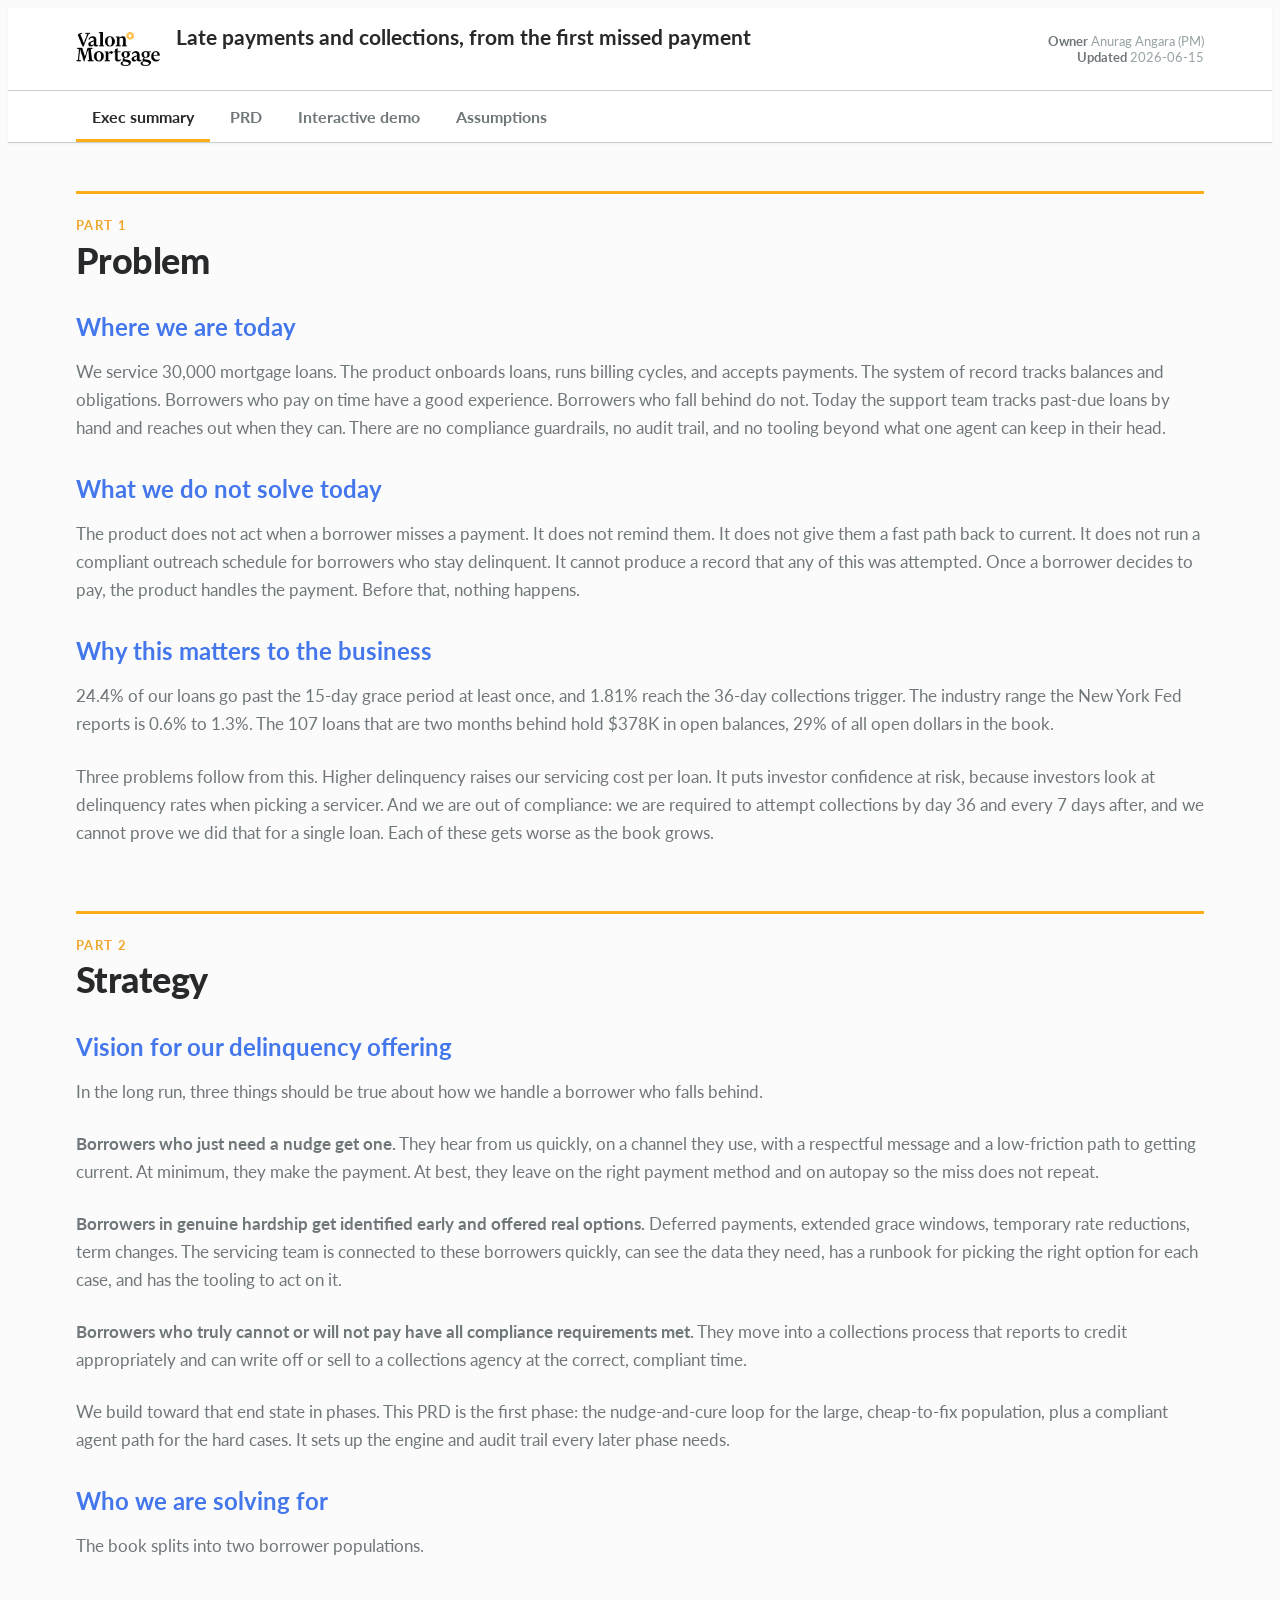
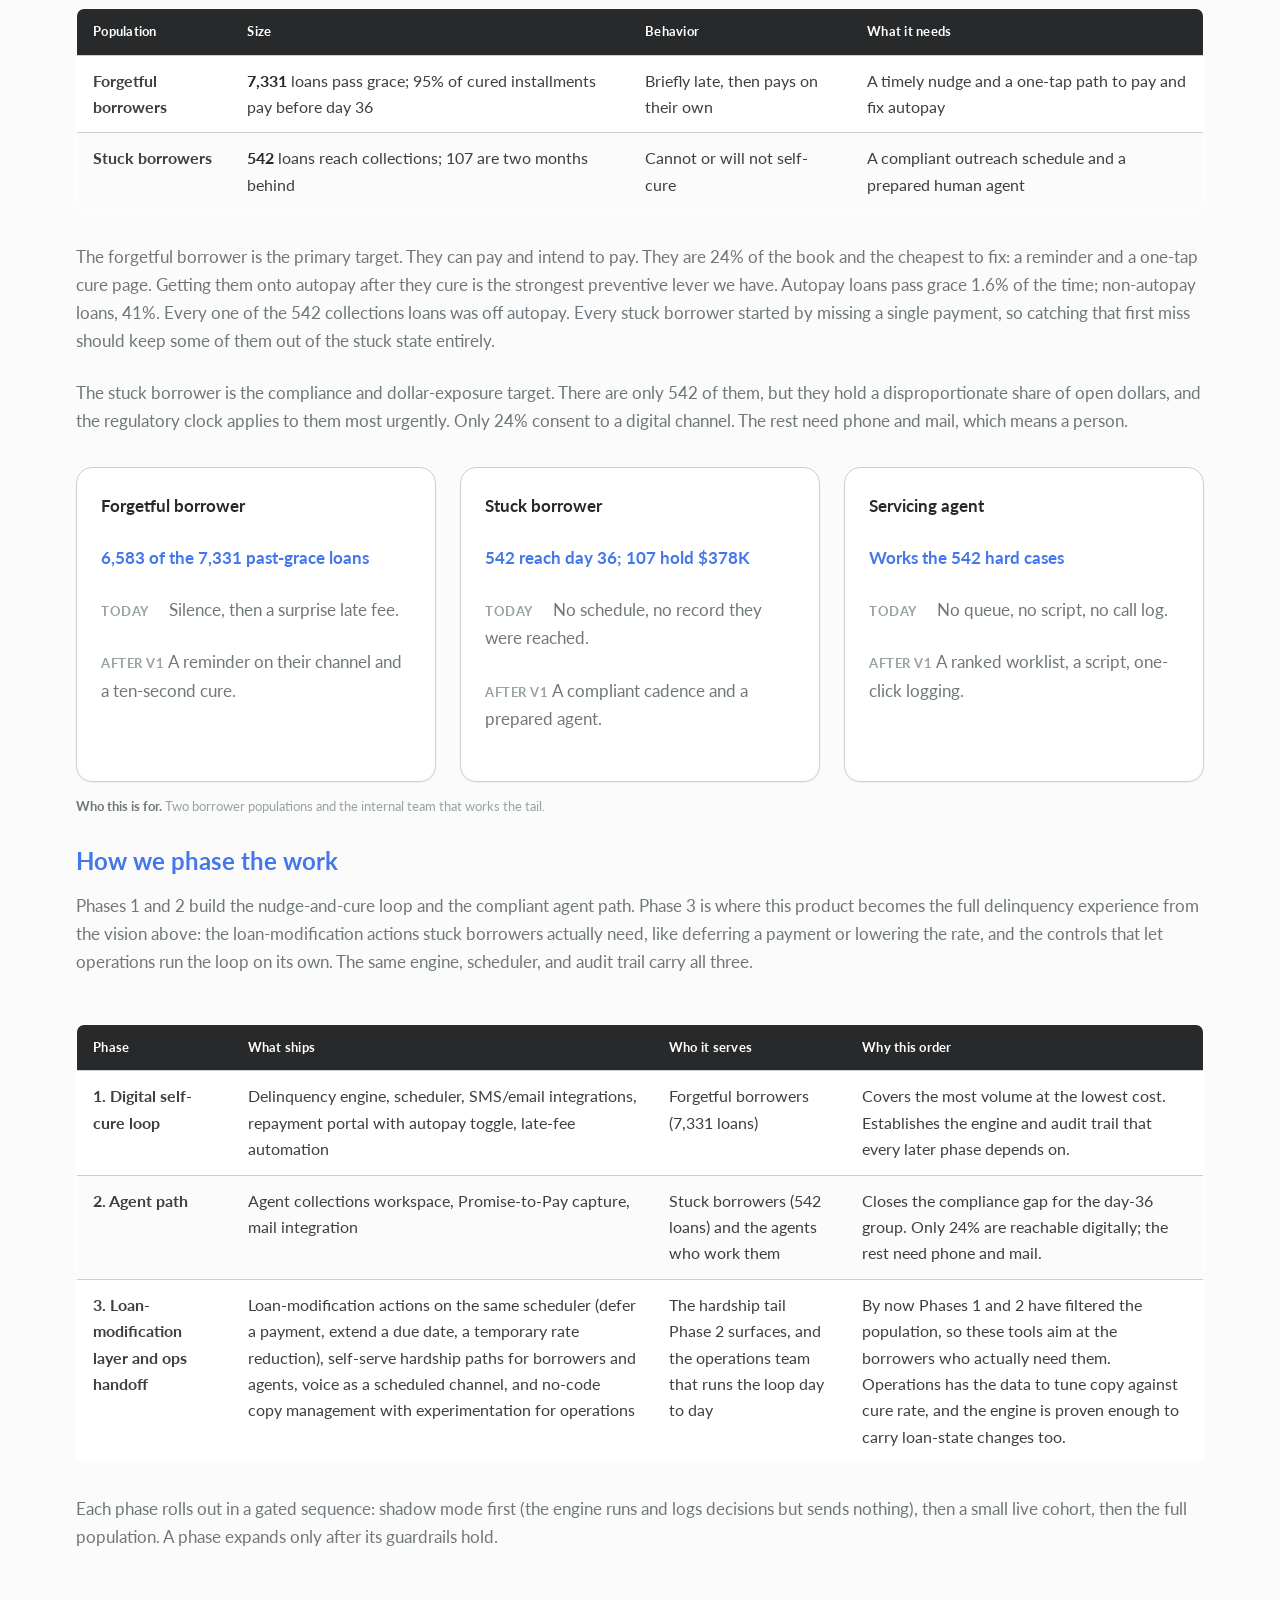
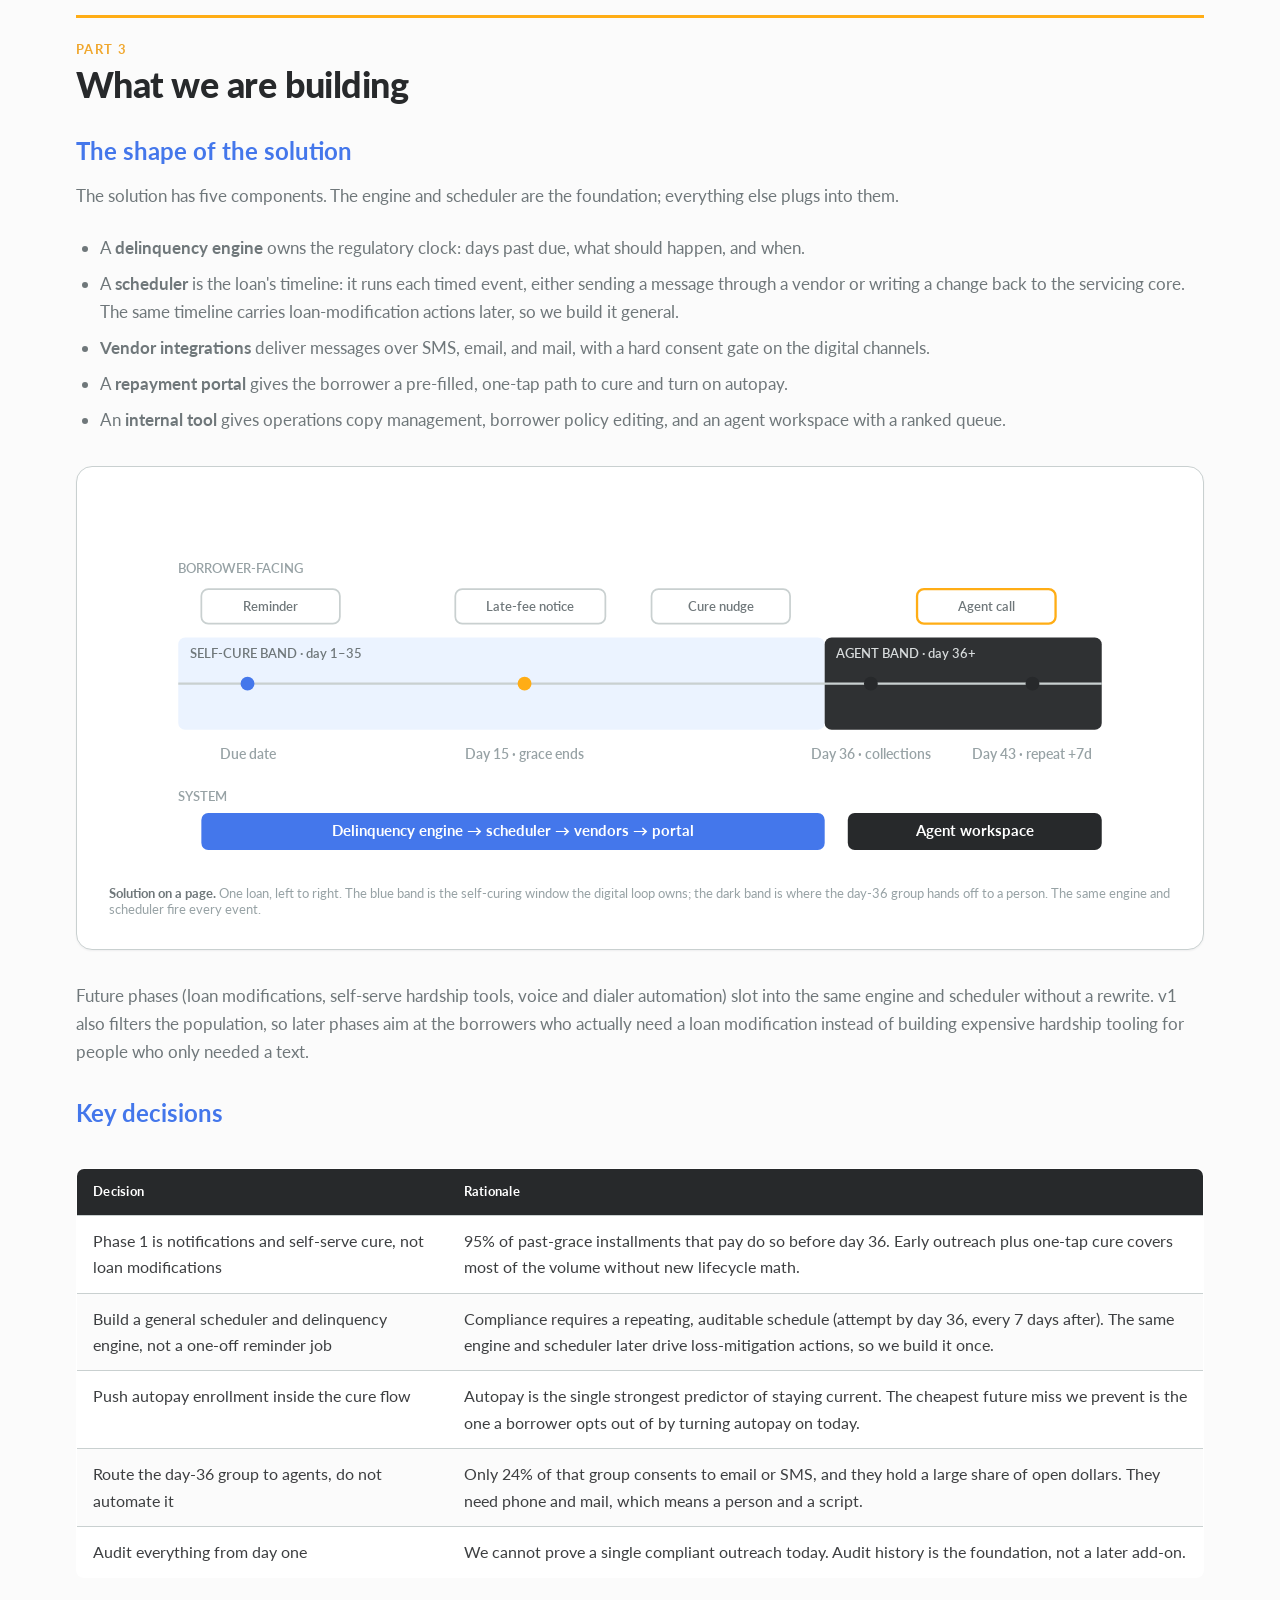
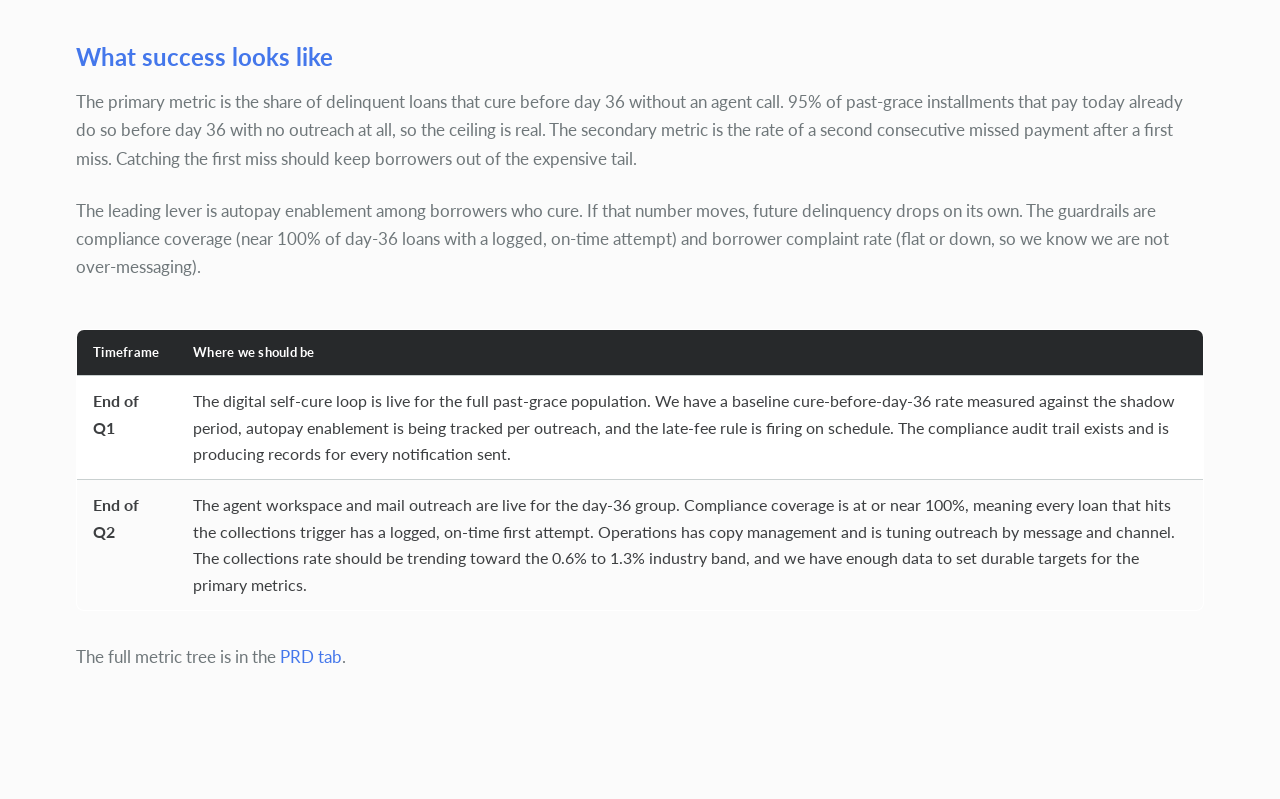
==== commit 84fbcaf2: "Remove 'Open questions to settle as we build' section" ====
--- a/index.html
+++ b/index.html
@@ -959,7 +959,7 @@
         </figure>
 
         <h3>How we phase the work</h3>
-        <p>Phases 1 and 2 build the nudge-and-cure loop and the compliant agent path. Phase 3 is where this product becomes the full delinquency experience from the vision above: the workout actions stuck borrowers actually need, and the controls that let operations run the loop on its own. The same engine, scheduler, and audit trail carry all three.</p>
+        <p>Phases 1 and 2 build the nudge-and-cure loop and the compliant agent path. Phase 3 is where this product becomes the full delinquency experience from the vision above: the loan-modification actions stuck borrowers actually need, like deferring a payment or lowering the rate, and the controls that let operations run the loop on its own. The same engine, scheduler, and audit trail carry all three.</p>
 
         <div class="table-wrap">
           <table>
@@ -967,7 +967,7 @@
             <tbody>
               <tr><td><b>1. Digital self-cure loop</b></td><td>Delinquency engine, scheduler, SMS/email integrations, repayment portal with autopay toggle, late-fee automation</td><td>Forgetful borrowers (7,331 loans)</td><td>Covers the most volume at the lowest cost. Establishes the engine and audit trail that every later phase depends on.</td></tr>
               <tr><td><b>2. Agent path</b></td><td>Agent collections workspace, Promise-to-Pay capture, mail integration</td><td>Stuck borrowers (542 loans) and the agents who work them</td><td>Closes the compliance gap for the day-36 group. Only 24% are reachable digitally; the rest need phone and mail.</td></tr>
-              <tr><td><b>3. Workout layer and ops handoff</b></td><td>Loan-modification actions on the same scheduler (defer a payment, extend a due date, a temporary rate reduction), self-serve hardship paths for borrowers and agents, voice as a scheduled channel, and no-code copy management with experimentation for operations</td><td>The hardship tail Phase 2 surfaces, and the operations team that runs the loop day to day</td><td>By now Phases 1 and 2 have filtered the population, so the workout tools aim at the borrowers who actually need them. Operations has the data to tune copy against cure rate, and the engine is proven enough to carry loan-state changes too.</td></tr>
+              <tr><td><b>3. Loan-modification layer and ops handoff</b></td><td>Loan-modification actions on the same scheduler (defer a payment, extend a due date, a temporary rate reduction), self-serve hardship paths for borrowers and agents, voice as a scheduled channel, and no-code copy management with experimentation for operations</td><td>The hardship tail Phase 2 surfaces, and the operations team that runs the loop day to day</td><td>By now Phases 1 and 2 have filtered the population, so these tools aim at the borrowers who actually need them. Operations has the data to tune copy against cure rate, and the engine is proven enough to carry loan-state changes too.</td></tr>
             </tbody>
           </table>
         </div>
@@ -1036,7 +1036,7 @@
           <figcaption class="figure__cap"><b>Solution on a page.</b> One loan, left to right. The blue band is the self-curing window the digital loop owns; the dark band is where the day-36 group hands off to a person. The same engine and scheduler fire every event.</figcaption>
         </figure>
 
-        <p>Future phases (loan modifications, self-serve hardship tools, voice and dialer automation) slot into the same engine and scheduler without a rewrite. v1 also filters the population, so later phases aim at the borrowers who actually need a workout instead of building expensive hardship tooling for people who only needed a text.</p>
+        <p>Future phases (loan modifications, self-serve hardship tools, voice and dialer automation) slot into the same engine and scheduler without a rewrite. v1 also filters the population, so later phases aim at the borrowers who actually need a loan modification instead of building expensive hardship tooling for people who only needed a text.</p>
 
         <h3>Key decisions</h3>
         <div class="table-wrap">
@@ -1115,13 +1115,13 @@
         <p>This phase builds the timely, compliant, low-friction nudge: catch the miss early and give the borrower a one-tap path to pay and to turn on autopay. We start here for three reasons.</p>
         <p><b>It helps every past-grace borrower, in three different ways.</b> A quarter of the book passes the 15-day grace at least once, and the borrowers who do split into three groups. Most pay back within a few weeks; a smaller group drags on past day 36; a small tail never pays at all. A reminder and a cure page is the same cheap tool for all three. For the first group, it heads off a late fee they would otherwise pay. For the second, it pulls them onto autopay so the next miss does not happen, which matters because off-autopay loans pass grace at 41% against 1.6% on. For the third, it is the start of the compliance trail the regulatory clock requires.</p>
         <p><b>It builds the foundation everything else needs.</b> The engine, scheduler, and audit trail are not throwaway pieces for a notification feature. Later phases will give operators more options for borrowers in genuine hardship, and the same scheduler that sends a payment reminder today is what later fires a due-date change and the confirmation message that goes with it. Building these now means later phases plug in instead of forcing a rewrite.</p>
-        <p><b>It clears the noise so the next problem is easier to see.</b> Once the borrowers who just needed a nudge have self-cured, the ones left are the ones who need a workout. That makes Phase 2 cheaper to design and run, because hardship tooling aims at borrowers who actually need it.</p>
+        <p><b>It clears the noise so the next problem is easier to see.</b> Once the borrowers who just needed a nudge have self-cured, the ones left are the ones in real hardship. That makes Phase 2 cheaper to design and run, because hardship tooling aims at borrowers who actually need it.</p>
 
         <h3>What we are not solving now, and how we get there</h3>
-        <p>The vision in Section 2 has three borrower outcomes: a nudge for the forgetful, real workout options for the genuinely stuck, and a compliant collections path for the ones who cannot or will not pay. This phase covers the first one and the regulatory floor of the third one. The middle outcome waits for Phase 2.</p>
+        <p>The vision in Section 2 has three borrower outcomes: a nudge for the forgetful, real relief options for the genuinely stuck, like deferring a payment or lowering the rate, and a compliant collections path for the ones who cannot or will not pay. This phase covers the first one and the regulatory floor of the third one. The middle outcome waits for Phase 2.</p>
         <p><b>The forgetful borrower is covered now.</b> A reminder, a one-tap cure, and an autopay prompt. That is the bulk of the volume and the cheapest fix per loan.</p>
-        <p><b>The stuck borrower is reached now, but not yet served.</b> The day-36 compliance attempt happens, an agent picks up the call, and the reason for delinquency is recorded. But this phase does not give that borrower a workout. Deferred payments, term changes, rate reductions, and the rest of loss mitigation are Phase 2. We need to talk to the borrower before we can design what to offer them, and we need to clear the forgetful group out of the queue so the work that remains is genuine hardship.</p>
-        <p><b>The unrecoverable borrower is out of scope.</b> Credit reporting, charge-off, and sale to a collections agency follow the workout phase, because they are the path for borrowers we have already tried to help and could not.</p>
+        <p><b>The stuck borrower is reached now, but not yet served.</b> The day-36 compliance attempt happens, an agent picks up the call, and the reason for delinquency is recorded. But this phase does not yet give that borrower a way to resolve the loan. Deferred payments, term changes, rate reductions, and the rest of loss mitigation are Phase 2. We need to talk to the borrower before we can design what to offer them, and we need to clear the forgetful group out of the queue so the work that remains is genuine hardship.</p>
+        <p><b>The unrecoverable borrower is out of scope.</b> Credit reporting, charge-off, and sale to a collections agency follow the loss-mitigation phase, because they are the path for borrowers we have already tried to help and could not.</p>
         <p>Two other things are deliberately left out: voice and dialer automation, because the day-36 group needs a person and voice can be added later as one more channel; and granular roles and permissions for operations, because the audit log tied to SSO identity is enough accountability for the team size we have today.</p>
 
         <h3>What we already do, so scope is clear</h3>
@@ -1220,7 +1220,7 @@
         <h3>The stuck borrower (secondary: route, do not solve)</h3>
         <p>The 542 loans that reach day 36 are small in count but heavy in dollars and compliance exposure. Inside them, 107 are two full months behind and hold $378K, 29% of all open dollars. Some face real hardship, some are unreachable, some are both. A reminder will not fix a borrower two months behind.</p>
         <p>Today there is no schedule that guarantees they are reached and no record that they were. The current process leans on an agent remembering to follow up, which does not survive scale and cannot be proven to a regulator. After this phase: a compliant outreach cadence that does not let them fall through a crack and, when reached, a prepared agent who states the amount, seeks a Promise-to-Pay, and records whether the hardship is temporary or permanent.</p>
-        <p><b>Value to the business.</b> They are the regulatory requirement and the dollar concentration. We must attempt collections by day 36 and every 7 days after, and prove it, which today we cannot do for a single loan. We capture what they need now so Phase 2 can serve the workout. We are not building the workout itself in this phase.</p>
+        <p><b>Value to the business.</b> They are the regulatory requirement and the dollar concentration. We must attempt collections by day 36 and every 7 days after, and prove it, which today we cannot do for a single loan. We capture what they need now so Phase 2 can offer them a loan modification. We are not building that modification itself in this phase.</p>
 
         <h3>The servicing agent (internal)</h3>
         <p>The agent is the person who works the stuck-borrower tail. Today they have no queue, no script, and no record of what was said. Compliance rests on individual memory, and the work does not scale past a handful of agents. After this phase they get a worklist ranked by days past due and balance, a script that walks the required disclosures and the Promise-to-Pay ask, and a one-click way to log the call and capture the reason for delinquency. They can also edit borrower policy (autopay, payment method) and seed a one-off communication. Each action is logged with who acted and an optional reason.</p>
@@ -1775,7 +1775,7 @@
               </div>
               <div class="flow-foot__cell">
                 <h5>Exit conditions</h5>
-                <p>Payment resolves and closes the case, or both installments go unpaid and the loan routes to the workout group for Phase 2.</p>
+                <p>Payment resolves and closes the case, or both installments go unpaid and the loan routes to the hardship group for Phase 2.</p>
               </div>
             </div>
           </div>
@@ -1799,10 +1799,10 @@
             </details>
 
             <details class="flow-req">
-              <summary><svg class="flow-req__chev" viewBox="0 0 16 16" aria-hidden="true"><path d="M5 3l6 5-6 5" fill="none" stroke="currentColor" stroke-width="2" stroke-linecap="round" stroke-linejoin="round"/></svg>Route a stuck loan to the workout path<span class="flow-req__owner">Internal tool + scheduler</span></summary>
+              <summary><svg class="flow-req__chev" viewBox="0 0 16 16" aria-hidden="true"><path d="M5 3l6 5-6 5" fill="none" stroke="currentColor" stroke-width="2" stroke-linecap="round" stroke-linejoin="round"/></svg>Route a stuck loan to the hardship path<span class="flow-req__owner">Internal tool + scheduler</span></summary>
               <div class="flow-req__body">
                 <ul>
-                  <li>A loan the agent marks as genuine hardship is tagged for the workout group, the 107 two-months-behind loans being the clearest case.</li>
+                  <li>A loan the agent marks as genuine hardship is tagged for the hardship group, the 107 two-months-behind loans being the clearest case.</li>
                   <li>In this phase the route is a clean handoff with the reason and history attached. The loss-mitigation actions themselves, deferral and term changes, are Phase 2.</li>
                   <li>The handoff preserves the full case record, so the next step starts from the same facts rather than a cold file.</li>
                 </ul>
@@ -1816,7 +1816,7 @@
               </div>
               <div class="flow-foot__cell">
                 <h5>Feeds the metric</h5>
-                <p>Cures, autopay enrollments at cure, and routes to workout are the events behind the success measures in the next section.</p>
+                <p>Cures, autopay enrollments at cure, and routes to the hardship group are the events behind the success measures in the next section.</p>
               </div>
             </div>
           </div>
@@ -2026,15 +2026,15 @@
 
         <!-- ============ WHERE THE ROLLOUT LEADS ============ -->
         <h3 id="future-phases">Where the rollout leads: Phase 3 and the full vision</h3>
-        <p>Phases 1 and 2 stop short of the Section 2 vision in one specific way: when a borrower cannot self-cure, we have a prepared agent and a compliant trail, but we do not yet have the workout actions the agent needs to actually resolve the case. Phase 3 closes that gap. By then Phases 1 and 2 have filtered out the borrowers who only needed a nudge, so the workout tools aim at the small, dollar-heavy tail that actually needs them. The same engine, scheduler, and audit trail carry every new action, so this is capability added on top, not a second system.</p>
+        <p>Phases 1 and 2 stop short of the Section 2 vision in one specific way: when a borrower cannot self-cure, we have a prepared agent and a compliant trail, but we do not yet have the loan-modification actions the agent needs to actually resolve the case. Phase 3 closes that gap. By then Phases 1 and 2 have filtered out the borrowers who only needed a nudge, so these tools aim at the small, dollar-heavy tail that actually needs them. The same engine, scheduler, and audit trail carry every new action, so this is capability added on top, not a second system.</p>
         <p>Phase 3 has four pieces, in rough order:</p>
         <ul>
-          <li><b>Loan modifications on the same scheduler.</b> The workout actions the agent path leads to: defer a payment, extend a due date, a temporary rate reduction, a term change. Each writes back to the servicing core through the same timeline that fires today's late-fee event, and each is bundled with the compliant communication that explains the new terms. A loan's state stays reproducible from its timeline.</li>
-          <li><b>Hardship identification and self-serve options.</b> With the noise filtered out, we can spot genuine hardship earlier and surface a subset of the workout actions to the borrower directly, with the agent path as the fallback for cases that need a conversation.</li>
+          <li><b>Loan modifications on the same scheduler.</b> The relief actions the agent path leads to: defer a payment, extend a due date, a temporary rate reduction, a term change. Each writes back to the servicing core through the same timeline that fires today's late-fee event, and each is bundled with the compliant communication that explains the new terms. A loan's state stays reproducible from its timeline.</li>
+          <li><b>Hardship identification and self-serve options.</b> With the noise filtered out, we can spot genuine hardship earlier and surface a subset of these actions to the borrower directly, with the agent path as the fallback for cases that need a conversation.</li>
           <li><b>Voice as a scheduled channel.</b> 76% of the stuck group has no digital channel, so phone is the only way to reach them at scale. Phase 3 makes outbound voice a scheduled, audited event through the integration layer, alongside SMS, email, and mail, so the cadence and the record stay uniform across channels.</li>
           <li><b>Operations runs the loop.</b> No-code copy management and an experimentation layer so operations can tune outreach by message and channel against cure rate without an engineering ticket. Granular roles and permissions land here too, once the action surface is wide enough to justify them.</li>
         </ul>
-        <p>At the end of Phase 3, the three borrower outcomes from the Section 2 vision are all served by one product: a nudge for the borrower who just needs reminding, a real workout for the borrower in hardship, and a compliant collections process for the borrower who will not pay. Operations owns the metric and the copy, engineering maintains the engine, and every action is on the same audited timeline.</p>
+        <p>At the end of Phase 3, the three borrower outcomes from the Section 2 vision are all served by one product: a nudge for the borrower who just needs reminding, real relief for the borrower in hardship, and a compliant collections process for the borrower who will not pay. Operations owns the metric and the copy, engineering maintains the engine, and every action is on the same audited timeline.</p>
 
         <hr>
 
@@ -2045,19 +2045,10 @@
         <p>This document asks for alignment on four things, so we can start building the first phase.</p>
         <ol style="padding-left:var(--space-6)">
           <li><b>The problem.</b> Our delinquency rate runs above industry norms and gets more expensive as the book grows, we have no first-class experience for borrowers who fall behind, and we cannot prove a single compliant collections attempt today. Offering borrowers the option to pay has not closed the gap, and it will not.</li>
-          <li><b>Who we solve for, and why this first.</b> The forgetful borrower, who can pay and just needs a timely, low-friction nudge. They are the largest, cheapest win, and serving them clears the noise so we can see who genuinely needs a workout.</li>
+          <li><b>Who we solve for, and why this first.</b> The forgetful borrower, who can pay and just needs a timely, low-friction nudge. They are the largest, cheapest win, and serving them clears the noise so we can see who genuinely needs a loan modification.</li>
           <li><b>The shape of the solution.</b> A delinquency engine and scheduler with full audit history, digital outreach with a consent gate, a one-tap cure-and-autopay portal, and an agent workspace for the day-36 tail.</li>
           <li><b>The key decisions and the long-term vision.</b> Build a general engine rather than a reminder job, push autopay at the cure moment, route the hard cases to people, and audit everything from day one, all chosen so the later phases of the delinquency experience plug into the same foundation.</li>
         </ol>
-
-        <h3>Open questions to settle as we build</h3>
-        <p>A few decisions are deliberately left open here, because they are better made with the team and with early data.</p>
-        <ul>
-          <li>What is the right first-touch timing inside the grace window? The data shows two thirds of late payers cure within 15 days, so a gentle pre-grace reminder may lift cure rate, but it risks over-messaging. Test it.</li>
-          <li>Do we apply the late fee silently or pair it with the notice? Pairing is more transparent and likely better for trust, and it is the default assumption here.</li>
-          <li>What is the Promise-to-Pay policy when a borrower commits but misses the commitment? The engine needs a defined resume behavior, which is a compliance and operations decision.</li>
-          <li>How hard do we push autopay for borrowers who repeatedly opt out? There is a respect-versus-effectiveness line here worth setting deliberately.</li>
-        </ul>
 
         <hr>
 
